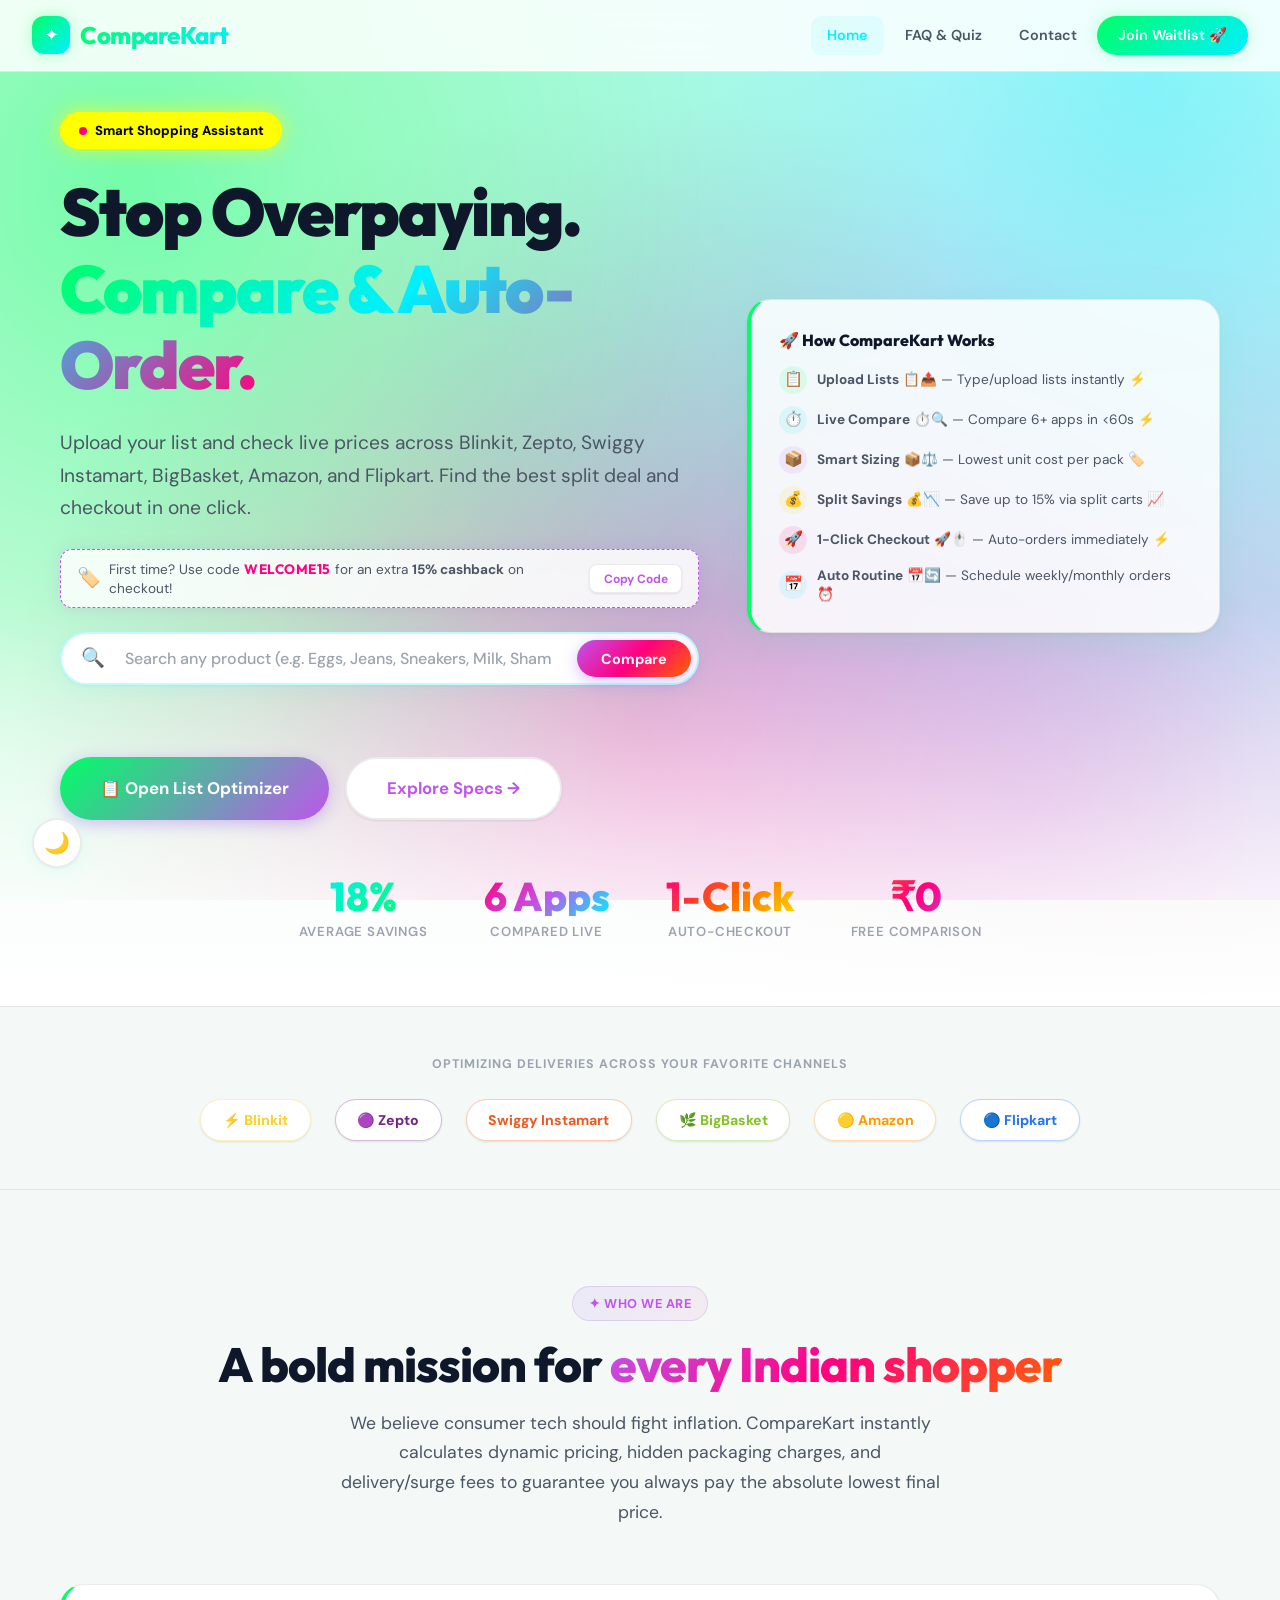
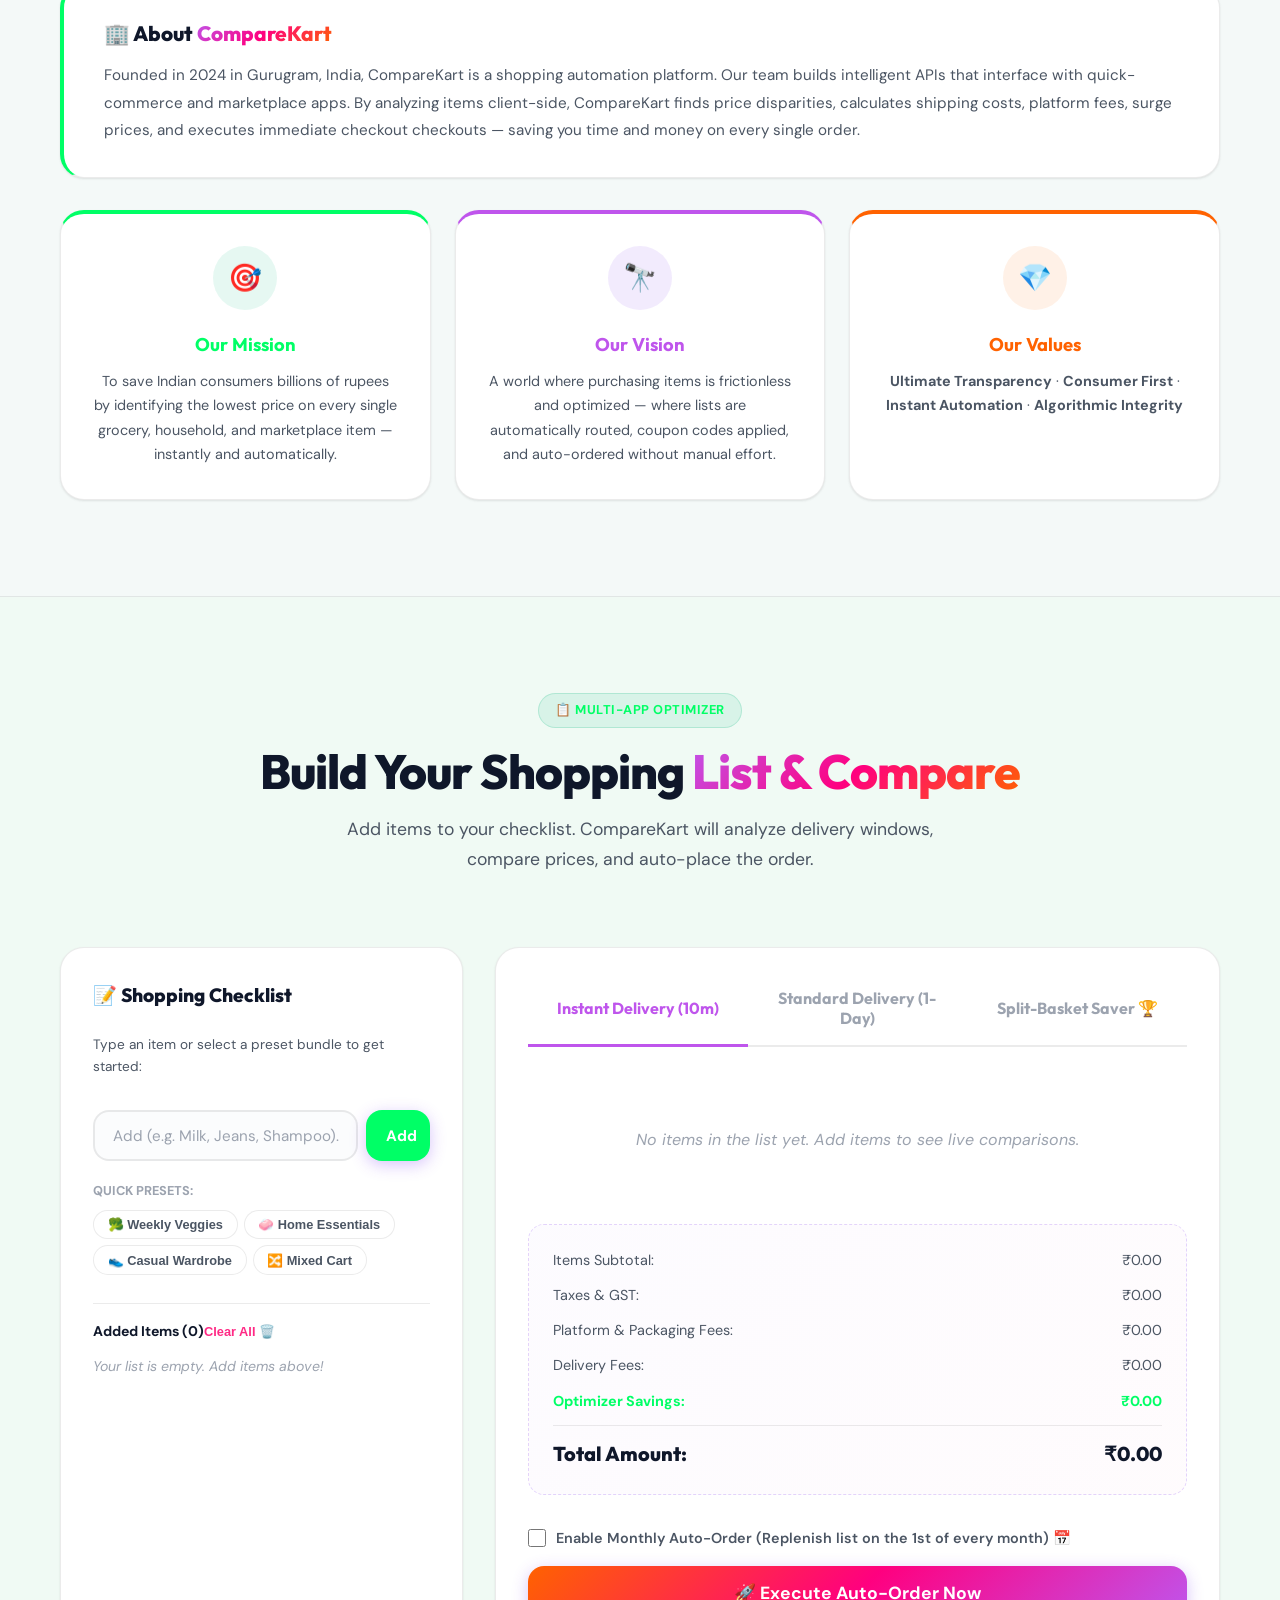
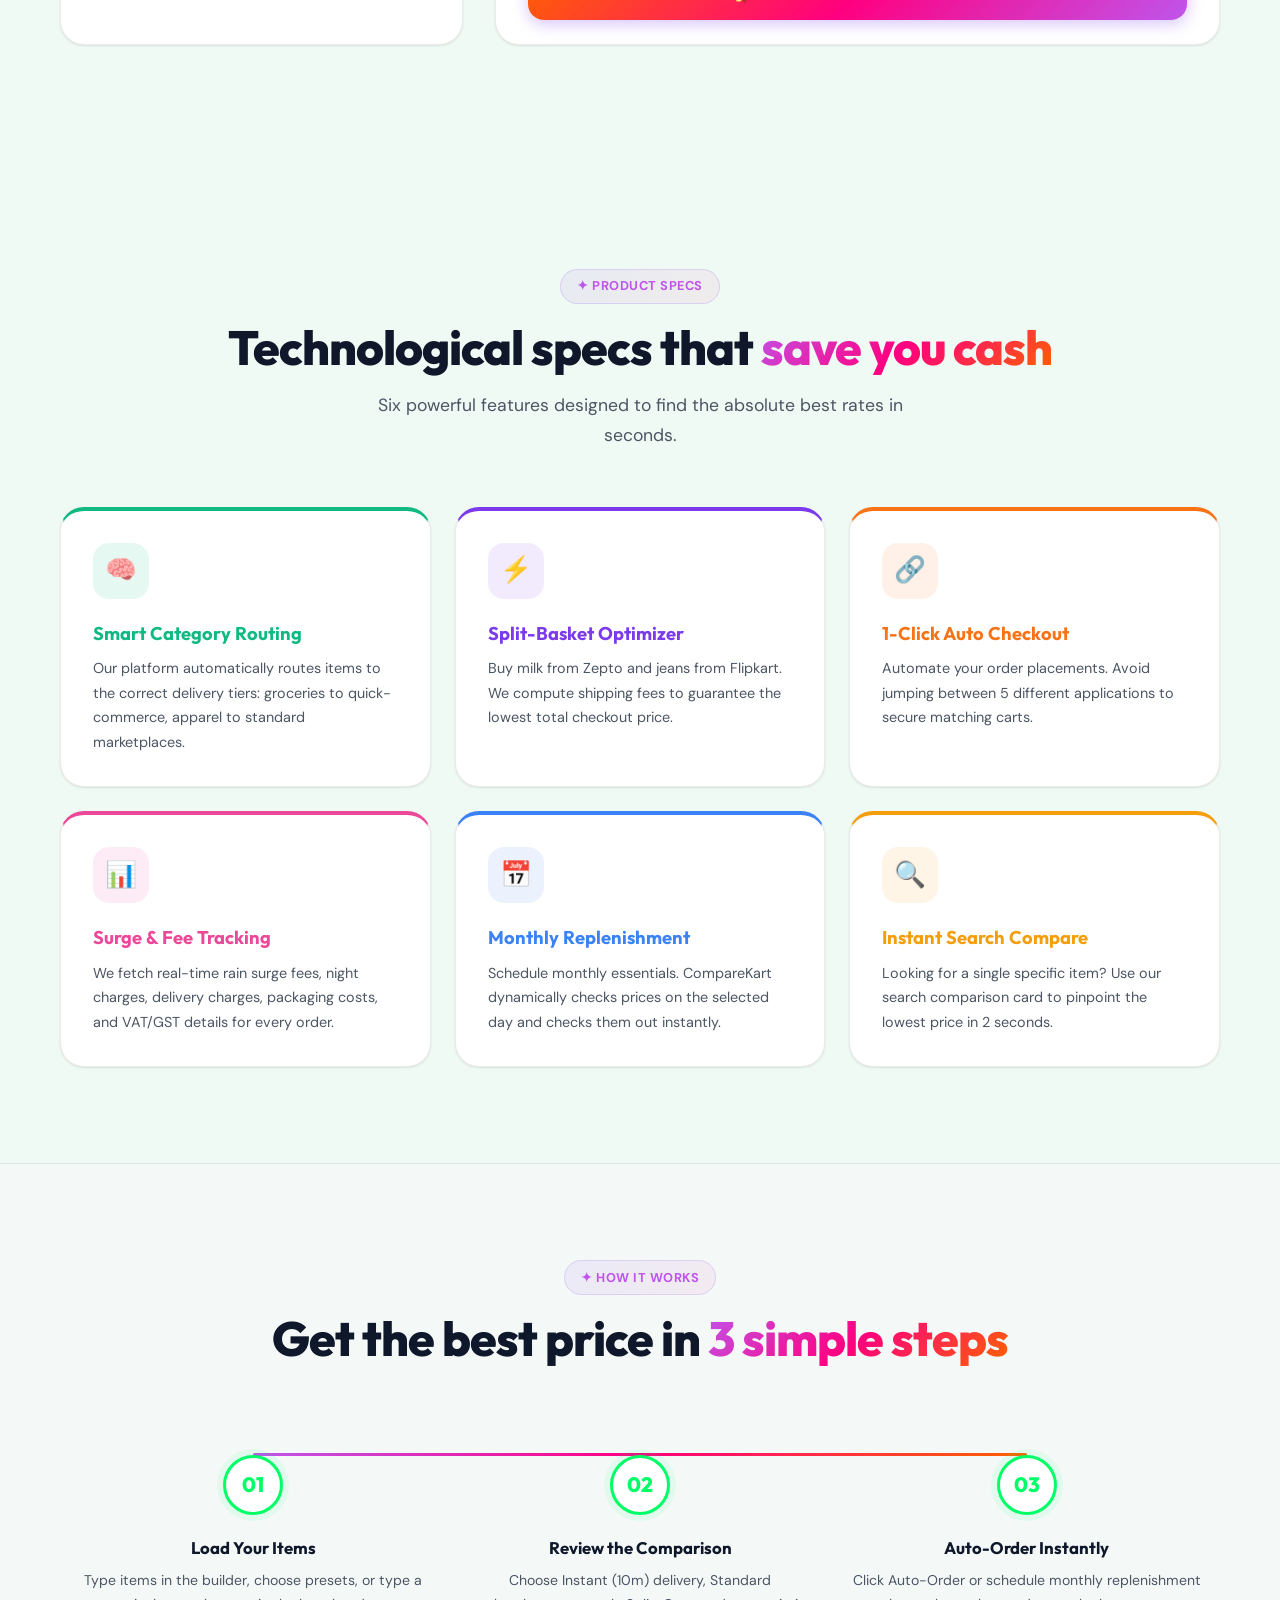
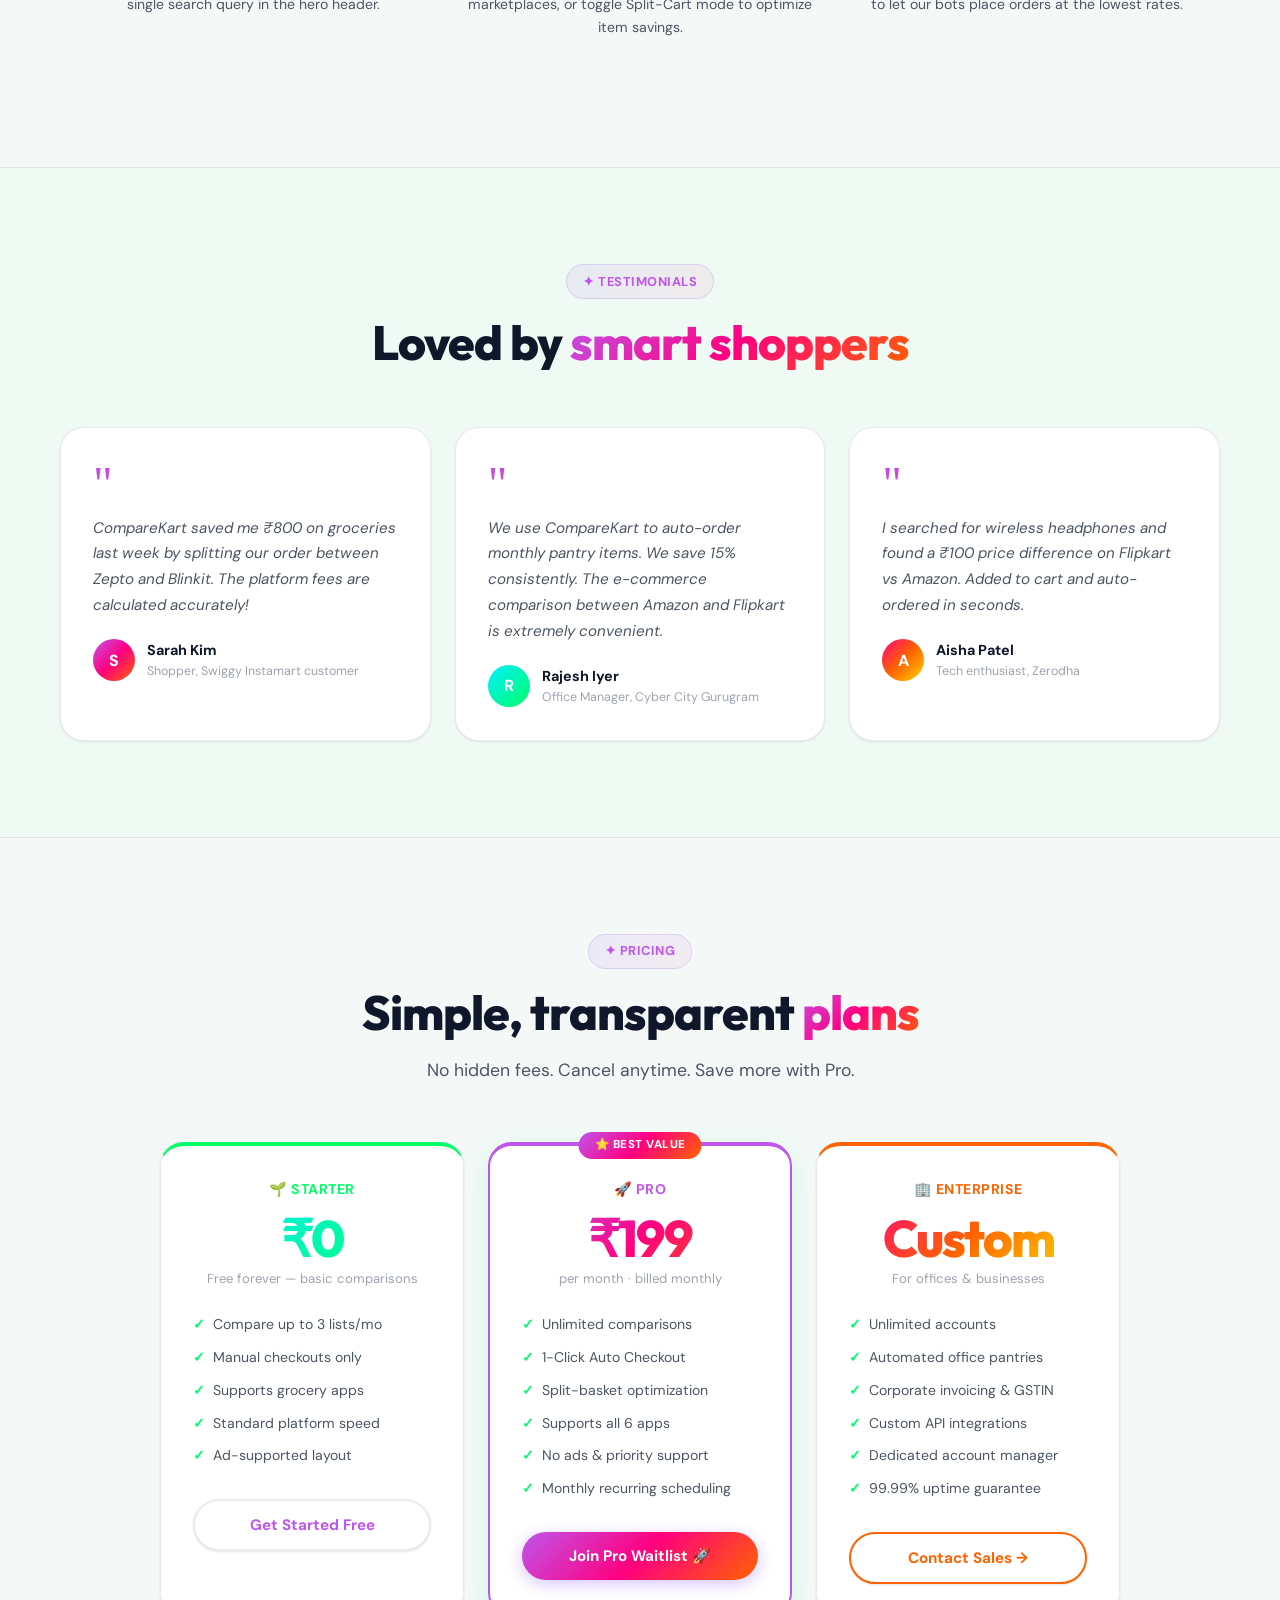
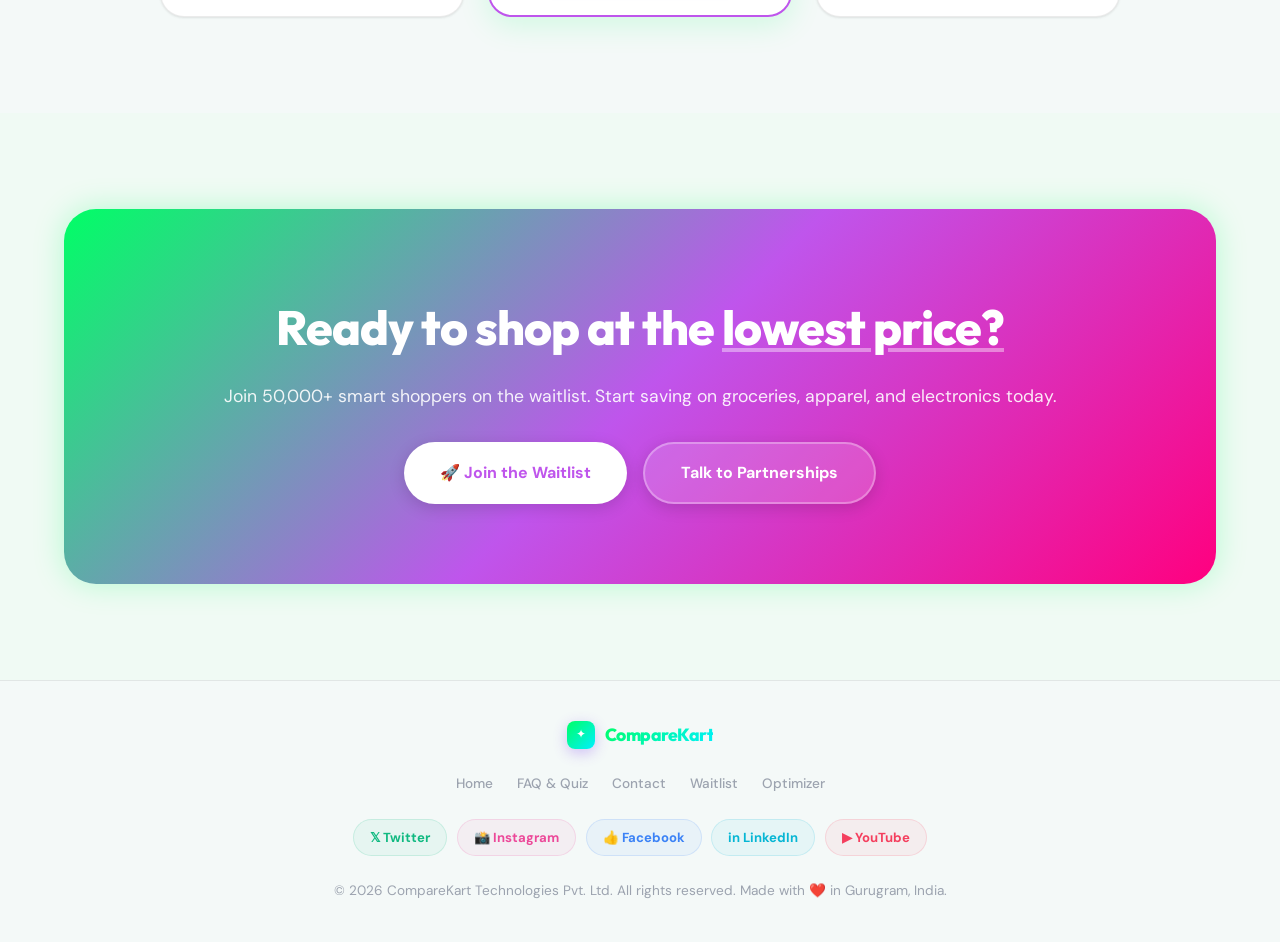
==== index.html @ d41a997f "style: enrich benefits box with multiple emojis and reduce descriptions to maximum brevity" ====
<!DOCTYPE html>
<html lang="en">
<head>
  <meta charset="UTF-8" />
  <meta name="viewport" content="width=device-width, initial-scale=1.0" />
  <title>CompareKart — Smart Price Optimizer & Auto-Orderer</title>
  <meta name="description" content="CompareKart compares prices, taxes, and shipping charges across Blinkit, Zepto, Swiggy Instamart, BigBasket, Amazon, and Flipkart, auto-ordering your items at the best rate." />
  <link rel="preconnect" href="https://fonts.googleapis.com" />
  <link href="https://fonts.googleapis.com/css2?family=Outfit:wght@300;400;500;600;700;800;900&family=DM+Sans:wght@400;500;600;700&display=swap" rel="stylesheet" />
  <link rel="stylesheet" href="styles.css" />
  <style>
    .hero {
      min-height: 100vh;
      display: flex;
      flex-direction: column;
      align-items: center;
      justify-content: center;
      position: relative;
      overflow: hidden;
      text-align: center;
      padding: 7rem 2rem 4rem;
      background: transparent;
    }
    .hero-bg {
      position: absolute;
      inset: 0;
      background: radial-gradient(circle at 12% 20%, rgba(0, 255, 102, 0.12) 0%, transparent 40%),
                  radial-gradient(circle at 88% 80%, rgba(255, 0, 127, 0.08) 0%, transparent 40%),
                  radial-gradient(circle at 50% 55%, rgba(0, 240, 255, 0.06) 0%, transparent 50%);
      opacity: 1;
    }
    .hero-overlay {
      position: absolute;
      inset: 0;
      background: linear-gradient(to bottom, transparent 60%, var(--bg-primary) 100%);
    }
    .hero-grid {
      display: grid;
      grid-template-columns: 1.15fr 0.85fr;
      gap: 3rem;
      max-width: 1160px;
      margin: 0 auto;
      text-align: left;
      align-items: center;
      position: relative;
      z-index: 2;
      width: 100%;
    }

    .hero-left {
      display: flex;
      flex-direction: column;
      align-items: flex-start;
    }

    .hero-benefits-box {
      background: var(--bg-glass);
      backdrop-filter: blur(10px);
      -webkit-backdrop-filter: blur(10px);
      border: 1.5px solid var(--border-color);
      border-left: 4.5px solid var(--green);
      border-radius: var(--radius-lg);
      padding: 1.75rem;
      box-shadow: var(--shadow-lg);
      animation: fadeUp 0.8s 0.2s ease both;
      width: 100%;
    }

    .hero-eyebrow {
      display: inline-flex; align-items: center; gap: 8px;
      padding: 0.45rem 1.1rem;
      background: #ffff00;
      border: 1.5px solid #ffff00;
      border-radius: 100px;
      font-size: 0.82rem; font-weight: 800; color: #000000;
      box-shadow: 0 0 20px rgba(255, 255, 0, 0.7);
      margin-bottom: 1.5rem;
    }
    .live-dot { width: 8px; height: 8px; border-radius: 50%; background: #ff007f; animation: pulseGlowPink 2s ease infinite; }
    @keyframes pulseGlowPink {
      0%, 100% { box-shadow: 0 0 0 0 rgba(255, 0, 127, 0.8); }
      50%       { box-shadow: 0 0 0 8px rgba(255, 0, 127, 0); }
    }

    .hero-title {
      font-family: 'Outfit', sans-serif;
      font-size: clamp(2.8rem, 5.2vw, 4.2rem);
      font-weight: 900; line-height: 1.15; letter-spacing: -2px;
      margin-bottom: 1.5rem;
      animation: fadeUp 0.7s 0.1s ease both;
      color: var(--text-primary);
      text-align: left;
    }
    .hero-title .highlight {
      background: linear-gradient(135deg, #00ff66, #00f0ff, #ff007f);
      -webkit-background-clip: text; -webkit-text-fill-color: transparent; background-clip: text;
    }

    .hero-subtitle {
      font-size: clamp(1.05rem, 2vw, 1.2rem);
      color: var(--text-secondary);
      max-width: 620px; margin: 0 auto 2rem; line-height: 1.7;
      animation: fadeUp 0.7s 0.2s ease both;
    }

    /* Single-item search widget inside Hero */
    .hero-search-container {
      max-width: 580px; margin: 0 auto 3rem;
      animation: fadeUp 0.7s 0.3s ease both;
      position: relative; z-index: 10;
    }
    .hero-search-bar {
      display: flex; gap: 8px; background: #ffffff; padding: 6px;
      border-radius: 100px; border: 2.5px solid rgba(0, 240, 255, 0.25);
      box-shadow: var(--shadow-md); transition: all var(--transition-fast);
      align-items: center;
    }
    .hero-search-bar:focus-within {
      border-color: var(--cyan);
      box-shadow: 0 0 20px rgba(0, 240, 255, 0.45);
    }
    .hero-search-input {
      flex: 1; border: none; outline: none; background: transparent;
      padding: 0.5rem 1rem 0.5rem 0.75rem; font-family: 'DM Sans', sans-serif;
      font-size: 1rem; font-weight: 500; color: var(--text-primary);
    }
    .hero-search-input::placeholder { color: var(--text-muted); }

    .hero-stats {
      margin-top: 3.5rem; display: flex; justify-content: center; gap: 3.5rem;
      flex-wrap: wrap; animation: fadeUp 0.7s 0.4s ease both; position: relative; z-index: 2;
    }
    .hero-stat { text-align: center; }
    .stat-number {
      font-family: 'Outfit', sans-serif; font-size: 2.5rem; font-weight: 800; line-height: 1;
    }
    .stat-label { font-size: 0.82rem; color: var(--text-muted); margin-top: 0.3rem; text-transform: uppercase; letter-spacing: 0.8px; font-weight: 600; }

    /* Floating badges */
    .float-badge {
      position: absolute; z-index: 1;
      padding: 0.6rem 1rem; border-radius: var(--radius-lg);
      background: var(--bg-card); border: 1.5px solid var(--border-color);
      box-shadow: var(--shadow-md); font-size: 0.82rem; font-weight: 600;
      display: flex; align-items: center; gap: 8px; color: var(--text-primary);
      transition: all var(--transition-fast);
    }
    .float-1 { top: 12%; left: 4%; animation: float 6s ease-in-out infinite; }
    .float-2 { top: 35%; right: 4%; animation: float 7s 1s ease-in-out infinite; }
    .float-3 { bottom: 28%; left: 6%; animation: float 5.5s 0.5s ease-in-out infinite; }

    /* Logos */
    .logos-strip {
      padding: 3rem 2rem; text-align: center;
      background: var(--bg-secondary); border-top: 1px solid var(--border-color); border-bottom: 1px solid var(--border-color);
    }
    .logos-label { font-size: 0.78rem; text-transform: uppercase; letter-spacing: 1px; color: var(--text-muted); margin-bottom: 1.5rem; font-weight: 700; }
    .logos-row { display: flex; align-items: center; justify-content: center; gap: 1.5rem; flex-wrap: wrap; }
    .logo-pill {
      padding: 0.55rem 1.35rem; background: #ffffff; border: 1px solid var(--border-color);
      border-radius: 100px; font-size: 0.88rem; font-weight: 800;
      transition: all var(--transition-fast); box-shadow: var(--shadow-sm);
    }
    .logo-pill:hover { transform: translateY(-2px); box-shadow: var(--shadow-md); }

    /* Feature cards */
    .feature-icon {
      width: 56px; height: 56px; border-radius: 16px;
      display: flex; align-items: center; justify-content: center;
      font-size: 1.6rem; margin-bottom: 1.25rem;
    }
    .feature-title { font-family: 'Outfit', sans-serif; font-size: 1.15rem; font-weight: 700; margin-bottom: 0.5rem; }
    .feature-desc { font-size: 0.9rem; color: var(--text-secondary); line-height: 1.7; }

    /* Steps */
    .steps-container { display: flex; gap: 0; position: relative; }
    .steps-container::before {
      content: ''; position: absolute; top: 30px;
      left: calc(33.33% / 2); right: calc(33.33% / 2);
      height: 3px; background: var(--gradient-main); border-radius: 3px; z-index: 0;
    }
    .step { flex: 1; text-align: center; padding: 2rem 1rem; position: relative; z-index: 1; }
    .step-num {
      width: 60px; height: 60px; border-radius: 50%; background: #ffffff;
      border: 3px solid var(--green); display: flex; align-items: center; justify-content: center;
      font-family: 'Outfit', sans-serif; font-size: 1.3rem; font-weight: 800;
      color: var(--green); margin: 0 auto 1.25rem;
      box-shadow: 0 0 0 6px rgba(0,255,102,0.08);
      transition: all var(--transition-smooth);
    }
    .step:hover .step-num { background: var(--gradient-main); color: #fff; border-color: transparent; box-shadow: 0 4px 20px rgba(124,58,237,0.3); }
    .step-title { font-family: 'Outfit', sans-serif; font-size: 1.05rem; font-weight: 700; margin-bottom: 0.5rem; }
    .step-desc { font-size: 0.88rem; color: var(--text-secondary); line-height: 1.65; }

    /* Testimonials */
    .quote-mark { font-size: 3rem; line-height: 1; background: var(--gradient-main); -webkit-background-clip: text; -webkit-text-fill-color: transparent; background-clip: text; font-family: Georgia, serif; margin-bottom: 0.5rem; display: block; }
    .testimonial-text { font-size: 0.95rem; color: var(--text-secondary); line-height: 1.7; font-style: italic; margin-bottom: 1.25rem; }
    .testimonial-author { display: flex; align-items: center; gap: 0.75rem; }
    .author-avatar { width: 42px; height: 42px; border-radius: 50%; display: flex; align-items: center; justify-content: center; font-size: 1rem; font-weight: 800; color: #fff; }
    .author-info .name { font-size: 0.9rem; font-weight: 700; }
    .author-info .role { font-size: 0.78rem; color: var(--text-muted); }

    /* CTA */
    .cta-section {
      margin: 0 2rem; border-radius: var(--radius-xl);
      background: var(--gradient-main); padding: 5rem 3rem;
      text-align: center; position: relative; overflow: hidden;
    }
    .cta-section * { color: #fff; }
    .cta-title { font-family: 'Outfit', sans-serif; font-size: clamp(2rem, 4vw, 3rem); font-weight: 800; letter-spacing: -1px; margin-bottom: 1rem; }
    .cta-sub { font-size: 1.1rem; opacity: 0.9; margin-bottom: 2rem; }
    .cta-actions { display: flex; gap: 1rem; justify-content: center; flex-wrap: wrap; }
    .cta-btn-white { background: #fff; color: var(--purple) !important; border-radius: var(--radius-pill); padding: 1rem 2.25rem; font-weight: 700; font-size: 1rem; border: none; cursor: pointer; text-decoration: none; display: inline-flex; align-items: center; gap: 8px; box-shadow: 0 4px 16px rgba(0,0,0,0.15); transition: transform var(--transition-bounce); font-family: 'DM Sans', sans-serif; }
    .cta-btn-white:hover { transform: translateY(-3px) scale(1.02); }

    /* Pricing */
    .pricing-card { text-align: center; position: relative; }
    .pricing-card.popular { border: 2px solid var(--purple); box-shadow: var(--shadow-color); }
    .popular-badge { position: absolute; top: -14px; left: 50%; transform: translateX(-50%); padding: 0.25rem 1rem; background: var(--gradient-main); border-radius: 100px; font-size: 0.72rem; font-weight: 800; color: #fff; letter-spacing: 0.5px; text-transform: uppercase; white-space: nowrap; }
    .pricing-name { font-weight: 700; font-size: 0.88rem; color: var(--text-muted); text-transform: uppercase; letter-spacing: 0.5px; margin-bottom: 0.75rem; }
    .pricing-price { font-family: 'Outfit', sans-serif; font-size: 3.2rem; font-weight: 800; letter-spacing: -2px; line-height: 1; margin-bottom: 0.25rem; }
    .pricing-period { font-size: 0.82rem; color: var(--text-muted); margin-bottom: 1.5rem; }
    .pricing-features { list-style: none; text-align: left; margin-bottom: 2rem; display: flex; flex-direction: column; gap: 0.65rem; }
    .pricing-features li { font-size: 0.88rem; color: var(--text-secondary); display: flex; gap: 0.5rem; align-items: flex-start; }
    .pricing-features li::before { content: '✓'; color: var(--green); font-weight: 800; flex-shrink: 0; }

    /* Mission cards */
    .mission-icon {
      width: 64px; height: 64px; border-radius: 50%; display: flex;
      align-items: center; justify-content: center; font-size: 1.7rem;
      margin: 0 auto 1.25rem;
    }

    @media (max-width: 1350px) {
      .float-badge { display: none; }
    }

    @media (max-width: 960px) {
      .hero-grid {
        grid-template-columns: 1fr;
        gap: 2.5rem;
        text-align: center;
        padding-top: 0;
      }
      .hero-left {
        align-items: center;
      }
      .hero-title, .hero-subtitle {
        text-align: center;
        margin-left: auto;
        margin-right: auto;
      }
      .hero-eyebrow {
        margin-left: auto;
        margin-right: auto;
      }
    }

    @media (max-width: 640px) {
      .steps-container { flex-direction: column; }
      .steps-container::before { display: none; }
    }
    .benefits-grid {
      display: grid;
      grid-template-columns: 1fr;
      gap: 0.75rem;
    }
    @media (min-width: 600px) and (max-width: 960px) {
      .benefits-grid {
        grid-template-columns: repeat(2, 1fr);
        gap: 0.75rem 1.5rem;
      }
    }
  </style>
</head>
<body>
<script>
  if (localStorage.getItem('theme') === 'dark') {
    document.body.classList.add('dark-mode');
  }
</script>

<!-- NAVBAR -->
<nav class="navbar" id="navbar">
  <a href="index.html" class="nav-logo">
    <div class="nav-logo-icon" style="background:linear-gradient(135deg, #00ff66, #00f0ff);box-shadow:0 0 15px rgba(0,255,102,0.3)">✦</div>
    <span class="nav-logo-text" style="background:linear-gradient(135deg, #00ff66, #00f0ff);-webkit-background-clip:text;background-clip:text;">CompareKart</span>
  </a>
  <ul class="nav-links" id="navLinks">
    <li><a href="index.html" class="active">Home</a></li>
    <li><a href="faq-quiz.html">FAQ & Quiz</a></li>
    <li><a href="contact.html">Contact</a></li>
    <li><a href="waitlist.html" class="nav-cta" style="background:linear-gradient(135deg, #00ff66, #00f0ff) !important;box-shadow:0 0 15px rgba(0,255,102,0.25);">Join Waitlist 🚀</a></li>
  </ul>
  <div class="hamburger" onclick="document.getElementById('navLinks').classList.toggle('open')" aria-label="Toggle navigation">
    <span></span><span></span><span></span>
  </div>
</nav>

<!-- HERO -->
<section class="hero">
  <div class="hero-bg"></div>
  <div class="hero-overlay"></div>

  <div class="float-badge float-1" aria-hidden="true" style="border-color:rgba(117,37,134,0.3)">🟣 Zepto: ₹140 <span style="color:var(--text-muted);font-weight:400">vs</span> Blinkit: ₹160</div>
  <div class="float-badge float-2" aria-hidden="true" style="border-color:rgba(40,116,240,0.3)">🔵 Flipkart: ₹1,999 <span style="color:var(--text-muted);font-weight:400">vs</span> Amazon: ₹2,099</div>
  <div class="float-badge float-3" aria-hidden="true" style="border-color:rgba(16,185,129,0.3)">🌱 Saved ₹534 on this list</div>

  <!-- Hero Grid Wrapper -->
  <div class="hero-grid">
    <!-- Left Column: Title, Subtitle, Search Widget -->
    <div class="hero-left">
      <div class="hero-eyebrow" style="margin-bottom:1.5rem;"><span class="live-dot"></span> Smart Shopping Assistant</div>
      <h1 class="hero-title">
        Stop Overpaying.<br/><span class="highlight">Compare & Auto-Order.</span>
      </h1>
      <p class="hero-subtitle" style="margin: 0 0 1.5rem 0;">
        Upload your list and check live prices across Blinkit, Zepto, Swiggy Instamart, BigBasket, Amazon, and Flipkart. Find the best split deal and checkout in one click.
      </p>

      <!-- Coupon Badge for First-Time Users -->
      <div class="promo-coupon-badge" style="display:flex; align-items:center; justify-content:space-between; gap:12px; flex-wrap:wrap; background:var(--bg-glass); backdrop-filter:blur(8px); -webkit-backdrop-filter:blur(8px); border:1.5px dashed var(--purple); border-radius:12px; padding:0.6rem 1rem; margin-bottom:1.5rem; width:100%; box-shadow:0 0 15px rgba(191,85,236,0.15); animation:fadeUp 0.8s 0.25s ease both;">
        <div style="display:flex; align-items:center; gap:8px; flex:1; min-width:200px;">
          <span style="font-size:1.2rem; flex-shrink:0;">🏷️</span>
          <span style="font-size:0.85rem; color:var(--text-secondary); line-height:1.4; text-align:left;">
            First time? Use code <strong style="color:var(--pink); font-family:'Outfit',sans-serif; letter-spacing:0.5px;">WELCOME15</strong> for an extra <strong>15% cashback</strong> on checkout!
          </span>
        </div>
        <button onclick="copyCouponCode('WELCOME15', this)" class="btn btn-secondary" style="padding:0.35rem 0.85rem; font-size:0.75rem; border-radius:8px; border:1px solid var(--border-color); white-space:nowrap; background:#fff; font-weight:700; transition:all 0.2s ease; cursor:pointer; font-family:'DM Sans', sans-serif;">Copy Code</button>
      </div>

      <!-- Interactive Search Widget -->
      <div class="hero-search-container" style="margin-left:0;max-width:100%;width:100%;">
        <div class="hero-search-bar">
          <span style="font-size:1.2rem;margin-left:0.8rem;">🔍</span>
          <input type="text" id="quickSearchInput" class="hero-search-input" placeholder="Search any product (e.g. Eggs, Jeans, Sneakers, Milk, Shampoo)..." />
          <button class="btn btn-primary" onclick="triggerQuickSearch()" style="padding: 0.6rem 1.5rem;font-size:0.9rem;border-radius:100px;">Compare</button>
        </div>

        <!-- Quick Search Results Box -->
        <div id="quickSearchResults" class="search-widget-results" style="display:none;text-align:left;">
          <div class="search-widget-header">
            <span id="searchResultTitle">Matched Item</span>
            <span class="brand-pill" id="searchResultCategory" style="font-size:0.7rem;">Grocery</span>
          </div>
          <div style="padding:1rem;background:var(--bg-card);display:flex;flex-direction:column;gap:0.75rem;" id="searchResultPrices">
            <!-- Dynamically filled -->
          </div>
          <div style="padding:0.75rem 1rem;background:var(--bg-secondary);border-top:1.5px solid var(--border-color);display:flex;justify-content:space-between;align-items:center;">
            <span style="font-size:0.82rem;font-weight:700;color:var(--text-secondary);" id="searchResultSavings">Savings: --</span>
            <button class="btn btn-secondary" id="addToCartBtn" style="padding:0.35rem 0.85rem;font-size:0.8rem;border-radius:100px;">➕ Add to Checklist</button>
          </div>
        </div>
      </div>

      <!-- Hero Actions -->
      <div class="hero-actions" style="display:flex; gap:1rem; flex-wrap:wrap; margin-top:1.5rem; z-index: 2;">
        <a href="#optimizer" class="btn btn-primary btn-lg" style="background:linear-gradient(135deg, #00ff66, #bf55ec)">📋 Open List Optimizer</a>
        <a href="#features" class="btn btn-secondary btn-lg">Explore Specs →</a>
      </div>
    </div>

    <!-- Right Column: Benefits Box -->
    <div class="hero-benefits-box">
      <h3 style="font-family:'Outfit',sans-serif;font-size:1rem;font-weight:800;margin-bottom:0.75rem;color:var(--text-primary);display:flex;align-items:center;gap:6px;">🚀 How CompareKart Works</h3>
      <div class="benefits-grid">
        <div style="font-size:0.85rem;color:var(--text-secondary);display:flex;align-items:center;gap:10px;line-height:1.4;">
          <span style="background:rgba(0,255,102,0.1); color:var(--green); border-radius:50%; width:28px; height:28px; display:inline-flex; align-items:center; justify-content:center; font-size:0.95rem; flex-shrink:0;">📋</span>
          <span><strong>Upload Lists</strong> 📋📤 — Type/upload lists instantly ⚡</span>
        </div>
        <div style="font-size:0.85rem;color:var(--text-secondary);display:flex;align-items:center;gap:10px;line-height:1.4;">
          <span style="background:rgba(0,240,255,0.1); color:var(--cyan); border-radius:50%; width:28px; height:28px; display:inline-flex; align-items:center; justify-content:center; font-size:0.95rem; flex-shrink:0;">⏱️</span>
          <span><strong>Live Compare</strong> ⏱️🔍 — Compare 6+ apps in &lt;60s ⚡</span>
        </div>
        <div style="font-size:0.85rem;color:var(--text-secondary);display:flex;align-items:center;gap:10px;line-height:1.4;">
          <span style="background:rgba(191,85,236,0.1); color:var(--purple); border-radius:50%; width:28px; height:28px; display:inline-flex; align-items:center; justify-content:center; font-size:0.95rem; flex-shrink:0;">📦</span>
          <span><strong>Smart Sizing</strong> 📦⚖️ — Lowest unit cost per pack 🏷️</span>
        </div>
        <div style="font-size:0.85rem;color:var(--text-secondary);display:flex;align-items:center;gap:10px;line-height:1.4;">
          <span style="background:rgba(255,215,0,0.1); color:var(--amber); border-radius:50%; width:28px; height:28px; display:inline-flex; align-items:center; justify-content:center; font-size:0.95rem; flex-shrink:0;">💰</span>
          <span><strong>Split Savings</strong> 💰📉 — Save up to 15% via split carts 📈</span>
        </div>
        <div style="font-size:0.85rem;color:var(--text-secondary);display:flex;align-items:center;gap:10px;line-height:1.4;">
          <span style="background:rgba(255,0,127,0.1); color:var(--pink); border-radius:50%; width:28px; height:28px; display:inline-flex; align-items:center; justify-content:center; font-size:0.95rem; flex-shrink:0;">🚀</span>
          <span><strong>1-Click Checkout</strong> 🚀🖱️ — Auto-orders immediately ⚡</span>
        </div>
        <div style="font-size:0.85rem;color:var(--text-secondary);display:flex;align-items:center;gap:10px;line-height:1.4;">
          <span style="background:rgba(0,240,255,0.1); color:var(--cyan); border-radius:50%; width:28px; height:28px; display:inline-flex; align-items:center; justify-content:center; font-size:0.95rem; flex-shrink:0;">📅</span>
          <span><strong>Auto Routine</strong> 📅🔄 — Schedule weekly/monthly orders ⏰</span>
        </div>
      </div>
    </div>
  </div>

  <div class="hero-stats">
    <div class="hero-stat"><div class="stat-number" style="background:var(--gradient-cool);-webkit-background-clip:text;-webkit-text-fill-color:transparent;background-clip:text;">18%</div><div class="stat-label">Average Savings</div></div>
    <div class="hero-stat"><div class="stat-number" style="background:var(--gradient-fun);-webkit-background-clip:text;-webkit-text-fill-color:transparent;background-clip:text;">6 Apps</div><div class="stat-label">Compared Live</div></div>
    <div class="hero-stat"><div class="stat-number" style="background:var(--gradient-warm);-webkit-background-clip:text;-webkit-text-fill-color:transparent;background-clip:text;">1-Click</div><div class="stat-label">Auto-Checkout</div></div>
    <div class="hero-stat"><div class="stat-number" style="background:var(--gradient-sunset);-webkit-background-clip:text;-webkit-text-fill-color:transparent;background-clip:text;">₹0</div><div class="stat-label">Free Comparison</div></div>
  </div>
</section>

<!-- LOGOS STRIP -->
<div class="logos-strip">
  <p class="logos-label">Optimizing deliveries across your favorite channels</p>
  <div class="logos-row">
    <span class="logo-pill" style="border-color:rgba(251,209,36,0.3);color:#FBD124;">⚡ Blinkit</span>
    <span class="logo-pill" style="border-color:rgba(117,37,134,0.3);color:#752586;">🟣 Zepto</span>
    <span class="logo-pill" style="border-color:rgba(236,90,36,0.3);color:#EC5A24;"> Swiggy Instamart</span>
    <span class="logo-pill" style="border-color:rgba(132,194,37,0.3);color:#84C225;">🌿 BigBasket</span>
    <span class="logo-pill" style="border-color:rgba(255,153,0,0.3);color:#FF9900;">🟡 Amazon</span>
    <span class="logo-pill" style="border-color:rgba(40,116,240,0.3);color:#2874F0;">🔵 Flipkart</span>
  </div>
</div>

<!-- ABOUT / MISSION / VISION -->
<section class="section" id="about" style="background:var(--bg-secondary);border-bottom:1px solid var(--border-color);">
  <div class="container">
    <div style="text-align:center;margin-bottom:3.5rem;">
      <div class="section-badge">✦ Who We Are</div>
      <h2 class="section-title">A bold mission for <span class="gradient-text">every Indian shopper</span></h2>
      <p class="section-subtitle" style="margin:0 auto;">We believe consumer tech should fight inflation. CompareKart instantly calculates dynamic pricing, hidden packaging charges, and delivery/surge fees to guarantee you always pay the absolute lowest final price.</p>
    </div>

    <div class="card" style="border-left:4px solid var(--green);margin-bottom:2rem;padding:2rem 2.5rem;">
      <h3 style="font-family:'Outfit',sans-serif;font-size:1.3rem;font-weight:800;margin-bottom:0.75rem;">🏢 About <span class="gradient-text">CompareKart</span></h3>
      <p style="color:var(--text-secondary);line-height:1.8;font-size:0.95rem;">Founded in 2024 in Gurugram, India, CompareKart is a shopping automation platform. Our team builds intelligent APIs that interface with quick-commerce and marketplace apps. By analyzing items client-side, CompareKart finds price disparities, calculates shipping costs, platform fees, surge prices, and executes immediate checkout checkouts — saving you time and money on every single order.</p>
    </div>

    <div class="grid-3">
      <div class="card" style="text-align:center;border-top:4px solid var(--green);">
        <div class="mission-icon" style="background:rgba(16,185,129,0.1);color:var(--green)">🎯</div>
        <h3 style="font-family:'Outfit',sans-serif;font-size:1.15rem;font-weight:700;margin-bottom:0.6rem;color:var(--green)">Our Mission</h3>
        <p style="color:var(--text-secondary);font-size:0.9rem;line-height:1.7;">To save Indian consumers billions of rupees by identifying the lowest price on every single grocery, household, and marketplace item — instantly and automatically.</p>
      </div>
      <div class="card" style="text-align:center;border-top:4px solid var(--purple);">
        <div class="mission-icon" style="background:rgba(124,58,237,0.1);color:var(--purple)">🔭</div>
        <h3 style="font-family:'Outfit',sans-serif;font-size:1.15rem;font-weight:700;margin-bottom:0.6rem;color:var(--purple)">Our Vision</h3>
        <p style="color:var(--text-secondary);font-size:0.9rem;line-height:1.7;">A world where purchasing items is frictionless and optimized — where lists are automatically routed, coupon codes applied, and auto-ordered without manual effort.</p>
      </div>
      <div class="card" style="text-align:center;border-top:4px solid var(--orange);">
        <div class="mission-icon" style="background:rgba(249,115,22,0.1);color:var(--orange)">💎</div>
        <h3 style="font-family:'Outfit',sans-serif;font-size:1.15rem;font-weight:700;margin-bottom:0.6rem;color:var(--orange)">Our Values</h3>
        <p style="color:var(--text-secondary);font-size:0.9rem;line-height:1.7;"><strong>Ultimate Transparency</strong> · <strong>Consumer First</strong> · <strong>Instant Automation</strong> · <strong>Algorithmic Integrity</strong></p>
      </div>
    </div>
  </div>
</section>

<!-- THE CORE COMPARISON DASHBOARD -->
<section class="section" id="optimizer">
  <div class="container">
    <div style="text-align:center;margin-bottom:2.5rem;">
      <div class="section-badge" style="background:rgba(16,185,129,0.1);color:var(--green);border-color:rgba(16,185,129,0.2)">📋 Multi-App Optimizer</div>
      <h2 class="section-title">Build Your Shopping <span class="gradient-text">List & Compare</span></h2>
      <p class="section-subtitle" style="margin:0 auto;">Add items to your checklist. CompareKart will analyze delivery windows, compare prices, and auto-place the order.</p>
    </div>

    <div class="optimizer-container">
      
      <!-- Left side: List builder -->
      <div class="card list-builder">
        <h3 style="font-family:'Outfit',sans-serif;font-size:1.2rem;font-weight:800;margin-bottom:0.25rem;">📝 Shopping Checklist</h3>
        <p style="color:var(--text-secondary);font-size:0.85rem;margin-bottom:0.75rem;">Type an item or select a preset bundle to get started:</p>
        
        <div style="display:flex;gap:8px;">
          <input type="text" id="itemInput" class="form-control" placeholder="Add (e.g. Milk, Jeans, Shampoo)..." onkeypress="handleItemKeyPress(event)" />
          <button class="btn btn-primary" onclick="addItemFromInput()" style="padding:0.75rem 1.25rem;border-radius:var(--radius-md);background:var(--green)">Add</button>
        </div>

        <div>
          <div style="font-size:0.8rem;font-weight:700;color:var(--text-muted);margin-bottom:0.5rem;text-transform:uppercase;">Quick presets:</div>
          <div style="display:flex;flex-wrap:wrap;gap:6px;">
            <button class="preset-btn" onclick="loadPreset('grocery')">🥦 Weekly Veggies</button>
            <button class="preset-btn" onclick="loadPreset('essentials')">🧼 Home Essentials</button>
            <button class="preset-btn" onclick="loadPreset('wardrobe')">👟 Casual Wardrobe</button>
            <button class="preset-btn" onclick="loadPreset('mixed')">🔀 Mixed Cart</button>
          </div>
        </div>

        <div style="border-top:1.5px solid var(--border-color);padding-top:1rem;margin-top:0.5rem;">
          <div style="display:flex;justify-content:between;align-items:center;margin-bottom:0.75rem;">
            <span style="font-size:0.88rem;font-weight:700;color:var(--text-primary);">Added Items (<span id="cartCount">0</span>)</span>
            <button onclick="clearCart()" style="font-size:0.8rem;background:none;border:none;color:var(--rose);cursor:pointer;font-weight:700;">Clear All 🗑️</button>
          </div>
          <div class="item-tag-list" id="itemTagList">
            <!-- Filled dynamically -->
            <p id="emptyCartMessage" style="font-size:0.88rem;color:var(--text-muted);font-style:italic;">Your list is empty. Add items above!</p>
          </div>
        </div>
      </div>

      <!-- Right side: Comparison breakdown -->
      <div class="card optimizer-results" style="padding:1.5rem 2rem;">
        <div class="opt-tab-bar">
          <button class="opt-tab active" id="tabInstant" onclick="switchOptTab('instant')">Instant Delivery (10m)</button>
          <button class="opt-tab" id="tabStandard" onclick="switchOptTab('standard')">Standard Delivery (1-Day)</button>
          <button class="opt-tab" id="tabSplit" onclick="switchOptTab('split')">Split-Basket Saver 🏆</button>
        </div>

        <!-- Warning block for general items in instant tab -->
        <div id="optimizerWarning" style="display:none;background:rgba(249,115,22,0.06);border:1.5px dashed rgba(249,115,22,0.3);padding:0.75rem 1rem;border-radius:var(--radius-md);font-size:0.82rem;color:var(--orange);font-weight:600;">
          ⚠ Apparel & General merchandise items are excluded from Instant (10m) delivery comparison.
        </div>

        <!-- Breakdown table -->
        <div style="overflow-x:auto;">
          <div id="comparisonGrid" style="min-width:480px;">
            <!-- Render headers and items dynamically -->
          </div>
        </div>

        <!-- Totals summary -->
        <div class="summary-panel" id="summaryPanel">
          <div class="summary-row"><span>Items Subtotal:</span><span id="summarySubtotal">₹0.00</span></div>
          <div class="summary-row"><span>Taxes & GST:</span><span id="summaryTax">₹0.00</span></div>
          <div class="summary-row"><span>Platform & Packaging Fees:</span><span id="summaryHandling">₹0.00</span></div>
          <div class="summary-row"><span>Delivery Fees:</span><span id="summaryDelivery">₹0.00</span></div>
          <div class="summary-row" style="color:var(--green);font-weight:700;" id="savingsRow"><span>Optimizer Savings:</span><span id="summarySavings">₹0.00</span></div>
          <div class="summary-row total"><span>Total Amount:</span><span id="summaryTotal">₹0.00</span></div>
        </div>

        <!-- Order actions -->
        <div style="display:flex;flex-direction:column;gap:1rem;margin-top:0.5rem;">
          <!-- Monthly scheduler check -->
          <label style="display:flex;align-items:center;gap:10px;cursor:pointer;font-size:0.9rem;font-weight:600;color:var(--text-secondary);">
            <input type="checkbox" id="monthlyScheduleCheck" style="width:18px;height:18px;accent-color:var(--green);" onchange="toggleMonthlyScheduler()" />
            <span>Enable Monthly Auto-Order (Replenish list on the 1st of every month) 📅</span>
          </label>
          <div id="monthlySettings" style="display:none;background:var(--bg-secondary);padding:1rem;border-radius:var(--radius-md);border:1.5px dashed var(--border-color);animation:fadeUp 0.3s ease;">
            <label style="font-size:0.82rem;font-weight:700;color:var(--text-muted);display:block;margin-bottom:0.4rem;">SELECT REPLENISHMENT DATE:</label>
            <input type="date" id="scheduleDateInput" class="form-control" style="max-width:220px;padding:0.5rem;" />
            <span style="font-size:0.75rem;color:var(--text-muted);display:block;margin-top:0.4rem;">CompareKart will automatically place this split-optimized order on the selected date.</span>
          </div>

          <button class="btn btn-primary" onclick="initiateAutoOrder()" style="background:var(--gradient-sunset);padding:1rem 2rem;font-size:1.1rem;justify-content:center;border-radius:var(--radius-md);">
            🚀 Execute Auto-Order Now
          </button>
        </div>
      </div>
    </div>
  </div>
</section>

<!-- DYNAMIC AUTO-ORDER ANIMATION MODAL -->
<div class="modal-overlay" id="autoOrderModal">
  <div class="modal-card">
    <div style="text-align:center;">
      <h3 style="font-family:'Outfit',sans-serif;font-size:1.5rem;font-weight:800;margin-bottom:0.5rem;">⚡ Automated Purchase</h3>
      <p style="color:var(--text-secondary);font-size:0.9rem;" id="modalSubtitle">Connecting to seller checkout APIs...</p>
    </div>

    <!-- Progress bar -->
    <div style="margin-top:1.5rem;">
      <div class="modal-progress">
        <div class="modal-progress-bar" id="modalProgressBar"></div>
      </div>
      <div style="display:flex;justify-content:space-between;font-size:0.78rem;font-weight:700;color:var(--text-muted);">
        <span>INITIATED</span>
        <span id="progressPercent">0%</span>
      </div>
    </div>

    <!-- Steps status -->
    <div class="modal-steps">
      <div class="modal-step" id="step1">
        <div class="step-indicator">1</div>
        <span>Establish secure API handshakes...</span>
      </div>
      <div class="modal-step" id="step2">
        <div class="step-indicator">2</div>
        <span id="step2Text">Populate items in cart...</span>
      </div>
      <div class="modal-step" id="step3">
        <div class="step-indicator">3</div>
        <span>Scan & apply maximum coupon codes...</span>
      </div>
      <div class="modal-step" id="step4">
        <div class="step-indicator">4</div>
        <span>Resolve platform handling fees & taxes...</span>
      </div>
      <div class="modal-step" id="step5">
        <div class="step-indicator">5</div>
        <span>Place optimized orders...</span>
      </div>
    </div>

    <!-- Final Success state (shows when progress = 100%) -->
    <div id="modalSuccessState" style="display:none;text-align:center;animation:fadeUp 0.4s ease;border-top:1.5px solid var(--border-light);padding-top:1.5rem;margin-top:1rem;">
      <div style="font-size:3rem;margin-bottom:0.75rem;">🎉</div>
      <h4 style="font-family:'Outfit',sans-serif;font-size:1.25rem;font-weight:800;color:var(--green);margin-bottom:0.4rem;">Orders Placed Successfully!</h4>
      <p style="font-size:0.88rem;color:var(--text-secondary);line-height:1.6;margin-bottom:1.25rem;" id="modalSuccessDesc">
        Your orders have been successfully checked out. Detailed invoices and tracking details have been sent to your email.
      </p>
      <button class="btn btn-secondary" onclick="closeOrderModal()" style="border-radius:100px;padding:0.5rem 1.5rem;">Close Window</button>
    </div>
  </div>
</div>

<!-- FEATURES -->
<section class="section" id="features">
  <div class="container">
    <div style="text-align:center;margin-bottom:3.5rem;">
      <div class="section-badge">✦ Product Specs</div>
      <h2 class="section-title">Technological specs that <span class="gradient-text">save you cash</span></h2>
      <p class="section-subtitle" style="margin:0 auto;">Six powerful features designed to find the absolute best rates in seconds.</p>
    </div>
    <div class="grid-3">
      <div class="card" style="border-top:4px solid #10b981;">
        <div class="feature-icon" style="background:rgba(16,185,129,0.1);color:#10b981;">🧠</div>
        <h3 class="feature-title" style="color:#10b981;">Smart Category Routing</h3>
        <p class="feature-desc">Our platform automatically routes items to the correct delivery tiers: groceries to quick-commerce, apparel to standard marketplaces.</p>
      </div>
      <div class="card" style="border-top:4px solid #7c3aed;">
        <div class="feature-icon" style="background:rgba(124,58,237,0.1);color:#7c3aed;">⚡</div>
        <h3 class="feature-title" style="color:#7c3aed;">Split-Basket Optimizer</h3>
        <p class="feature-desc">Buy milk from Zepto and jeans from Flipkart. We compute shipping fees to guarantee the lowest total checkout price.</p>
      </div>
      <div class="card" style="border-top:4px solid #f97316;">
        <div class="feature-icon" style="background:rgba(249,115,22,0.1);color:#f97316;">🔗</div>
        <h3 class="feature-title" style="color:#f97316;">1-Click Auto Checkout</h3>
        <p class="feature-desc">Automate your order placements. Avoid jumping between 5 different applications to secure matching carts.</p>
      </div>
      <div class="card" style="border-top:4px solid #ec4899;">
        <div class="feature-icon" style="background:rgba(236,72,153,0.1);color:#ec4899;">📊</div>
        <h3 class="feature-title" style="color:#ec4899;">Surge & Fee Tracking</h3>
        <p class="feature-desc">We fetch real-time rain surge fees, night charges, delivery charges, packaging costs, and VAT/GST details for every order.</p>
      </div>
      <div class="card" style="border-top:4px solid #3b82f6;">
        <div class="feature-icon" style="background:rgba(59,130,246,0.1);color:#3b82f6;">📅</div>
        <h3 class="feature-title" style="color:#3b82f6;">Monthly Replenishment</h3>
        <p class="feature-desc">Schedule monthly essentials. CompareKart dynamically checks prices on the selected day and checks them out instantly.</p>
      </div>
      <div class="card" style="border-top:4px solid #f59e0b;">
        <div class="feature-icon" style="background:rgba(245,158,11,0.1);color:#f59e0b;">🔍</div>
        <h3 class="feature-title" style="color:#f59e0b;">Instant Search Compare</h3>
        <p class="feature-desc">Looking for a single specific item? Use our search comparison card to pinpoint the lowest price in 2 seconds.</p>
      </div>
    </div>
  </div>
</section>

<!-- HOW IT WORKS -->
<section class="section" style="background:var(--bg-secondary);border-top:1px solid var(--border-color);border-bottom:1px solid var(--border-color);">
  <div class="container">
    <div style="text-align:center;margin-bottom:3.5rem;">
      <div class="section-badge">✦ How It Works</div>
      <h2 class="section-title">Get the best price in <span class="gradient-text">3 simple steps</span></h2>
    </div>
    <div class="steps-container">
      <div class="step">
        <div class="step-num">01</div>
        <h3 class="step-title">Load Your Items</h3>
        <p class="step-desc">Type items in the builder, choose presets, or type a single search query in the hero header.</p>
      </div>
      <div class="step">
        <div class="step-num">02</div>
        <h3 class="step-title">Review the Comparison</h3>
        <p class="step-desc">Choose Instant (10m) delivery, Standard marketplaces, or toggle Split-Cart mode to optimize item savings.</p>
      </div>
      <div class="step">
        <div class="step-num">03</div>
        <h3 class="step-title">Auto-Order Instantly</h3>
        <p class="step-desc">Click Auto-Order or schedule monthly replenishment to let our bots place orders at the lowest rates.</p>
      </div>
    </div>
  </div>
</section>

<!-- TESTIMONIALS -->
<section class="section">
  <div class="container">
    <div style="text-align:center;margin-bottom:3.5rem;">
      <div class="section-badge">✦ Testimonials</div>
      <h2 class="section-title">Loved by <span class="gradient-text">smart shoppers</span></h2>
    </div>
    <div class="grid-3">
      <div class="card">
        <span class="quote-mark">"</span>
        <p class="testimonial-text">CompareKart saved me ₹800 on groceries last week by splitting our order between Zepto and Blinkit. The platform fees are calculated accurately!</p>
        <div class="testimonial-author">
          <div class="author-avatar" style="background:var(--gradient-main);">S</div>
          <div class="author-info"><div class="name">Sarah Kim</div><div class="role">Shopper, Swiggy Instamart customer</div></div>
        </div>
      </div>
      <div class="card">
        <span class="quote-mark">"</span>
        <p class="testimonial-text">We use CompareKart to auto-order monthly pantry items. We save 15% consistently. The e-commerce comparison between Amazon and Flipkart is extremely convenient.</p>
        <div class="testimonial-author">
          <div class="author-avatar" style="background:var(--gradient-cool);">R</div>
          <div class="author-info"><div class="name">Rajesh Iyer</div><div class="role">Office Manager, Cyber City Gurugram</div></div>
        </div>
      </div>
      <div class="card">
        <span class="quote-mark">"</span>
        <p class="testimonial-text">I searched for wireless headphones and found a ₹100 price difference on Flipkart vs Amazon. Added to cart and auto-ordered in seconds.</p>
        <div class="testimonial-author">
          <div class="author-avatar" style="background:var(--gradient-warm);">A</div>
          <div class="author-info"><div class="name">Aisha Patel</div><div class="role">Tech enthusiast, Zerodha</div></div>
        </div>
      </div>
    </div>
  </div>
</section>

<!-- PRICING -->
<section class="section" style="background:var(--bg-secondary);border-top:1px solid var(--border-color);">
  <div class="container">
    <div style="text-align:center;margin-bottom:3.5rem;">
      <div class="section-badge">✦ Pricing</div>
      <h2 class="section-title">Simple, transparent <span class="gradient-text">plans</span></h2>
      <p class="section-subtitle" style="margin:0 auto;">No hidden fees. Cancel anytime. Save more with Pro.</p>
    </div>
    <div class="grid-3" style="max-width:960px;margin:0 auto;">
      <div class="card pricing-card" style="border-top:4px solid var(--green);">
        <div class="pricing-name" style="color:var(--green);">🌱 Starter</div>
        <div class="pricing-price" style="background:var(--gradient-cool);-webkit-background-clip:text;-webkit-text-fill-color:transparent;background-clip:text;">₹0</div>
        <div class="pricing-period">Free forever — basic comparisons</div>
        <ul class="pricing-features">
          <li>Compare up to 3 lists/mo</li><li>Manual checkouts only</li><li>Supports grocery apps</li><li>Standard platform speed</li><li>Ad-supported layout</li>
        </ul>
        <a href="waitlist.html" class="btn btn-secondary" style="width:100%;justify-content:center;">Get Started Free</a>
      </div>
      <div class="card pricing-card popular" style="border-top:4px solid var(--purple);">
        <div class="popular-badge">⭐ Best Value</div>
        <div class="pricing-name" style="color:var(--purple);">🚀 Pro</div>
        <div class="pricing-price gradient-text">₹199</div>
        <div class="pricing-period">per month · billed monthly</div>
        <ul class="pricing-features">
          <li>Unlimited comparisons</li><li>1-Click Auto Checkout</li><li>Split-basket optimization</li><li>Supports all 6 apps</li><li>No ads & priority support</li><li>Monthly recurring scheduling</li>
        </ul>
        <a href="waitlist.html" class="btn btn-primary" style="width:100%;justify-content:center;">Join Pro Waitlist 🚀</a>
      </div>
      <div class="card pricing-card" style="border-top:4px solid var(--orange);">
        <div class="pricing-name" style="color:var(--orange);">🏢 Enterprise</div>
        <div class="pricing-price" style="background:var(--gradient-warm);-webkit-background-clip:text;-webkit-text-fill-color:transparent;background-clip:text;">Custom</div>
        <div class="pricing-period">For offices & businesses</div>
        <ul class="pricing-features">
          <li>Unlimited accounts</li><li>Automated office pantries</li><li>Corporate invoicing & GSTIN</li><li>Custom API integrations</li><li>Dedicated account manager</li><li>99.99% uptime guarantee</li>
        </ul>
        <a href="contact.html" class="btn btn-secondary" style="width:100%;justify-content:center;border-color:var(--orange);color:var(--orange);">Contact Sales →</a>
      </div>
    </div>
  </div>
</section>



<!-- CTA -->
<section class="section">
  <div class="cta-section" style="background:linear-gradient(135deg, #00ff66, #bf55ec, #ff007f);box-shadow:0 0 30px rgba(0,255,102,0.25);">
    <h2 class="cta-title">Ready to shop at the <span style="text-decoration:underline;text-decoration-color:rgba(255,255,255,0.4);">lowest price?</span></h2>
    <p class="cta-sub">Join 50,000+ smart shoppers on the waitlist. Start saving on groceries, apparel, and electronics today.</p>
    <div class="cta-actions">
      <a href="waitlist.html" class="cta-btn-white" style="color:var(--purple) !important;">🚀 Join the Waitlist</a>
      <a href="contact.html" class="cta-btn-white" style="background:rgba(255,255,255,0.15);color:#fff !important;border:2px solid rgba(255,255,255,0.3);">Talk to Partnerships</a>
    </div>
  </div>
</section>

<!-- FOOTER with real social links -->
<footer class="footer">
  <div class="footer-inner" style="flex-direction:column;gap:1.5rem;text-align:center;">
    <a href="index.html" class="nav-logo">
      <div class="nav-logo-icon" style="width:28px;height:28px;font-size:12px;border-radius:8px;background:linear-gradient(135deg,#00ff66,#00f0ff)">✦</div>
      <span class="nav-logo-text" style="font-size:1.1rem;background:linear-gradient(135deg,#00ff66,#00f0ff);-webkit-background-clip:text;background-clip:text;">CompareKart</span>
    </a>
    
    <div class="footer-links"><a href="index.html">Home</a><a href="faq-quiz.html">FAQ & Quiz</a><a href="contact.html">Contact</a><a href="waitlist.html">Waitlist</a><a href="#optimizer">Optimizer</a></div>

    <!-- Real Social Links -->
    <div style="display:flex;gap:0.6rem;justify-content:center;flex-wrap:wrap;">
      <a href="https://twitter.com/comparekart" target="_blank" rel="noopener" style="display:inline-flex;align-items:center;gap:6px;padding:0.45rem 1rem;border-radius:100px;font-size:0.82rem;font-weight:700;text-decoration:none;background:rgba(16,185,129,0.06);border:1.5px solid rgba(16,185,129,0.15);color:#10b981;transition:all 0.2s ease;">𝕏 Twitter</a>
      <a href="https://instagram.com/comparekart" target="_blank" rel="noopener" style="display:inline-flex;align-items:center;gap:6px;padding:0.45rem 1rem;border-radius:100px;font-size:0.82rem;font-weight:700;text-decoration:none;background:rgba(236,72,153,0.06);border:1.5px solid rgba(236,72,153,0.15);color:#ec4899;transition:all 0.2s ease;">📸 Instagram</a>
      <a href="https://facebook.com/comparekart" target="_blank" rel="noopener" style="display:inline-flex;align-items:center;gap:6px;padding:0.45rem 1rem;border-radius:100px;font-size:0.82rem;font-weight:700;text-decoration:none;background:rgba(59,130,246,0.06);border:1.5px solid rgba(59,130,246,0.15);color:#3b82f6;transition:all 0.2s ease;">👍 Facebook</a>
      <a href="https://linkedin.com/company/comparekart" target="_blank" rel="noopener" style="display:inline-flex;align-items:center;gap:6px;padding:0.45rem 1rem;border-radius:100px;font-size:0.82rem;font-weight:700;text-decoration:none;background:rgba(6,182,212,0.06);border:1.5px solid rgba(6,182,212,0.15);color:#06b6d4;transition:all 0.2s ease;">in LinkedIn</a>
      <a href="https://youtube.com/comparekart" target="_blank" rel="noopener" style="display:inline-flex;align-items:center;gap:6px;padding:0.45rem 1rem;border-radius:100px;font-size:0.82rem;font-weight:700;text-decoration:none;background:rgba(244,63,94,0.06);border:1.5px solid rgba(244,63,94,0.15);color:#f43f5e;transition:all 0.2s ease;">▶ YouTube</a>
    </div>

    <span class="footer-copy">© 2026 CompareKart Technologies Pvt. Ltd. All rights reserved. Made with ❤️ in Gurugram, India.</span>
  </div>
</footer>

<!-- Scroll Progress Bar -->
<div id="scrollProgress" style="position:fixed;top:0;left:0;height:4px;background:linear-gradient(90deg,var(--green),var(--cyan),var(--pink));z-index:9999;width:0;transition:width 0.1s linear;border-radius:0 2px 2px 0;"></div>

<!-- Back to Top Button -->
<button id="backToTop" onclick="window.scrollTo({top:0,behavior:'smooth'})" style="position:fixed;bottom:2rem;right:2rem;width:50px;height:50px;border-radius:50%;background:linear-gradient(135deg,#00ff66,#00f0ff);color:#fff;border:none;cursor:pointer;font-size:1.3rem;box-shadow:0 0 15px rgba(0,255,102,0.3);z-index:999;opacity:0;transform:translateY(20px);transition:all 0.3s ease;display:flex;align-items:center;justify-content:center;">↑</button>

<!-- Dark Mode Toggle -->
<button id="darkModeBtn" onclick="toggleDarkMode()" style="position:fixed;bottom:2rem;left:2rem;width:50px;height:50px;border-radius:50%;background:#ffffff;border:2px solid var(--border-color);color:var(--text-primary);cursor:pointer;font-size:1.3rem;box-shadow:var(--shadow-md);z-index:999;display:flex;align-items:center;justify-content:center;transition:all 0.3s ease;" title="Toggle Dark Mode">🌙</button>

<!-- Sparkle cursor canvas -->
<canvas id="sparkleCanvas" style="position:fixed;top:0;left:0;width:100%;height:100%;pointer-events:none;z-index:9998;"></canvas>

<style>
  /* Quiz styles */
  .quiz-opt {
    display:block; width:100%; padding:1rem 1.25rem; text-align:left;
    background:#fff; border:2px solid var(--border-color); border-radius:var(--radius-md);
    font-family:'DM Sans',sans-serif; font-size:0.95rem; font-weight:600;
    color:var(--text-primary); cursor:pointer;
    transition:all 0.25s ease;
  }
  .quiz-opt:hover {
    border-color:var(--green); background:rgba(16,185,129,0.04);
    transform:translateX(6px); box-shadow:var(--shadow-md);
  }
  .quiz-step { animation: fadeUp 0.4s ease; }

  /* FAQ styles */
  .faq-item {
    background:#fff; border:1.5px solid var(--border-color); border-radius:var(--radius-md);
    overflow:hidden; transition:border-color 0.3s ease, box-shadow 0.3s ease;
  }
  .faq-item:hover { border-color:rgba(16,185,129,0.2); box-shadow:var(--shadow-md); }
  .faq-item.open { border-color:var(--green); box-shadow:0 4px 20px rgba(16,185,129,0.1); }
  .faq-q {
    display:flex; align-items:center; justify-content:space-between; width:100%;
    padding:1.25rem 1.5rem; background:transparent; border:none; cursor:pointer;
    font-family:'DM Sans',sans-serif; font-size:1rem; font-weight:700;
    color:var(--text-primary); text-align:left; transition:color 0.2s ease;
  }
  .faq-q:hover { color:var(--green); }
  .faq-icon {
    font-size:1.4rem; font-weight:300; color:var(--green);
    transition:transform 0.3s ease;
  }
  .faq-item.open .faq-icon { transform:rotate(45deg); }
  .faq-a {
    max-height:0; overflow:hidden; padding:0 1.5rem;
    font-size:0.92rem; color:var(--text-secondary); line-height:1.75;
    transition:max-height 0.4s ease, padding 0.4s ease;
  }
  .faq-item.open .faq-a { max-height:300px; padding:0 1.5rem 1.25rem; }

  /* Dark mode */
  body.dark-mode { --bg-primary:#0f0f1a; --bg-secondary:#161625; --bg-card:#1e1e30; --text-primary:#f1f5f9; --text-secondary:#94a3b8; --text-muted:#64748b; --border-color:rgba(255,255,255,0.08); --border-light:rgba(255,255,255,0.05); }
  body.dark-mode .navbar { background:rgba(15,15,26,0.9); }
  body.dark-mode .card, body.dark-mode .form-control, body.dark-mode .quiz-opt, body.dark-mode .faq-item { background:var(--bg-card); }
  body.dark-mode .form-control { color:#f1f5f9; }
  body.dark-mode .logo-pill, body.dark-mode .news-card, body.dark-mode .info-card { background:var(--bg-card); }
  body.dark-mode .hero, body.dark-mode .logos-strip, body.dark-mode .footer, body.dark-mode section { background:var(--bg-primary) !important; }
  body.dark-mode .controls-bar, body.dark-mode .search-box input, body.dark-mode .sort-select, body.dark-mode .filter-tab { background:var(--bg-card); color:var(--text-secondary); }
  body.dark-mode .filter-tab.active { background:var(--gradient-main); color:#fff; }
  body.dark-mode #darkModeBtn { background:var(--bg-card); border-color:rgba(255,255,255,0.1); }

  /* Animated counter */
  .counter-animate { transition: all 0.5s ease; }
</style>

<script>
  // === Catalog Database for Items ===
  const catalog = {
    // Grocery Essentials (supported by all 6 apps)
    'apples': { name: 'Fresh Apples (1kg)', cat: 'grocery', Blinkit: 160, Zepto: 140, Instamart: 180, BigBasket: 155, Amazon: 165, Flipkart: 150 },
    'apple': { name: 'Fresh Apples (1kg)', cat: 'grocery', Blinkit: 160, Zepto: 140, Instamart: 180, BigBasket: 155, Amazon: 165, Flipkart: 150 },
    'milk': { name: 'Amul Taaza Milk (1L)', cat: 'grocery', Blinkit: 56, Zepto: 56, Instamart: 56, BigBasket: 54, Amazon: 56, Flipkart: 55 },
    'tomato': { name: 'Local Tomatoes (500g)', cat: 'grocery', Blinkit: 30, Zepto: 25, Instamart: 32, BigBasket: 28, Amazon: 29, Flipkart: 27 },
    'tomatoes': { name: 'Local Tomatoes (500g)', cat: 'grocery', Blinkit: 30, Zepto: 25, Instamart: 32, BigBasket: 28, Amazon: 29, Flipkart: 27 },
    'eggs': { name: 'Farm Eggs (Pack of 6)', cat: 'grocery', Blinkit: 48, Zepto: 50, Instamart: 52, BigBasket: 46, Amazon: 49, Flipkart: 48 },
    'egg': { name: 'Farm Eggs (Pack of 6)', cat: 'grocery', Blinkit: 48, Zepto: 50, Instamart: 52, BigBasket: 46, Amazon: 49, Flipkart: 48 },
    'bread': { name: 'Whole Wheat Bread', cat: 'grocery', Blinkit: 45, Zepto: 40, Instamart: 42, BigBasket: 38, Amazon: 44, Flipkart: 42 },
    'potato': { name: 'Potatoes (1kg)', cat: 'grocery', Blinkit: 35, Zepto: 30, Instamart: 38, BigBasket: 32, Amazon: 34, Flipkart: 31 },
    'potatoes': { name: 'Potatoes (1kg)', cat: 'grocery', Blinkit: 35, Zepto: 30, Instamart: 38, BigBasket: 32, Amazon: 34, Flipkart: 31 },
    'onion': { name: 'Onions (1kg)', cat: 'grocery', Blinkit: 45, Zepto: 42, Instamart: 48, BigBasket: 40, Amazon: 43, Flipkart: 41 },
    'onions': { name: 'Onions (1kg)', cat: 'grocery', Blinkit: 45, Zepto: 42, Instamart: 48, BigBasket: 40, Amazon: 43, Flipkart: 41 },
    'shampoo': { name: 'L\'Oreal Repair Shampoo', cat: 'grocery', Blinkit: 640, Zepto: 610, Instamart: 630, BigBasket: 599, Amazon: 580, Flipkart: 590 },
    'facewash': { name: 'Cetaphil Skin Cleanser', cat: 'grocery', Blinkit: 390, Zepto: 380, Instamart: 395, BigBasket: 375, Amazon: 360, Flipkart: 370 },
    'sunscreen': { name: 'Neutrogena Sunscreen SPF50', cat: 'grocery', Blinkit: 540, Zepto: 520, Instamart: 550, BigBasket: 510, Amazon: 490, Flipkart: 500 },

    // General Apparel & Electronics (supported only by Amazon and Flipkart)
    'jeans': { name: 'Levi\'s Men\'s Jeans', cat: 'general', Amazon: 1999, Flipkart: 2099 },
    't-shirt': { name: 'Adidas Classic T-Shirt', cat: 'general', Amazon: 950, Flipkart: 920 },
    'tshirt': { name: 'Adidas Classic T-Shirt', cat: 'general', Amazon: 950, Flipkart: 920 },
    'sneakers': { name: 'Puma Sports Sneakers', cat: 'general', Amazon: 3299, Flipkart: 3399 },
    'sneaker': { name: 'Puma Sports Sneakers', cat: 'general', Amazon: 3299, Flipkart: 3399 },
    'headphones': { name: 'boAt Wireless Headphones', cat: 'general', Amazon: 1499, Flipkart: 1399 },
    'headphone': { name: 'boAt Wireless Headphones', cat: 'general', Amazon: 1499, Flipkart: 1399 },
    'smartwatch': { name: 'Noise Fit Smartwatch', cat: 'general', Amazon: 2499, Flipkart: 2399 },
    'waterbottle': { name: 'Milton Thermosteel Bottle', cat: 'general', Amazon: 350, Flipkart: 320 }
  };

  // Category Configuration
  const categoryConfig = {
    grocery: {
      apps: ['Blinkit', 'Zepto', 'Instamart', 'BigBasket', 'Amazon', 'Flipkart'],
      classes: { Blinkit: 'brand-blinkit', Zepto: 'brand-zepto', Instamart: 'brand-instamart', BigBasket: 'brand-bigbasket', Amazon: 'brand-amazon', Flipkart: 'brand-flipkart' },
      fees: {
        Blinkit: { delivery: 29, handling: 4, surge: 10, tax: 0.05 },
        Zepto: { delivery: 19, handling: 3, surge: 0, tax: 0.05 },
        Instamart: { delivery: 35, handling: 4, surge: 5, tax: 0.05 },
        BigBasket: { delivery: 30, handling: 0, surge: 0, tax: 0.05 },
        Amazon: { delivery: 40, handling: 0, surge: 0, tax: 0.05 },
        Flipkart: { delivery: 40, handling: 0, surge: 0, tax: 0.05 }
      }
    },
    general: {
      apps: ['Amazon', 'Flipkart'],
      classes: { Amazon: 'brand-amazon', Flipkart: 'brand-flipkart' },
      fees: {
        Amazon: { delivery: 40, handling: 0, surge: 0, tax: 0.18 },
        Flipkart: { delivery: 40, handling: 0, surge: 0, tax: 0.18 }
      }
    }
  };

  // State
  let shoppingCart = [];
  let currentOptTab = 'instant'; // 'instant', 'standard', or 'split'

  // === Get or Create Item Dynamically (supports any input product!) ===
  function getOrCreateCatalogItem(query) {
    const normalized = query.trim().toLowerCase();
    if (catalog[normalized]) {
      return catalog[normalized];
    }
    
    // Fuzzy search in existing catalog first
    const fuzzyKey = Object.keys(catalog).find(k => k.includes(normalized) || normalized.includes(k));
    if (fuzzyKey) {
      return catalog[fuzzyKey];
    }

    // Determine category based on common general merchandise keywords
    const generalKeywords = [
      'jeans', 'shirt', 'tshirt', 't-shirt', 'shoe', 'sneaker', 'boot', 'sandal', 'socks',
      'watch', 'smartwatch', 'headphone', 'earphone', 'laptop', 'phone', 'mobile', 'charger',
      'keyboard', 'mouse', 'bottle', 'backpack', 'bag', 'jacket', 'pant', 'hoodie', 'perfume',
      'sunglasses', 'camera', 'speaker', 'clothing', 'apparel', 'electronics'
    ];
    const isGeneral = generalKeywords.some(kw => normalized.includes(kw));
    const cat = isGeneral ? 'general' : 'grocery';
    
    // Generate a stable base price using a simple hash of the name
    let hash = 0;
    for (let i = 0; i < normalized.length; i++) {
      hash = normalized.charCodeAt(i) + ((hash << 5) - hash);
    }
    const basePrice = Math.abs(hash % 900) + 40; // Price between ₹40 and ₹940
    
    // Create mock prices for each app (with slight competitive variations)
    const item = {
      name: query.charAt(0).toUpperCase() + query.slice(1),
      cat: cat
    };
    
    if (cat === 'grocery') {
      // Grocery compares across all 6 services
      item.Blinkit = Math.round(basePrice * 1.04);
      item.Zepto = Math.round(basePrice * 0.98);
      item.Instamart = Math.round(basePrice * 1.02);
      item.BigBasket = Math.round(basePrice * 0.95);
      item.Amazon = Math.round(basePrice * 0.97);
      item.Flipkart = Math.round(basePrice * 1.01);
    } else {
      // General merchandise compares Amazon and Flipkart
      item.Amazon = Math.round(basePrice * 3.5);
      item.Flipkart = Math.round(basePrice * 3.4);
    }
    
    // Save to catalog
    catalog[normalized] = item;
    return item;
  }

  // === Single Item Quick Search ===
  function triggerQuickSearch() {
    const input = document.getElementById('quickSearchInput').value.trim();
    const box = document.getElementById('quickSearchResults');
    if (!input) return;

    const item = getOrCreateCatalogItem(input);
    const matchedKey = input.toLowerCase();

    document.getElementById('searchResultTitle').textContent = item.name;
    
    const cat = item.cat;
    const catLabel = cat === 'grocery' ? 'Grocery & Essentials' : 'Apparel & General';
    document.getElementById('searchResultCategory').textContent = catLabel;
    
    const config = categoryConfig[cat];
    const pricesDiv = document.getElementById('searchResultPrices');
    pricesDiv.innerHTML = '';

    let bestApp = '';
    let bestVal = Infinity;
    let worstVal = -Infinity;

    config.apps.forEach(app => {
      const price = item[app] || item['Amazon'] || 0;
      if (price < bestVal) { bestVal = price; bestApp = app; }
      if (price > worstVal) { worstVal = price; }
    });

    config.apps.forEach(app => {
      const price = item[app] || item['Amazon'] || 0;
      const isBest = (app === bestApp);
      const row = document.createElement('div');
      row.style.cssText = 'display:flex;justify-content:space-between;align-items:center;font-size:0.92rem;margin-bottom:0.4rem;';
      
      const priceColor = isBest ? 'color:var(--green);font-weight:800;' : 'color:var(--text-primary);font-weight:600;';
      row.innerHTML = `
        <span class="brand-pill ${config.classes[app]}">${app}</span>
        <span style="${priceColor}">${isBest ? '🏆 ₹' + price : '₹' + price}</span>
      `;
      pricesDiv.appendChild(row);
    });

    const savings = worstVal - bestVal;
    document.getElementById('searchResultSavings').textContent = savings > 0 ? `Savings: Save ₹${savings} on ${bestApp}! 🏆` : 'Prices are equal across apps.';
    
    document.getElementById('addToCartBtn').onclick = function() {
      addItemToCart(matchedKey);
      document.getElementById('quickSearchInput').value = '';
      box.style.display = 'none';
      document.getElementById('optimizer').scrollIntoView({ behavior: 'smooth' });
    };

    box.style.display = 'block';
  }

  // === Navbar scroll ===
  const navbar = document.getElementById('navbar');
  window.addEventListener('scroll', () => navbar.classList.toggle('scrolled', window.scrollY > 20));

  // === Card scroll animation ===
  const observer = new IntersectionObserver((entries) => {
    entries.forEach(entry => {
      if (entry.isIntersecting) { entry.target.style.opacity = '1'; entry.target.style.transform = 'translateY(0)'; }
    });
  }, { threshold: 0.1 });
  
  function refreshCardObservers() {
    document.querySelectorAll('.card').forEach(el => {
      if (!el.dataset.observed) {
        el.style.opacity = '0'; el.style.transform = 'translateY(24px)';
        el.style.transition = 'opacity 0.6s ease, transform 0.6s ease';
        observer.observe(el);
        el.dataset.observed = 'true';
      }
    });
  }
  refreshCardObservers();

  // === Scroll Progress Bar ===
  window.addEventListener('scroll', () => {
    const h = document.documentElement.scrollHeight - window.innerHeight;
    const pct = (window.scrollY / h) * 100;
    document.getElementById('scrollProgress').style.width = pct + '%';
  });

  // === Back to Top Button ===
  window.addEventListener('scroll', () => {
    const btn = document.getElementById('backToTop');
    if (window.scrollY > 500) { btn.style.opacity = '1'; btn.style.transform = 'translateY(0)'; }
    else { btn.style.opacity = '0'; btn.style.transform = 'translateY(20px)'; }
  });

  // === Dark Mode Toggle (Default Light -> toggles body.dark-mode) ===
  function toggleDarkMode() {
    document.body.classList.toggle('dark-mode');
    const isDark = document.body.classList.contains('dark-mode');
    localStorage.setItem('theme', isDark ? 'dark' : 'light');
    const btn = document.getElementById('darkModeBtn');
    if (btn) {
      btn.textContent = isDark ? '☀️' : '🌙';
      btn.title = isDark ? 'Toggle Light Mode' : 'Toggle Dark Mode';
    }
  }

  function copyCouponCode(code, btn) {
    navigator.clipboard.writeText(code).then(() => {
      const originalText = btn.textContent;
      btn.textContent = 'Copied! 🎉';
      btn.style.borderColor = 'var(--green)';
      btn.style.color = 'var(--green)';
      setTimeout(() => {
        btn.textContent = originalText;
        btn.style.borderColor = '';
        btn.style.color = '';
      }, 2000);
    }).catch(err => {
      console.error('Could not copy text: ', err);
    });
  }

  document.addEventListener('DOMContentLoaded', () => {
    const isDark = document.body.classList.contains('dark-mode');
    const btn = document.getElementById('darkModeBtn');
    if (btn) {
      btn.textContent = isDark ? '☀️' : '🌙';
      btn.title = isDark ? 'Toggle Light Mode' : 'Toggle Dark Mode';
    }
  });

  // === Animated Stat Counters ===
  function animateCounter(el, target, suffix = '') {
    let current = 0;
    const step = target / 50;
    const interval = setInterval(() => {
      current += step;
      if (current >= target) { current = target; clearInterval(interval); }
      el.textContent = (target >= 1000 ? Math.floor(current).toLocaleString() : 
                        target % 1 !== 0 ? current.toFixed(1) : Math.floor(current)) + suffix;
    }, 30);
  }
  const statObserver = new IntersectionObserver((entries) => {
    entries.forEach(entry => {
      if (entry.isIntersecting && !entry.target.dataset.animated) {
        entry.target.dataset.animated = 'true';
        const text = entry.target.textContent;
        if (text.includes('18%')) animateCounter(entry.target, 18, '%');
        else if (text.includes('6')) animateCounter(entry.target, 6, ' Apps');
      }
    });
  }, { threshold: 0.5 });
  document.querySelectorAll('.stat-number').forEach(el => statObserver.observe(el));

  // === Optimizer Cart Management ===
  function handleItemKeyPress(event) {
    if (event.key === 'Enter') {
      addItemFromInput();
    }
  }

  function addItemFromInput() {
    const inputEl = document.getElementById('itemInput');
    const name = inputEl.value.trim();
    if (!name) return;

    getOrCreateCatalogItem(name);
    addItemToCart(name.toLowerCase());
    inputEl.value = '';
  }

  function addItemToCart(key) {
    if (shoppingCart.includes(key)) {
      alert("📝 '" + catalog[key].name + "' is already in your checklist!");
      return;
    }
    shoppingCart.push(key);
    updateCartUI();
  }

  function removeItemFromCart(key) {
    shoppingCart = shoppingCart.filter(item => item !== key);
    updateCartUI();
  }

  function clearCart() {
    shoppingCart = [];
    updateCartUI();
  }

  function loadPreset(presetName) {
    clearCart();
    if (presetName === 'grocery') {
      shoppingCart = ['milk', 'eggs', 'tomato', 'potato', 'onion'];
    } else if (presetName === 'essentials') {
      shoppingCart = ['milk', 'eggs', 'shampoo', 'sunscreen', 'facewash'];
    } else if (presetName === 'wardrobe') {
      shoppingCart = ['jeans', 't-shirt', 'sneakers', 'headphones'];
    } else if (presetName === 'mixed') {
      shoppingCart = ['milk', 'eggs', 'shampoo', 'jeans', 'sneakers', 'smartwatch'];
    }
    updateCartUI();
  }

  function updateCartUI() {
    const listEl = document.getElementById('itemTagList');
    const emptyMsg = document.getElementById('emptyCartMessage');
    const countEl = document.getElementById('cartCount');
    
    countEl.textContent = shoppingCart.length;
    listEl.innerHTML = '';

    if (shoppingCart.length === 0) {
      listEl.appendChild(emptyMsg);
      renderEmptyResults();
      return;
    }

    shoppingCart.forEach(key => {
      const item = catalog[key];
      const tag = document.createElement('div');
      tag.className = 'item-tag';
      tag.innerHTML = `
        <span>${item.name}</span>
        <button onclick="removeItemFromCart('${key}')">×</button>
      `;
      listEl.appendChild(tag);
    });

    calculateComparison();
  }

  // === Calculations Logic ===
  function renderEmptyResults() {
    const grid = document.getElementById('comparisonGrid');
    grid.innerHTML = `
      <div style="text-align:center;padding:3rem 1rem;color:var(--text-muted);font-style:italic;">
        No items in the list yet. Add items to see live comparisons.
      </div>
    `;
    document.getElementById('summarySubtotal').textContent = '₹0.00';
    document.getElementById('summaryTax').textContent = '₹0.00';
    document.getElementById('summaryHandling').textContent = '₹0.00';
    document.getElementById('summaryDelivery').textContent = '₹0.00';
    document.getElementById('summaryTotal').textContent = '₹0.00';
    document.getElementById('summarySavings').textContent = '₹0.00';
    document.getElementById('optimizerWarning').style.display = 'none';
  }

  function switchOptTab(tab) {
    currentOptTab = tab;
    document.getElementById('tabInstant').classList.toggle('active', tab === 'instant');
    document.getElementById('tabStandard').classList.toggle('active', tab === 'standard');
    document.getElementById('tabSplit').classList.toggle('active', tab === 'split');
    calculateComparison();
  }

  function calculateComparison() {
    if (shoppingCart.length === 0) {
      renderEmptyResults();
      return;
    }

    const grid = document.getElementById('comparisonGrid');
    const warning = document.getElementById('optimizerWarning');
    grid.innerHTML = '';
    warning.style.display = 'none';

    if (currentOptTab === 'instant') {
      const instantItems = shoppingCart.filter(k => catalog[k].cat === 'grocery');
      const excludedItems = shoppingCart.filter(k => catalog[k].cat !== 'grocery');

      if (excludedItems.length > 0) {
        warning.style.display = 'block';
      }

      if (instantItems.length === 0) {
        grid.innerHTML = `
          <div style="text-align:center;padding:3rem 1rem;color:var(--text-muted);font-style:italic;">
            No instant-delivery items in your cart. Add groceries to compare.
          </div>
        `;
        return;
      }

      const apps = ['Blinkit', 'Zepto', 'Instamart', 'BigBasket'];
      const classes = { Blinkit: 'brand-blinkit', Zepto: 'brand-zepto', Instamart: 'brand-instamart', BigBasket: 'brand-bigbasket' };
      const config = categoryConfig.grocery;

      const header = document.createElement('div');
      header.className = 'item-row header';
      header.innerHTML = `<div>INSTANT APPS</div>`;
      apps.forEach(app => { header.innerHTML += `<div style="text-align:right;">${app}</div>`; });
      grid.appendChild(header);

      let bestApp = '';
      let bestTotal = Infinity;
      let worstTotal = -Infinity;
      let appSubtotals = {};

      apps.forEach(app => {
        let sub = 0;
        instantItems.forEach(k => { sub += catalog[k][app] || 0; });
        appSubtotals[app] = sub;
        if (sub < bestTotal) { bestTotal = sub; bestApp = app; }
        if (sub > worstTotal) { worstTotal = sub; }
      });

      instantItems.forEach(key => {
        const item = catalog[key];
        const row = document.createElement('div');
        row.className = 'item-row';
        row.innerHTML = `<div>${item.name}</div>`;
        apps.forEach(app => {
          const price = item[app];
          const cheapest = Math.min(...apps.map(a => item[a]));
          const isCheap = (price === cheapest);
          row.innerHTML += `<div style="text-align:right;${isCheap ? 'color:var(--green);font-weight:700;' : 'color:var(--text-secondary);'}">₹${price}</div>`;
        });
        grid.appendChild(row);
      });

      const totalRow = document.createElement('div');
      totalRow.className = 'item-row';
      totalRow.style.cssText = 'font-weight:700;border-top:1.5px solid var(--border-color);background:var(--bg-secondary);';
      totalRow.innerHTML = `<div>Cart Subtotal</div>`;
      apps.forEach(app => {
        const sub = appSubtotals[app];
        const isBest = (app === bestApp);
        totalRow.innerHTML += `<div style="text-align:right;${isBest ? 'color:var(--green);' : ''}">${isBest ? '🏆 ₹' + sub : '₹' + sub}</div>`;
      });
      grid.appendChild(totalRow);

      const fees = config.fees[bestApp];
      const subtotalVal = bestTotal;
      const taxVal = subtotalVal * fees.tax;
      const handlingVal = fees.handling;
      const deliveryVal = fees.delivery;
      const totalVal = subtotalVal + taxVal + handlingVal + deliveryVal;

      let worstApp = apps.find(a => appSubtotals[a] === worstTotal) || apps[0];
      const wFees = config.fees[worstApp];
      const worstTotalVal = worstTotal + (worstTotal * wFees.tax) + wFees.handling + wFees.delivery;
      const savingsVal = worstTotalVal - totalVal;

      document.getElementById('summarySubtotal').textContent = '₹' + Math.round(subtotalVal);
      document.getElementById('summaryTax').textContent = '₹' + Math.round(taxVal);
      document.getElementById('summaryHandling').textContent = '₹' + Math.round(handlingVal);
      document.getElementById('summaryDelivery').textContent = '₹' + Math.round(deliveryVal);
      document.getElementById('summaryTotal').textContent = '₹' + Math.round(totalVal);
      document.getElementById('summarySavings').textContent = savingsVal > 0 ? '₹' + Math.round(savingsVal) : '₹0';
      document.getElementById('savingsRow').style.display = savingsVal > 0 ? 'flex' : 'none';

    } else if (currentOptTab === 'standard') {
      const apps = ['Amazon', 'Flipkart'];
      const classes = { Amazon: 'brand-amazon', Flipkart: 'brand-flipkart' };

      const header = document.createElement('div');
      header.className = 'item-row header';
      header.innerHTML = `<div>STANDARD MARKETPLACE</div>`;
      apps.forEach(app => { header.innerHTML += `<div style="text-align:right;">${app}</div>`; });
      grid.appendChild(header);

      let bestApp = '';
      let bestTotal = Infinity;
      let worstTotal = -Infinity;
      let appSubtotals = {};

      apps.forEach(app => {
        let sub = 0;
        shoppingCart.forEach(k => {
          sub += catalog[k][app] || catalog[k]['Amazon'] || 0;
        });
        appSubtotals[app] = sub;
        if (sub < bestTotal) { bestTotal = sub; bestApp = app; }
        if (sub > worstTotal) { worstTotal = sub; }
      });

      shoppingCart.forEach(key => {
        const item = catalog[key];
        const row = document.createElement('div');
        row.className = 'item-row';
        row.innerHTML = `<div>${item.name}</div>`;
        apps.forEach(app => {
          const price = item[app] || item['Amazon'];
          const cheapest = Math.min(...apps.map(a => item[a] || item['Amazon']));
          const isCheap = (price === cheapest);
          row.innerHTML += `<div style="text-align:right;${isCheap ? 'color:var(--green);font-weight:700;' : 'color:var(--text-secondary);'}">₹${price}</div>`;
        });
        grid.appendChild(row);
      });

      const totalRow = document.createElement('div');
      totalRow.className = 'item-row';
      totalRow.style.cssText = 'font-weight:700;border-top:1.5px solid var(--border-color);background:var(--bg-secondary);';
      totalRow.innerHTML = `<div>Cart Subtotal</div>`;
      apps.forEach(app => {
        const sub = appSubtotals[app];
        const isBest = (app === bestApp);
        totalRow.innerHTML += `<div style="text-align:right;${isBest ? 'color:var(--green);' : ''}">${isBest ? '🏆 ₹' + sub : '₹' + sub}</div>`;
      });
      grid.appendChild(totalRow);

      let overallSubtotal = bestTotal;
      let overallTax = 0;
      let overallHandling = 0;
      let overallDelivery = 40;

      shoppingCart.forEach(k => {
        const item = catalog[k];
        const feesConfig = categoryConfig[item.cat].fees[bestApp];
        overallTax += (item[bestApp] || item['Amazon']) * feesConfig.tax;
      });

      const totalVal = overallSubtotal + overallTax + overallHandling + overallDelivery;
      
      let worstApp = apps.find(a => appSubtotals[a] === worstTotal) || apps[0];
      let worstTax = 0;
      shoppingCart.forEach(k => {
        const item = catalog[k];
        const feesConfig = categoryConfig[item.cat].fees[worstApp];
        worstTax += (item[worstApp] || item['Amazon']) * feesConfig.tax;
      });
      const worstTotalVal = worstTotal + worstTax + 40;
      const savingsVal = worstTotalVal - totalVal;

      document.getElementById('summarySubtotal').textContent = '₹' + Math.round(overallSubtotal);
      document.getElementById('summaryTax').textContent = '₹' + Math.round(overallTax);
      document.getElementById('summaryHandling').textContent = '₹' + Math.round(overallHandling);
      document.getElementById('summaryDelivery').textContent = '₹' + Math.round(overallDelivery);
      document.getElementById('summaryTotal').textContent = '₹' + Math.round(totalVal);
      document.getElementById('summarySavings').textContent = savingsVal > 0 ? '₹' + Math.round(savingsVal) : '₹0';
      document.getElementById('savingsRow').style.display = savingsVal > 0 ? 'flex' : 'none';

    } else {
      const header = document.createElement('div');
      header.className = 'item-row header';
      header.innerHTML = `<div>ITEM NAME</div><div style="text-align:right;">CHEAPEST VENDOR</div><div style="text-align:right;">BEST PRICE</div>`;
      grid.appendChild(header);

      let appSplits = {};
      let overallSubtotal = 0;
      let overallTax = 0;
      let overallHandling = 0;
      let overallDelivery = 0;

      shoppingCart.forEach(key => {
        const item = catalog[key];
        const cat = item.cat;
        const config = categoryConfig[cat];
        
        let cheapestApp = '';
        let cheapestPrice = Infinity;
        
        config.apps.forEach(app => {
          const price = item[app] || item['Amazon'] || Infinity;
          if (price < cheapestPrice) { cheapestPrice = price; cheapestApp = app; }
        });

        if (!appSplits[cheapestApp]) appSplits[cheapestApp] = [];
        appSplits[cheapestApp].push(key);

        const row = document.createElement('div');
        row.className = 'item-row';
        row.innerHTML = `
          <div>${item.name}</div>
          <div style="text-align:right;"><span class="brand-pill ${categoryConfig[cat].classes[cheapestApp] || 'brand-amazon'}" style="font-size:0.75rem;padding:0.2rem 0.5rem;">${cheapestApp}</span></div>
          <div style="text-align:right;color:var(--green);font-weight:700;">₹${cheapestPrice}</div>
        `;
        grid.appendChild(row);

        overallSubtotal += cheapestPrice;
        
        const appFees = categoryConfig[cat].fees[cheapestApp];
        overallTax += cheapestPrice * appFees.tax;
      });

      Object.keys(appSplits).forEach(app => {
        let cat = 'grocery';
        if (!categoryConfig.grocery.apps.includes(app)) cat = 'general';
        const fees = categoryConfig[cat].fees[app];
        overallHandling += fees.handling;
        overallDelivery += fees.delivery;
      });

      let overallWorstTotal = 0;
      let worstSub = 0;
      shoppingCart.forEach(k => {
        worstSub += catalog[k]['Amazon'] || catalog[k]['Blinkit'];
      });
      overallWorstTotal = worstSub + (worstSub * 0.12) + 40;

      const totalVal = overallSubtotal + overallTax + overallHandling + overallDelivery;
      const savingsVal = overallWorstTotal - totalVal;

      document.getElementById('summarySubtotal').textContent = '₹' + Math.round(overallSubtotal);
      document.getElementById('summaryTax').textContent = '₹' + Math.round(overallTax);
      document.getElementById('summaryHandling').textContent = '₹' + Math.round(overallHandling);
      document.getElementById('summaryDelivery').textContent = '₹' + Math.round(overallDelivery);
      document.getElementById('summaryTotal').textContent = '₹' + Math.round(totalVal);
      document.getElementById('summarySavings').textContent = savingsVal > 0 ? '₹' + Math.round(savingsVal) : '₹0';
      document.getElementById('savingsRow').style.display = savingsVal > 0 ? 'flex' : 'none';
    }
  }

  function toggleMonthlyScheduler() {
    const isChecked = document.getElementById('monthlyScheduleCheck').checked;
    document.getElementById('monthlySettings').style.display = isChecked ? 'block' : 'none';
    
    if (isChecked) {
      const d = new Date();
      d.setMonth(d.getMonth() + 1);
      d.setDate(1);
      document.getElementById('scheduleDateInput').value = d.toISOString().split('T')[0];
    }
  }

  // === Initiate Simulated Checkout ===
  function initiateAutoOrder() {
    if (shoppingCart.length === 0) {
      alert("📋 Add items to your shopping checklist before ordering!");
      return;
    }

    const modal = document.getElementById('autoOrderModal');
    const progress = document.getElementById('modalProgressBar');
    const pctLabel = document.getElementById('progressPercent');
    const subtitle = document.getElementById('modalSubtitle');
    const successBox = document.getElementById('modalSuccessState');

    for (let i = 1; i <= 5; i++) {
      const step = document.getElementById('step' + i);
      step.className = 'modal-step';
    }
    progress.style.width = '0%';
    pctLabel.textContent = '0%';
    successBox.style.display = 'none';
    modal.classList.add('show');

    let targetText = '';
    if (currentOptTab === 'instant') {
      targetText = "Populating items in cheapest instant delivery checkouts...";
    } else if (currentOptTab === 'standard') {
      targetText = "Populating items in cheapest standard e-commerce checkouts...";
    } else {
      let appsUsed = [];
      shoppingCart.forEach(key => {
        const item = catalog[key];
        const config = categoryConfig[item.cat];
        let cheapestApp = '';
        let cheapestPrice = Infinity;
        config.apps.forEach(app => {
          const price = item[app] || item['Amazon'] || Infinity;
          if (price < cheapestPrice) { cheapestPrice = price; cheapestApp = app; }
        });
        appsUsed.push(cheapestApp);
      });
      appsUsed = [...new Set(appsUsed)];
      targetText = `Populating carts across splits: ${appsUsed.join(', ')}...`;
    }
    document.getElementById('step2Text').textContent = targetText;

    let currentStep = 1;
    let width = 0;
    
    subtitle.textContent = "Connecting to secure delivery checkouts...";
    document.getElementById('step1').className = 'modal-step active';

    const interval = setInterval(() => {
      width += 1.25;
      progress.style.width = width + '%';
      pctLabel.textContent = Math.round(width) + '%';

      if (width >= 20 && currentStep === 1) {
        document.getElementById('step1').className = 'modal-step success';
        document.getElementById('step2').className = 'modal-step active';
        subtitle.textContent = "Adding optimized items to cart...";
        currentStep = 2;
      }
      if (width >= 45 && currentStep === 2) {
        document.getElementById('step2').className = 'modal-step success';
        document.getElementById('step3').className = 'modal-step active';
        subtitle.textContent = "Scanning active discount coupons...";
        currentStep = 3;
      }
      if (width >= 70 && currentStep === 3) {
        document.getElementById('step3').className = 'modal-step success';
        document.getElementById('step4').className = 'modal-step active';
        subtitle.textContent = "Computing packaging, platform charges, and GST...";
        currentStep = 4;
      }
      if (width >= 90 && currentStep === 4) {
        document.getElementById('step4').className = 'modal-step success';
        document.getElementById('step5').className = 'modal-step active';
        subtitle.textContent = "Finalizing secure transactions...";
        currentStep = 5;
      }

      if (width >= 100) {
        clearInterval(interval);
        document.getElementById('step5').className = 'modal-step success';
        subtitle.textContent = "Checkout completed successfully!";
        
        const isScheduled = document.getElementById('monthlyScheduleCheck').checked;
        const totalStr = document.getElementById('summaryTotal').textContent;
        const savingsStr = document.getElementById('summarySavings').textContent;
        
        let successHtml = `
          We have successfully checked out your checklist for a total of <strong>${totalStr}</strong>, saving you <strong>${savingsStr}</strong>.
        `;
        if (isScheduled) {
          const dateVal = document.getElementById('scheduleDateInput').value;
          successHtml += `<br/><br/>📅 <strong>Monthly Replenishment Active:</strong> Next recurring order scheduled for <strong>${dateVal}</strong>.`;
        }
        
        document.getElementById('modalSuccessDesc').innerHTML = successHtml;
        successBox.style.display = 'block';

        launchConfetti();
      }
    }, 70);
  }

  function closeOrderModal() {
    document.getElementById('autoOrderModal').classList.remove('show');
    clearCart();
  }

  // === Confetti 🎉 ===
  function launchConfetti() {
    const colors = ['#00ff66','#00f0ff','#ff007f','#bf55ec','#ffd700','#ff2a85'];
    for (let i = 0; i < 80; i++) {
      const confetti = document.createElement('div');
      confetti.style.cssText = `
        position:fixed; z-index:10000;
        width:${6+Math.random()*8}px; height:${6+Math.random()*8}px;
        background:${colors[Math.floor(Math.random()*colors.length)]};
        border-radius:${Math.random()>0.5?'50%':'2px'};
        left:${Math.random()*100}vw; top:-10px;
        pointer-events:none;
        animation:confettiFall ${1.5+Math.random()*2}s ease forwards;
        animation-delay:${Math.random()*0.5}s;
      `;
      document.body.appendChild(confetti);
      setTimeout(() => confetti.remove(), 4000);
    }
  }

  // Add confetti keyframes
  const confettiStyle = document.createElement('style');
  confettiStyle.textContent = `
    @keyframes confettiFall {
      0% { transform: translateY(0) rotate(0deg) scale(1); opacity:1; }
      100% { transform: translateY(100vh) rotate(${360+Math.random()*720}deg) scale(0.3); opacity:0; }
    }
  `;
  document.head.appendChild(confettiStyle);

  // === Sparkle cursor canvas ===
  const canvas = document.getElementById('sparkleCanvas');
  const ctx = canvas.getContext('2d');
  let sparkles = [];
  let mouseX = 0, mouseY = 0;
  
  function resizeCanvas() {
    canvas.width = window.innerWidth;
    canvas.height = window.innerHeight;
  }
  resizeCanvas();
  window.addEventListener('resize', resizeCanvas);

  document.addEventListener('mousemove', (e) => {
    mouseX = e.clientX;
    mouseY = e.clientY;
    if (Math.random() > 0.6) {
      sparkles.push({
        x: mouseX, y: mouseY,
        size: Math.random() * 4 + 1,
        life: 1,
        color: ['#00ff66','#00f0ff','#ff007f','#bf55ec','#ffd700','#ff2a85'][Math.floor(Math.random()*6)],
        vx: (Math.random() - 0.5) * 2,
        vy: (Math.random() - 0.5) * 2 - 1,
      });
    }
  });

  function drawSparkles() {
    ctx.clearRect(0, 0, canvas.width, canvas.height);
    sparkles = sparkles.filter(s => s.life > 0);
    sparkles.forEach(s => {
      ctx.globalAlpha = s.life;
      ctx.fillStyle = s.color;
      ctx.beginPath();
      const spikes = 4;
      for (let i = 0; i < spikes * 2; i++) {
        const r = i % 2 === 0 ? s.size : s.size * 0.4;
        const angle = (i * Math.PI) / spikes - Math.PI / 2;
        const x = s.x + Math.cos(angle) * r;
        const y = s.y + Math.sin(angle) * r;
        if (i === 0) ctx.moveTo(x, y); else ctx.lineTo(x, y);
      }
      ctx.closePath();
      ctx.fill();
      s.x += s.vx;
      s.y += s.vy;
      s.life -= 0.025;
      s.size *= 0.98;
    });
    ctx.globalAlpha = 1;
    requestAnimationFrame(drawSparkles);
  }
  drawSparkles();

  // Initialize
  renderEmptyResults();
</script>
</body>
</html>
---- styles.css ----
/* ============================================
   CompareKart — Cyber Neon Design System
   ============================================ */

@import url('https://fonts.googleapis.com/css2?family=Outfit:wght@300;400;500;600;700;800;900&family=DM+Sans:wght@400;500;600;700&display=swap');

/* ── CSS Variables ── */
:root {
  --bg-primary:    #ffffff; /* light primary */
  --bg-secondary:  rgba(248, 250, 252, 0.55); /* light secondary glass */
  --bg-card:       #ffffff; /* light card */
  --bg-glass:      rgba(255, 255, 255, 0.85);
  --border-light:  rgba(0, 0, 0, 0.04);
  --border-color:  rgba(0, 0, 0, 0.08);

  --purple:     #bf55ec; /* neon purple */
  --indigo:     #6366f1;
  --pink:       #ff007f; /* neon pink */
  --rose:       #ff2a85;
  --orange:     #ff6200; /* neon orange */
  --amber:      #ffd700; /* neon gold */
  --green:      #00ff66; /* neon green */
  --emerald:    #00ff87;
  --cyan:       #00f0ff; /* neon cyan */
  --blue:       #00d2ff;
  --sky:        #0ea5e9;

  --gradient-main:   linear-gradient(135deg, #bf55ec, #ff007f, #ff6200);
  --gradient-cool:   linear-gradient(135deg, #00f0ff, #00ff66);
  --gradient-warm:   linear-gradient(135deg, #ff007f, #ff6200, #ffd700);
  --gradient-fun:    linear-gradient(135deg, #ff007f, #bf55ec, #00f0ff);
  --gradient-sunset: linear-gradient(135deg, #ff6200, #ff007f, #bf55ec);

  --text-primary:   #0f172a; /* dark text */
  --text-secondary: #4b5563; /* medium gray */
  --text-muted:     #9ca3af; /* light gray */

  --radius-sm:  10px;
  --radius-md:  16px;
  --radius-lg:  24px;
  --radius-xl:  32px;
  --radius-pill: 100px;

  --shadow-sm:   0 1px 3px rgba(0,0,0,0.05), 0 1px 2px rgba(0,0,0,0.05);
  --shadow-md:   0 4px 20px rgba(0, 240, 255, 0.08), 0 1px 3px rgba(0,0,0,0.05);
  --shadow-lg:   0 10px 30px rgba(0, 255, 102, 0.08), 0 2px 6px rgba(0,0,0,0.05);
  --shadow-xl:   0 20px 50px rgba(0, 240, 255, 0.1);
  --shadow-color: 0 8px 30px rgba(0, 255, 102, 0.15);

  --transition-fast:   0.18s ease;
  --transition-smooth: 0.35s cubic-bezier(0.4,0,0.2,1);
  --transition-bounce: 0.5s cubic-bezier(0.34,1.56,0.64,1);
}

/* ── Reset ── */
*, *::before, *::after { box-sizing: border-box; margin: 0; padding: 0; }
html { scroll-behavior: smooth; }
h1, h2, h3, h4, h5, h6 { color: var(--text-primary); }

body {
  font-family: 'DM Sans', sans-serif;
  background-color: #f0faf4; /* soft neon-mint background */
  background-image: 
    radial-gradient(circle at 10% 20%, rgba(0, 255, 102, 0.45) 0%, transparent 60%),
    radial-gradient(circle at 90% 10%, rgba(0, 240, 255, 0.45) 0%, transparent 60%),
    radial-gradient(circle at 50% 80%, rgba(255, 0, 127, 0.35) 0%, transparent 65%),
    radial-gradient(circle at 80% 90%, rgba(191, 85, 236, 0.35) 0%, transparent 60%);
  background-attachment: fixed;
  color: var(--text-primary);
  line-height: 1.6;
  overflow-x: hidden;
  min-height: 100vh;
}

/* ── Scrollbar ── */
::-webkit-scrollbar { width: 8px; }
::-webkit-scrollbar-track { background: #f1f5f9; }
::-webkit-scrollbar-thumb { background: linear-gradient(180deg, var(--cyan), var(--pink)); border-radius: 4px; }

/* ── Nav ── */
.navbar {
  position: fixed;
  top: 0; left: 0; right: 0;
  z-index: 1000;
  padding: 0 2rem;
  height: 72px;
  display: flex;
  align-items: center;
  justify-content: space-between;
  background: var(--bg-glass);
  backdrop-filter: blur(20px);
  -webkit-backdrop-filter: blur(20px);
  border-bottom: 1px solid var(--border-color);
  transition: box-shadow var(--transition-smooth);
}

.navbar.scrolled {
  box-shadow: 0 4px 20px rgba(0,0,0,0.06);
}

.nav-logo {
  display: flex;
  align-items: center;
  gap: 10px;
  text-decoration: none;
}

.nav-logo-icon {
  width: 38px; height: 38px;
  background: var(--gradient-main);
  border-radius: 12px;
  display: flex;
  align-items: center;
  justify-content: center;
  font-size: 18px;
  color: #fff;
  box-shadow: 0 4px 14px rgba(124,58,237,0.3);
}

.nav-logo-text {
  font-family: 'Outfit', sans-serif;
  font-size: 1.5rem;
  font-weight: 800;
  background: var(--gradient-main);
  -webkit-background-clip: text;
  -webkit-text-fill-color: transparent;
  background-clip: text;
  letter-spacing: -0.5px;
}

.nav-links {
  display: flex;
  align-items: center;
  gap: 0.3rem;
  list-style: none;
}

.nav-links a {
  display: block;
  padding: 0.5rem 1rem;
  color: var(--text-secondary);
  text-decoration: none;
  font-size: 0.9rem;
  font-weight: 600;
  border-radius: var(--radius-sm);
  transition: color var(--transition-fast), background var(--transition-fast);
}

.nav-links a:hover,
.nav-links a.active {
  color: var(--cyan);
  background: rgba(0, 240, 255, 0.08);
}

.nav-cta {
  background: var(--gradient-main) !important;
  color: #fff !important;
  border-radius: var(--radius-pill) !important;
  padding: 0.5rem 1.3rem !important;
  box-shadow: 0 4px 14px rgba(124,58,237,0.3);
  transition: transform var(--transition-fast), box-shadow var(--transition-fast) !important;
}
.nav-cta:hover {
  transform: translateY(-1px) !important;
  box-shadow: 0 6px 20px rgba(124,58,237,0.4) !important;
}

/* ── Hamburger ── */
.hamburger {
  display: none;
  flex-direction: column;
  gap: 5px;
  cursor: pointer;
  padding: 4px;
}
.hamburger span {
  display: block;
  width: 24px; height: 2.5px;
  background: var(--text-primary);
  border-radius: 2px;
  transition: transform var(--transition-smooth), opacity var(--transition-fast);
}

/* ── Buttons ── */
.btn {
  display: inline-flex;
  align-items: center;
  gap: 8px;
  padding: 0.75rem 1.75rem;
  font-size: 0.95rem;
  font-weight: 700;
  border-radius: var(--radius-pill);
  border: none;
  cursor: pointer;
  text-decoration: none;
  font-family: 'DM Sans', sans-serif;
  transition: transform var(--transition-bounce), box-shadow var(--transition-smooth);
  position: relative;
  overflow: hidden;
}

.btn-primary {
  background: var(--gradient-main);
  color: #fff;
  box-shadow: 0 4px 16px rgba(124,58,237,0.3);
}
.btn-primary:hover {
  transform: translateY(-3px) scale(1.02);
  box-shadow: 0 8px 30px rgba(124,58,237,0.4);
}

.btn-secondary {
  background: #fff;
  color: var(--purple);
  border: 2px solid var(--border-color);
  box-shadow: var(--shadow-sm);
}
.btn-secondary:hover {
  transform: translateY(-2px);
  border-color: var(--purple);
  background: rgba(191,85,236,0.04);
  box-shadow: 0 6px 20px rgba(191,85,236,0.15);
}

.btn-lg { padding: 1rem 2.5rem; font-size: 1.05rem; }

/* ── Cards ── */
.card {
  background: var(--bg-card);
  border: 1px solid var(--border-color);
  border-radius: var(--radius-lg);
  padding: 2rem;
  box-shadow: var(--shadow-sm);
  transition: transform var(--transition-smooth), box-shadow var(--transition-smooth), border-color var(--transition-smooth);
}

.card:hover {
  transform: translateY(-6px);
  box-shadow: 0 10px 30px rgba(0, 240, 255, 0.15);
  border-color: rgba(0, 240, 255, 0.3);
}

/* ── Form Elements ── */
.form-group {
  display: flex;
  flex-direction: column;
  gap: 0.5rem;
  margin-bottom: 1.25rem;
}

.form-group label {
  font-size: 0.88rem;
  font-weight: 600;
  color: var(--text-primary);
}

.form-control {
  width: 100%;
  padding: 0.85rem 1.1rem;
  background: var(--bg-secondary);
  border: 2px solid var(--border-color);
  border-radius: var(--radius-md);
  color: var(--text-primary);
  font-family: 'DM Sans', sans-serif;
  font-size: 0.95rem;
  transition: border-color var(--transition-fast), box-shadow var(--transition-fast), background var(--transition-fast);
  outline: none;
}

.form-control::placeholder { color: var(--text-muted); }

.form-control:focus {
  border-color: var(--cyan);
  background: #fff;
  box-shadow: 0 0 15px rgba(0, 240, 255, 0.2);
}

.form-control.error {
  border-color: var(--rose);
  box-shadow: 0 0 15px rgba(255, 42, 133, 0.15);
}

textarea.form-control { resize: vertical; min-height: 130px; }

/* ── Radio Buttons ── */
.radio-group { display: flex; flex-direction: column; gap: 0.75rem; }

.radio-option {
  display: flex;
  align-items: center;
  gap: 0.75rem;
  cursor: pointer;
  padding: 0.85rem 1.1rem;
  border-radius: var(--radius-md);
  border: 2px solid var(--border-color);
  background: var(--bg-secondary);
  transition: background var(--transition-fast), border-color var(--transition-fast), box-shadow var(--transition-fast);
}

.radio-option:hover {
  border-color: rgba(124,58,237,0.3);
  background: rgba(124,58,237,0.04);
}

.radio-option input[type="radio"] { display: none; }

.radio-dot {
  width: 22px; height: 22px;
  border-radius: 50%;
  border: 2.5px solid var(--border-color);
  display: flex;
  align-items: center;
  justify-content: center;
  flex-shrink: 0;
  transition: border-color var(--transition-fast), background var(--transition-fast);
}

.radio-dot::after {
  content: '';
  width: 10px; height: 10px;
  border-radius: 50%;
  background: var(--gradient-main);
  opacity: 0;
  transform: scale(0);
  transition: opacity var(--transition-bounce), transform var(--transition-bounce);
}

.radio-option input[type="radio"]:checked ~ .radio-dot {
  border-color: var(--green);
}
.radio-option input[type="radio"]:checked ~ .radio-dot::after {
  opacity: 1;
  transform: scale(1);
}
.radio-option input[type="radio"]:checked ~ .radio-label { color: var(--text-primary); font-weight: 600; }

.radio-label { font-size: 0.95rem; color: var(--text-secondary); transition: color var(--transition-fast); }

/* ── Section Layouts ── */
.section { padding: 6rem 2rem; position: relative; }
.container { max-width: 1160px; margin: 0 auto; }

.section-badge {
  display: inline-flex;
  align-items: center;
  gap: 6px;
  padding: 0.4rem 1rem;
  background: linear-gradient(135deg, rgba(124,58,237,0.08), rgba(236,72,153,0.08));
  border: 1.5px solid rgba(124,58,237,0.15);
  border-radius: var(--radius-pill);
  font-size: 0.8rem;
  font-weight: 700;
  color: var(--purple);
  letter-spacing: 0.5px;
  text-transform: uppercase;
  margin-bottom: 1rem;
}

.section-title {
  font-family: 'Outfit', sans-serif;
  font-size: clamp(2rem, 4vw, 3rem);
  font-weight: 800;
  line-height: 1.15;
  letter-spacing: -1px;
  color: var(--text-primary);
  margin-bottom: 1rem;
}

.gradient-text {
  background: var(--gradient-main);
  -webkit-background-clip: text;
  -webkit-text-fill-color: transparent;
  background-clip: text;
}

.section-subtitle {
  font-size: 1.1rem;
  color: var(--text-secondary);
  max-width: 600px;
  line-height: 1.7;
}

/* ── Grid ── */
.grid-2 { display: grid; grid-template-columns: repeat(2, 1fr); gap: 1.5rem; }
.grid-3 { display: grid; grid-template-columns: repeat(3, 1fr); gap: 1.5rem; }

/* ── Footer ── */
.footer {
  border-top: 1px solid var(--border-color);
  padding: 2.5rem 2rem;
  background: var(--bg-secondary);
}

.footer-inner {
  max-width: 1160px;
  margin: 0 auto;
  display: flex;
  align-items: center;
  justify-content: space-between;
  flex-wrap: wrap;
  gap: 1rem;
}

.footer-copy { font-size: 0.85rem; color: var(--text-muted); }

.footer-links { display: flex; gap: 1.5rem; }

.footer-links a {
  font-size: 0.85rem;
  color: var(--text-muted);
  text-decoration: none;
  font-weight: 500;
  transition: color var(--transition-fast);
}
.footer-links a:hover { color: var(--purple); }

/* ── Animations ── */
@keyframes fadeUp {
  from { opacity: 0; transform: translateY(30px); }
  to   { opacity: 1; transform: translateY(0); }
}
@keyframes float {
  0%, 100% { transform: translateY(0px); }
  50%      { transform: translateY(-14px); }
}
@keyframes pulseGlow {
  0%, 100% { box-shadow: 0 0 0 0 rgba(124,58,237,0.3); }
  50%       { box-shadow: 0 0 0 10px rgba(124,58,237,0); }
}
@keyframes shimmer {
  0%   { background-position: -200% center; }
  100% { background-position: 200% center; }
}
@keyframes spin { to { transform: rotate(360deg); } }
@keyframes rainbow {
  0%   { filter: hue-rotate(0deg); }
  100% { filter: hue-rotate(360deg); }
}

.anim-fade-up { animation: fadeUp 0.7s ease forwards; }

/* ── Responsive ── */
@media (max-width: 900px) { .grid-3 { grid-template-columns: repeat(2, 1fr); } }
@media (max-width: 640px) {
  .grid-2, .grid-3 { grid-template-columns: 1fr; }
  .section { padding: 4rem 1.25rem; }
  .nav-links { display: none; flex-direction: column; position: fixed; top: 72px; left: 0; right: 0; background: rgba(255,255,255,0.98); backdrop-filter: blur(20px); padding: 1rem; border-bottom: 1px solid var(--border-color); gap: 0.25rem; }
  .nav-links.open { display: flex; }
  .hamburger { display: flex; }
}

/* ==========================================================================
   CompareKart App Optimizer & Comparison Dashboard Styles
   ========================================================================== */

/* Brand Accent Colors */
.brand-pill {
  display: inline-flex; align-items: center; gap: 6px;
  padding: 0.35rem 0.75rem; border-radius: 100px;
  font-size: 0.78rem; font-weight: 800; text-transform: uppercase;
  color: #fff; border: 1.5px solid transparent;
}
.brand-blinkit { background: #FBD124; color: #1e1b4b !important; }
.brand-zepto { background: #752586; color: #fff !important; }
.brand-instamart { background: #EC5A24; color: #fff !important; }
.brand-bigbasket { background: #84C225; color: #fff !important; }
.brand-amazon { background: #FF9900; color: #1e1b4b !important; }
.brand-flipkart { background: #2874F0; color: #fff !important; }

/* Dashboard container */
.optimizer-container {
  display: grid; grid-template-columns: 1fr 1.8fr; gap: 2rem;
  max-width: 1160px; margin: 0 auto; padding: 2rem 0;
}
@media (max-width: 960px) {
  .optimizer-container { grid-template-columns: 1fr; }
}

/* List Builder */
.list-builder { display: flex; flex-direction: column; gap: 1.25rem; }
.item-tag-list { display: flex; flex-wrap: wrap; gap: 0.5rem; margin-top: 0.5rem; }
.item-tag {
  display: inline-flex; align-items: center; gap: 6px;
  padding: 0.45rem 0.9rem; background: var(--bg-secondary);
  border: 1.5px solid var(--border-color); border-radius: 100px;
  font-size: 0.85rem; font-weight: 600; color: var(--text-primary);
  animation: fadeUp 0.3s ease;
}
.item-tag button {
  background: none; border: none; font-size: 0.9rem; cursor: pointer;
  color: var(--text-muted); transition: color var(--transition-fast);
}
.item-tag button:hover { color: var(--rose); }

.preset-btn {
  padding: 0.4rem 0.85rem; border: 1.5px solid var(--border-color);
  background: #fff; border-radius: 100px; font-size: 0.8rem;
  font-weight: 700; color: var(--text-secondary); cursor: pointer;
  transition: all var(--transition-fast);
}
.preset-btn:hover { border-color: var(--purple); color: var(--purple); background: rgba(191,85,236,0.04); box-shadow: 0 0 10px rgba(191,85,236,0.15); }

/* Comparison Results */
.optimizer-results { display: flex; flex-direction: column; gap: 1.5rem; }
.opt-tab-bar { display: flex; border-bottom: 2px solid var(--border-color); margin-bottom: 0.5rem; }
.opt-tab {
  flex: 1; padding: 1rem; text-align: center; border: none; background: none;
  font-family: 'Outfit', sans-serif; font-size: 1rem; font-weight: 700;
  color: var(--text-muted); cursor: pointer; border-bottom: 3px solid transparent;
  margin-bottom: -2px; transition: all var(--transition-fast);
}
.opt-tab:hover { color: var(--purple); }
.opt-tab.active { color: var(--purple); border-bottom-color: var(--purple); }

.item-row {
  display: grid; grid-template-columns: 1.5fr 1fr 1fr; gap: 1rem;
  padding: 1rem; border-bottom: 1.5px solid var(--border-light);
  align-items: center; transition: background var(--transition-fast);
}
.item-row:hover { background: rgba(124,58,237,0.02); }
.item-row.header { font-weight: 800; text-transform: uppercase; font-size: 0.78rem; letter-spacing: 0.5px; color: var(--text-muted); border-bottom: 2.5px solid var(--border-color); }

.best-price { color: var(--green); font-weight: 800; display: inline-flex; align-items: center; gap: 4px; }
.other-price { color: var(--text-secondary); font-weight: 500; text-decoration: line-through; opacity: 0.75; }

/* Totals summary card */
.summary-panel {
  background: linear-gradient(135deg, rgba(124,58,237,0.02), rgba(236,72,153,0.02));
  border: 1.5px dashed rgba(124,58,237,0.2); border-radius: var(--radius-md);
  padding: 1.5rem; display: flex; flex-direction: column; gap: 0.75rem;
}
.summary-row { display: flex; justify-content: space-between; font-size: 0.9rem; color: var(--text-secondary); }
.summary-row.total { font-family: 'Outfit', sans-serif; font-size: 1.25rem; font-weight: 800; color: var(--text-primary); border-top: 1.5px solid var(--border-color); padding-top: 0.75rem; }

/* Simulated Auto-Order Modal */
.modal-overlay {
  position: fixed; inset: 0; z-index: 10000;
  background: rgba(15, 23, 42, 0.45); backdrop-filter: blur(8px);
  display: none; align-items: center; justify-content: center; padding: 2rem;
  animation: fadeIn 0.3s ease;
}
.modal-overlay.show { display: flex; }
.modal-card {
  width: 100%; max-width: 500px; background: #fff;
  border-radius: var(--radius-xl); border: 1.5px solid var(--border-color);
  box-shadow: var(--shadow-xl); padding: 2.5rem; position: relative;
  color: var(--text-primary);
  animation: scaleUp 0.35s cubic-bezier(0.34,1.56,0.64,1);
}
.modal-steps { display: flex; flex-direction: column; gap: 1.25rem; margin: 2rem 0; }
.modal-step { display: flex; align-items: center; gap: 1rem; font-size: 0.95rem; font-weight: 600; color: var(--text-muted); transition: color 0.3s ease; }
.modal-step.active { color: var(--purple); }
.modal-step.success { color: var(--green); }

.step-indicator {
  width: 28px; height: 28px; border-radius: 50%;
  border: 2px solid var(--border-color); display: flex; align-items: center;
  justify-content: center; font-size: 0.82rem; font-weight: 700;
  transition: all 0.3s ease;
}
.modal-step.active .step-indicator { border-color: var(--purple); color: var(--purple); box-shadow: 0 0 0 4px rgba(124,58,237,0.1); }
.modal-step.success .step-indicator { border-color: var(--green); background: var(--green); color: #fff; }

.modal-progress { height: 6px; width: 100%; background: #e2e8f0; border-radius: 3px; overflow: hidden; margin-bottom: 1rem; }
.modal-progress-bar { height: 100%; width: 0%; background: var(--gradient-main); transition: width 0.3s linear; }

/* Custom Search Widget */
.search-widget-results {
  margin-top: 1rem;
  border: 1px solid var(--border-color);
  border-radius: var(--radius-md);
  overflow: hidden;
  box-shadow: var(--shadow-md);
}
.search-widget-header {
  padding: 0.75rem 1rem; background: var(--bg-secondary);
  font-weight: 700; border-bottom: 1.5px solid var(--border-color);
  display: flex; justify-content: space-between; align-items: center;
}

/* Animations */
@keyframes fadeIn { from { opacity: 0; } to { opacity: 1; } }
@keyframes scaleUp { from { opacity: 0; transform: scale(0.92); } to { opacity: 1; transform: scale(1); } }

/* Dark mode compatibility for comparison widget */
body.dark-mode .modal-card { background: var(--bg-card); color: var(--text-primary); border-color: var(--border-color); }
body.dark-mode .preset-btn { background: var(--bg-card); color: var(--text-secondary); }
body.dark-mode .preset-btn:hover { border-color: var(--purple); color: #fff; }
body.dark-mode .item-tag { background: rgba(255,255,255,0.04); color: var(--text-primary); border-color: var(--border-color); }
body.dark-mode .item-row { border-bottom-color: var(--border-color); }
body.dark-mode .item-row.header { border-bottom-color: var(--border-color); }
body.dark-mode .summary-panel { border-color: rgba(255,255,255,0.15); }
body.dark-mode .opt-tab { color: var(--text-muted); }
body.dark-mode .opt-tab.active { color: var(--purple); border-bottom-color: var(--purple); }
body.dark-mode .search-widget-results { background: var(--bg-card); }
body.dark-mode .search-widget-header { background: var(--bg-secondary); }

/* ==========================================================================
   Shared Quiz & FAQ Styles
   ========================================================================== */
.quiz-opt {
  display:block; width:100%; padding:1rem 1.25rem; text-align:left;
  background:var(--bg-card); border:2px solid var(--border-color); border-radius:var(--radius-md);
  font-family:'DM Sans',sans-serif; font-size:0.95rem; font-weight:600;
  color:var(--text-primary); cursor:pointer;
  transition:all 0.25s ease;
}
.quiz-opt:hover {
  border-color:var(--cyan); background:rgba(0, 240, 255, 0.05);
  transform:translateX(6px); box-shadow:0 0 15px rgba(0, 240, 255, 0.25);
}
.quiz-step { animation: fadeUp 0.4s ease; }

.faq-item {
  background:var(--bg-card); border:1.5px solid var(--border-color); border-radius:var(--radius-md);
  overflow:hidden; transition:border-color 0.3s ease, box-shadow 0.3s ease;
}
.faq-item:hover { border-color:rgba(0, 255, 102, 0.2); box-shadow:0 0 10px rgba(0, 255, 102, 0.1); }
.faq-item.open { border-color:var(--green); box-shadow:0 0 20px rgba(0, 255, 102, 0.25); }
.faq-q {
  display:flex; align-items:center; justify-content:space-between; width:100%;
  padding:1.25rem 1.5rem; background:transparent; border:none; cursor:pointer;
  font-family:'DM Sans',sans-serif; font-size:1rem; font-weight:700;
  color:var(--text-primary); text-align:left; transition:color 0.2s ease;
}
.faq-q:hover { color:var(--green); }
.faq-icon {
  font-size:1.4rem; font-weight:300; color:var(--green);
  transition:transform 0.3s ease;
}
.faq-item.open .faq-icon { transform:rotate(45deg); }
.faq-a {
  max-height:0; overflow:hidden; padding:0 1.5rem;
  font-size:0.92rem; color:var(--text-secondary); line-height:1.75;
  transition:max-height 0.4s ease, padding 0.4s ease;
}
.faq-item.open .faq-a { max-height:300px; padding:0 1.5rem 1.25rem; }

/* ==========================================================================
   Dark Mode Theme Overrides
   ========================================================================== */
body.dark-mode {
  --bg-primary:    #060913; /* deep space black */
  --bg-secondary:  rgba(13, 17, 30, 0.6); /* slate dark glass */
  --bg-card:       #121826; /* card glass */
  --bg-glass:      rgba(6, 9, 19, 0.85);
  --border-light:  rgba(255, 255, 255, 0.05);
  --border-color:  rgba(255, 255, 255, 0.1);
  --text-primary:   #f3f4f6; /* light primary */
  --text-secondary: #9ca3af; /* muted gray */
  --text-muted:     #6b7280; /* dark gray */
  background-color: var(--bg-primary);
  background-image: 
    radial-gradient(circle at 10% 20%, rgba(0, 255, 102, 0.08) 0%, transparent 40%),
    radial-gradient(circle at 90% 10%, rgba(0, 240, 255, 0.08) 0%, transparent 40%),
    radial-gradient(circle at 50% 80%, rgba(255, 0, 127, 0.06) 0%, transparent 50%),
    radial-gradient(circle at 80% 90%, rgba(191, 85, 236, 0.06) 0%, transparent 40%);
}
body.dark-mode .navbar {
  background: rgba(6, 9, 19, 0.85);
}
body.dark-mode .btn-secondary {
  background: rgba(255,255,255,0.04);
  color: var(--cyan);
  border: 2px solid rgba(255, 255, 255, 0.1);
}
body.dark-mode .btn-secondary:hover {
  border-color: var(--cyan);
  background: rgba(0, 240, 255, 0.05);
  box-shadow: 0 0 15px rgba(0, 240, 255, 0.25);
}
body.dark-mode .form-control:focus {
  background: rgba(255, 255, 255, 0.08);
}
body.dark-mode .preset-btn {
  background: rgba(255, 255, 255, 0.03);
}
body.dark-mode .modal-card {
  background: var(--bg-card);
}
body.dark-mode .quiz-opt {
  background: var(--bg-card);
}
body.dark-mode .faq-item {
  background: var(--bg-card);
}
body.dark-mode .search-widget-results {
  background: var(--bg-card);
}
body.dark-mode .search-widget-header {
  background: var(--bg-secondary);
}
body.dark-mode ::-webkit-scrollbar-track {
  background: var(--bg-secondary);
}
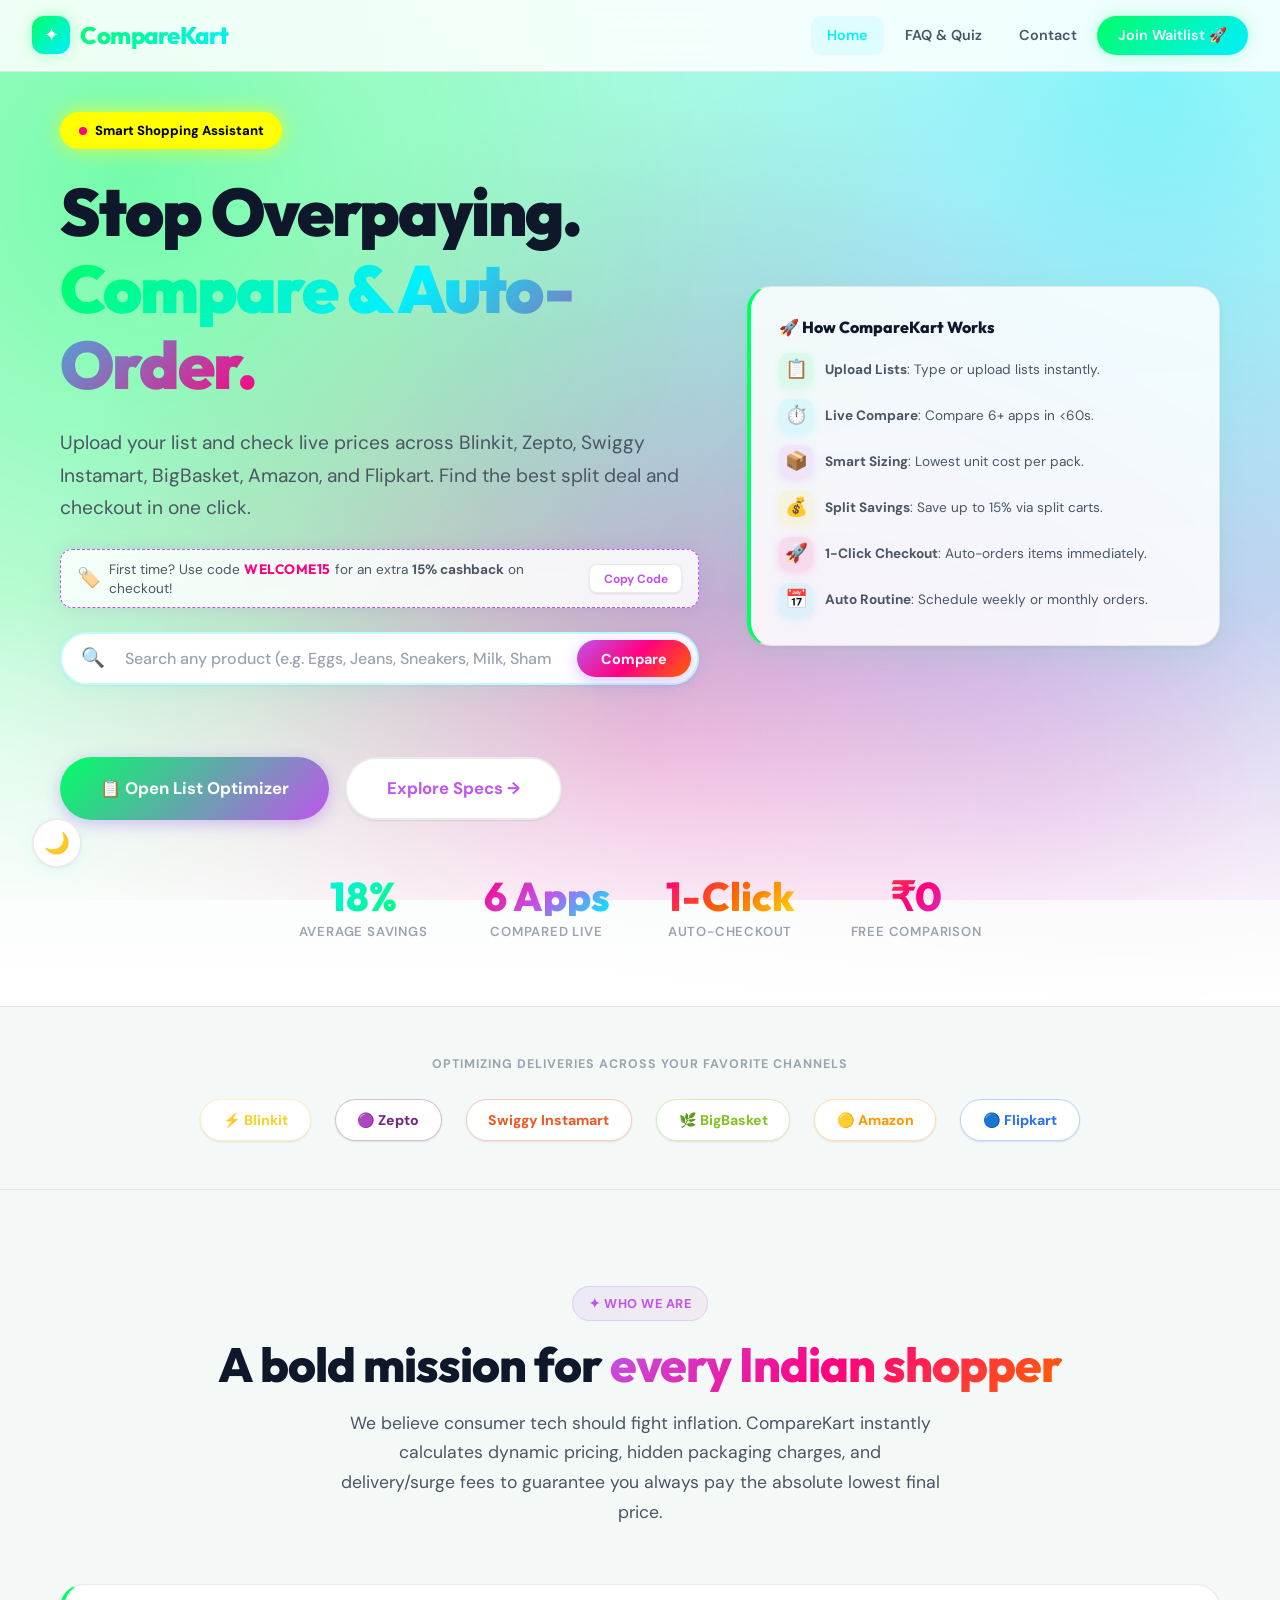
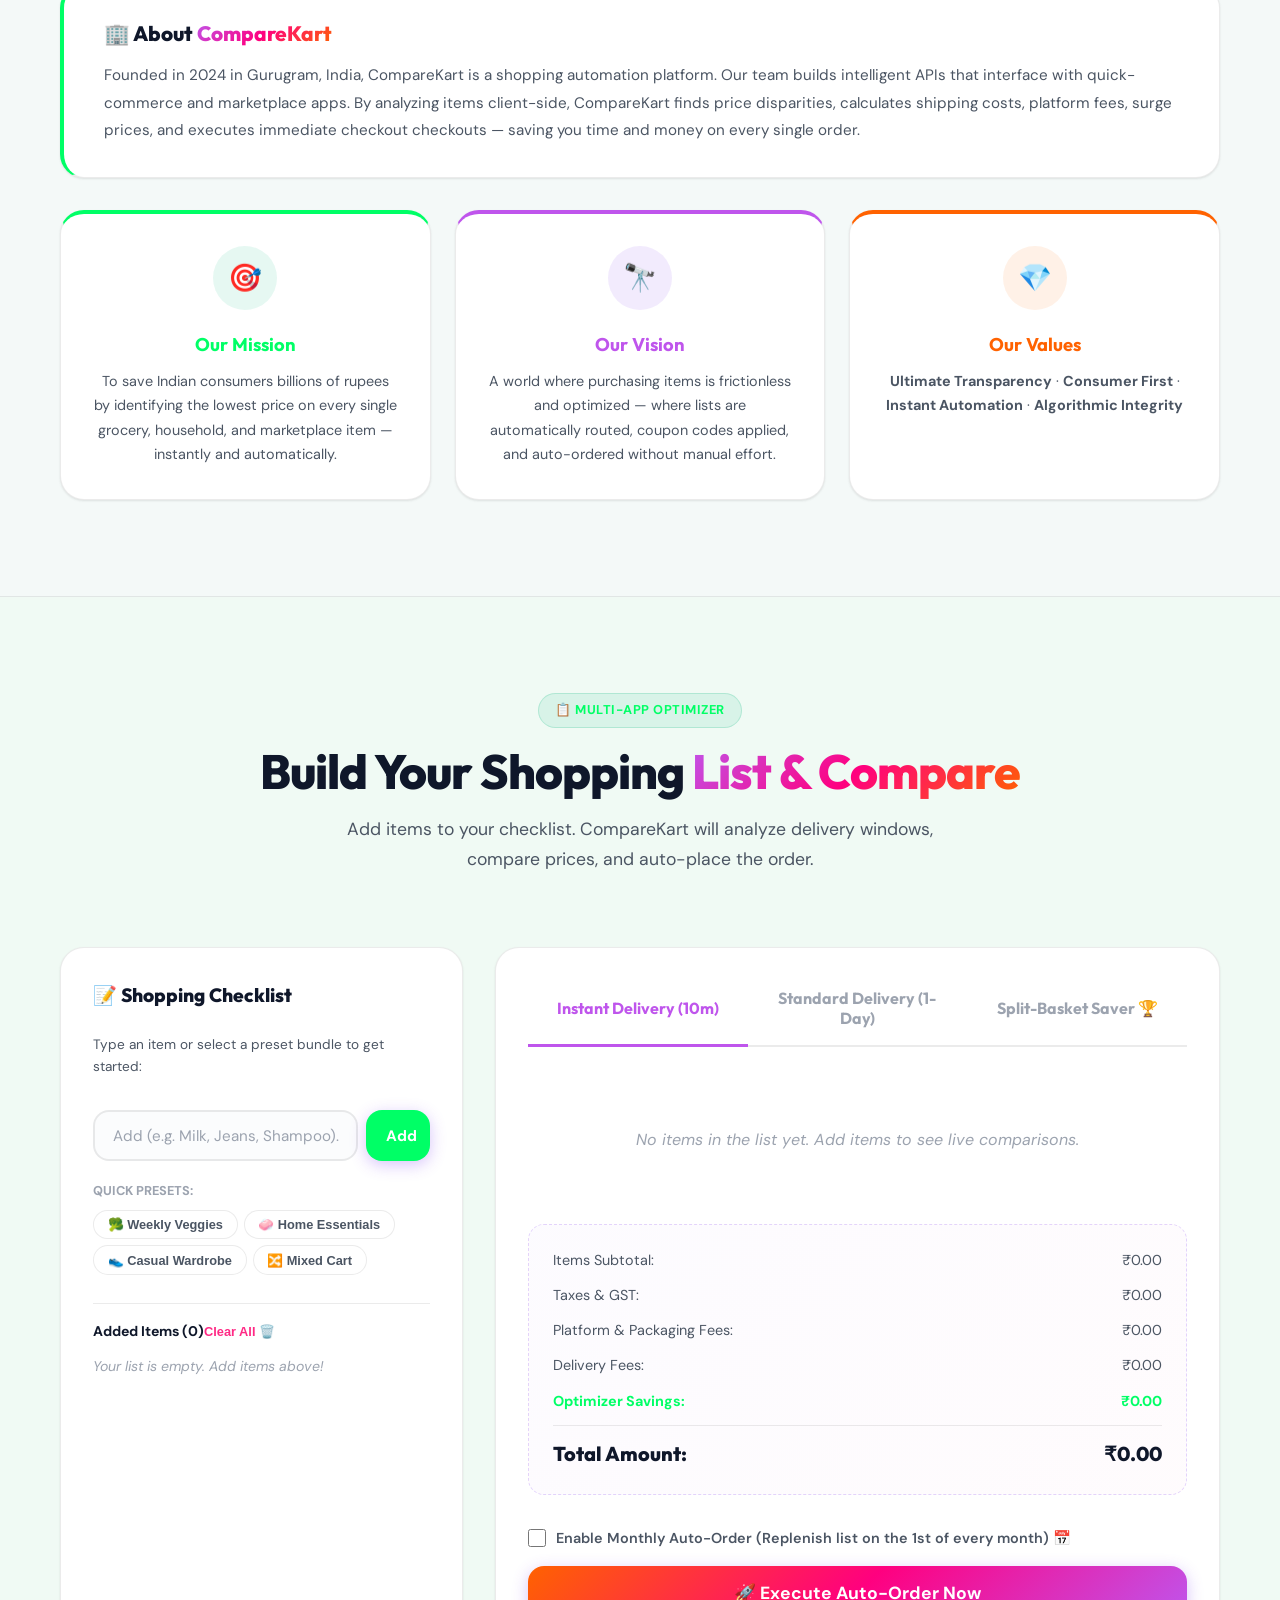
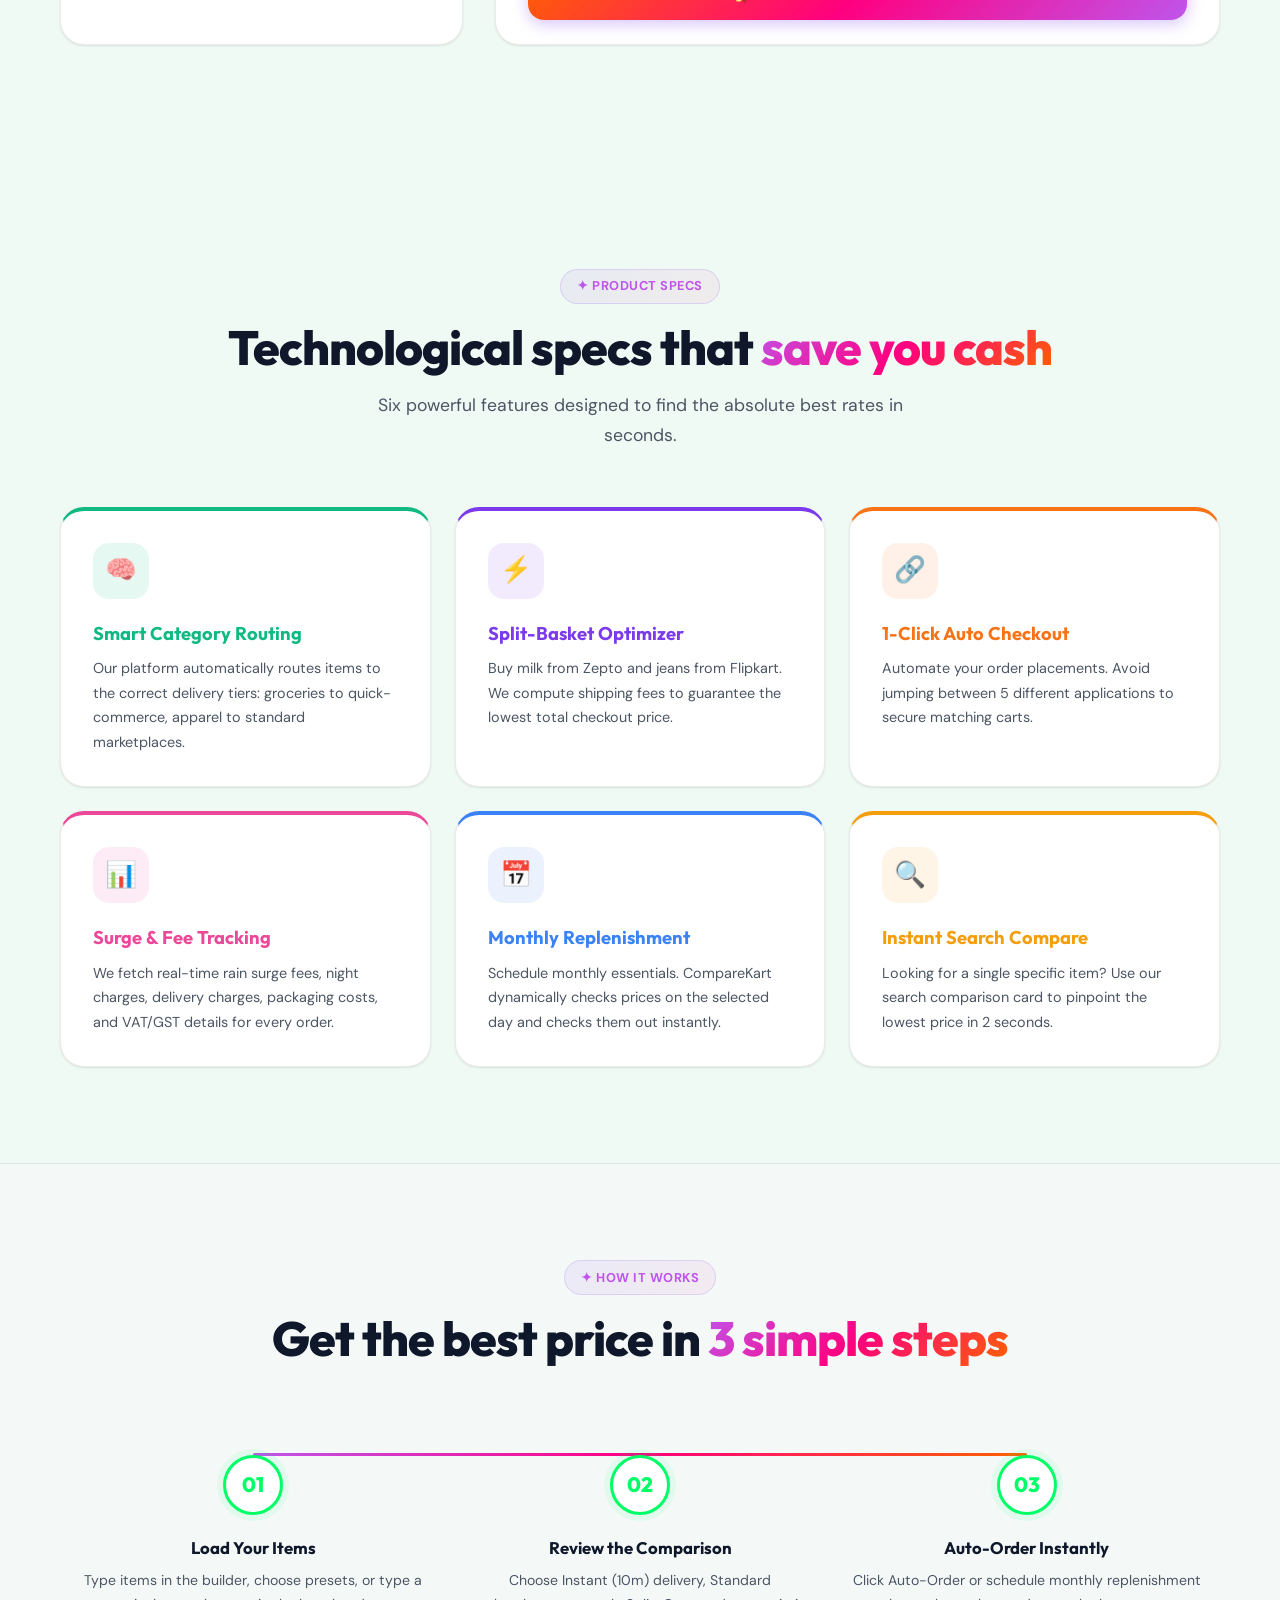
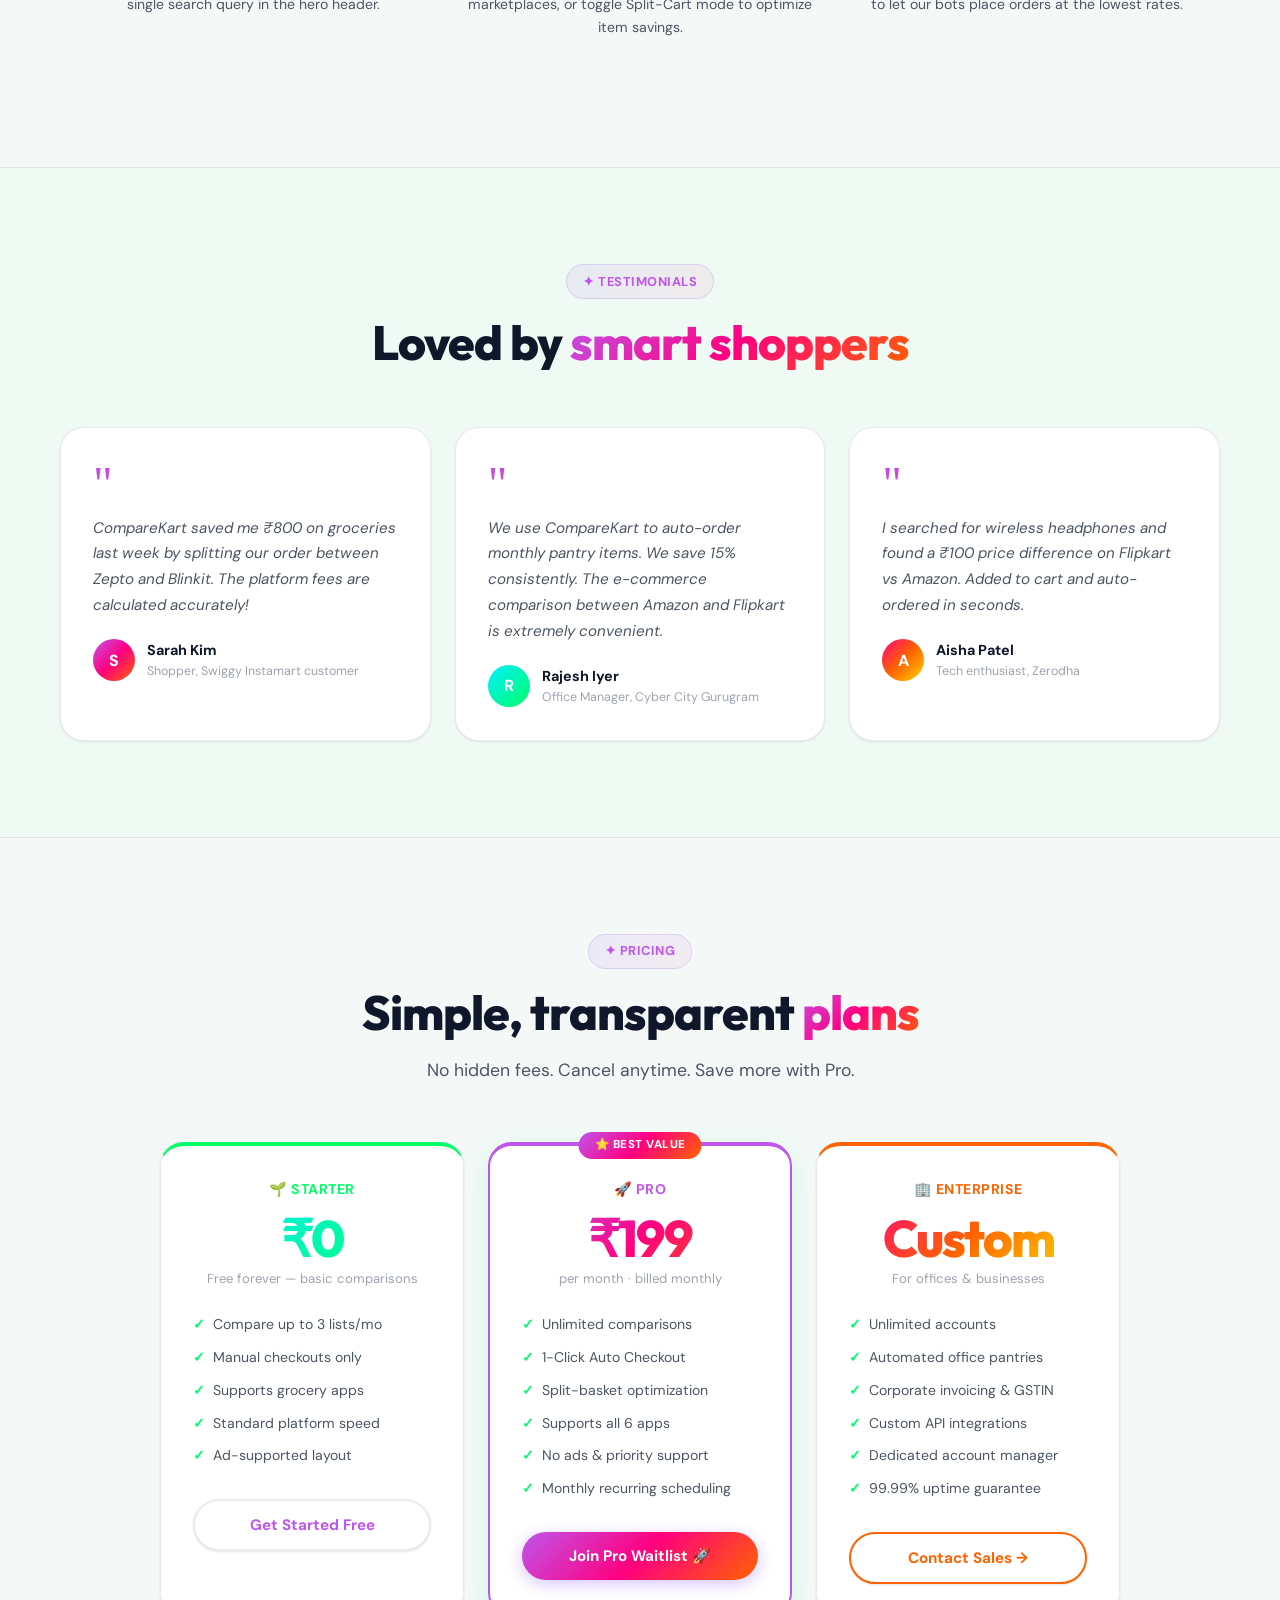
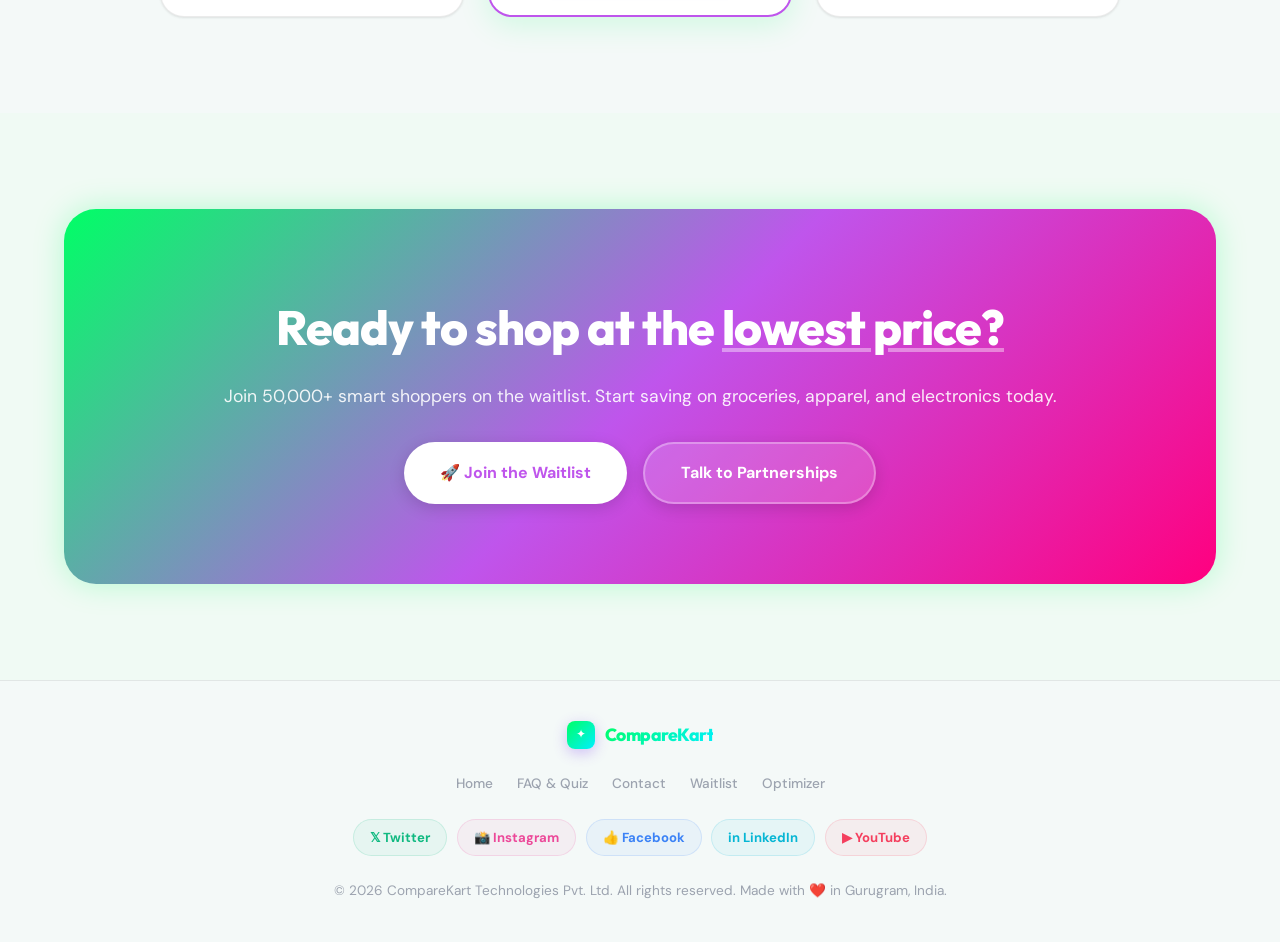
==== commit d76addc1: "style: remove inline text emojis and enlarge bullet badges to high-end rounded square icons" ====
--- a/index.html
+++ b/index.html
@@ -364,29 +364,29 @@
     <div class="hero-benefits-box">
       <h3 style="font-family:'Outfit',sans-serif;font-size:1rem;font-weight:800;margin-bottom:0.75rem;color:var(--text-primary);display:flex;align-items:center;gap:6px;">🚀 How CompareKart Works</h3>
       <div class="benefits-grid">
-        <div style="font-size:0.85rem;color:var(--text-secondary);display:flex;align-items:center;gap:10px;line-height:1.4;">
-          <span style="background:rgba(0,255,102,0.1); color:var(--green); border-radius:50%; width:28px; height:28px; display:inline-flex; align-items:center; justify-content:center; font-size:0.95rem; flex-shrink:0;">📋</span>
-          <span><strong>Upload Lists</strong> 📋📤 — Type/upload lists instantly ⚡</span>
-        </div>
-        <div style="font-size:0.85rem;color:var(--text-secondary);display:flex;align-items:center;gap:10px;line-height:1.4;">
-          <span style="background:rgba(0,240,255,0.1); color:var(--cyan); border-radius:50%; width:28px; height:28px; display:inline-flex; align-items:center; justify-content:center; font-size:0.95rem; flex-shrink:0;">⏱️</span>
-          <span><strong>Live Compare</strong> ⏱️🔍 — Compare 6+ apps in &lt;60s ⚡</span>
-        </div>
-        <div style="font-size:0.85rem;color:var(--text-secondary);display:flex;align-items:center;gap:10px;line-height:1.4;">
-          <span style="background:rgba(191,85,236,0.1); color:var(--purple); border-radius:50%; width:28px; height:28px; display:inline-flex; align-items:center; justify-content:center; font-size:0.95rem; flex-shrink:0;">📦</span>
-          <span><strong>Smart Sizing</strong> 📦⚖️ — Lowest unit cost per pack 🏷️</span>
-        </div>
-        <div style="font-size:0.85rem;color:var(--text-secondary);display:flex;align-items:center;gap:10px;line-height:1.4;">
-          <span style="background:rgba(255,215,0,0.1); color:var(--amber); border-radius:50%; width:28px; height:28px; display:inline-flex; align-items:center; justify-content:center; font-size:0.95rem; flex-shrink:0;">💰</span>
-          <span><strong>Split Savings</strong> 💰📉 — Save up to 15% via split carts 📈</span>
-        </div>
-        <div style="font-size:0.85rem;color:var(--text-secondary);display:flex;align-items:center;gap:10px;line-height:1.4;">
-          <span style="background:rgba(255,0,127,0.1); color:var(--pink); border-radius:50%; width:28px; height:28px; display:inline-flex; align-items:center; justify-content:center; font-size:0.95rem; flex-shrink:0;">🚀</span>
-          <span><strong>1-Click Checkout</strong> 🚀🖱️ — Auto-orders immediately ⚡</span>
-        </div>
-        <div style="font-size:0.85rem;color:var(--text-secondary);display:flex;align-items:center;gap:10px;line-height:1.4;">
-          <span style="background:rgba(0,240,255,0.1); color:var(--cyan); border-radius:50%; width:28px; height:28px; display:inline-flex; align-items:center; justify-content:center; font-size:0.95rem; flex-shrink:0;">📅</span>
-          <span><strong>Auto Routine</strong> 📅🔄 — Schedule weekly/monthly orders ⏰</span>
+        <div style="font-size:0.85rem;color:var(--text-secondary);display:flex;align-items:center;gap:12px;line-height:1.4;">
+          <span style="background:rgba(0,255,102,0.1); color:var(--green); border-radius:10px; width:34px; height:34px; display:inline-flex; align-items:center; justify-content:center; font-size:1.15rem; flex-shrink:0; box-shadow:0 2px 8px rgba(0,255,102,0.15);">📋</span>
+          <span><strong>Upload Lists</strong>: Type or upload lists instantly.</span>
+        </div>
+        <div style="font-size:0.85rem;color:var(--text-secondary);display:flex;align-items:center;gap:12px;line-height:1.4;">
+          <span style="background:rgba(0,240,255,0.1); color:var(--cyan); border-radius:10px; width:34px; height:34px; display:inline-flex; align-items:center; justify-content:center; font-size:1.15rem; flex-shrink:0; box-shadow:0 2px 8px rgba(0,240,255,0.15);">⏱️</span>
+          <span><strong>Live Compare</strong>: Compare 6+ apps in &lt;60s.</span>
+        </div>
+        <div style="font-size:0.85rem;color:var(--text-secondary);display:flex;align-items:center;gap:12px;line-height:1.4;">
+          <span style="background:rgba(191,85,236,0.1); color:var(--purple); border-radius:10px; width:34px; height:34px; display:inline-flex; align-items:center; justify-content:center; font-size:1.15rem; flex-shrink:0; box-shadow:0 2px 8px rgba(191,85,236,0.15);">📦</span>
+          <span><strong>Smart Sizing</strong>: Lowest unit cost per pack.</span>
+        </div>
+        <div style="font-size:0.85rem;color:var(--text-secondary);display:flex;align-items:center;gap:12px;line-height:1.4;">
+          <span style="background:rgba(255,215,0,0.1); color:var(--amber); border-radius:10px; width:34px; height:34px; display:inline-flex; align-items:center; justify-content:center; font-size:1.15rem; flex-shrink:0; box-shadow:0 2px 8px rgba(255,215,0,0.15);">💰</span>
+          <span><strong>Split Savings</strong>: Save up to 15% via split carts.</span>
+        </div>
+        <div style="font-size:0.85rem;color:var(--text-secondary);display:flex;align-items:center;gap:12px;line-height:1.4;">
+          <span style="background:rgba(255,0,127,0.1); color:var(--pink); border-radius:10px; width:34px; height:34px; display:inline-flex; align-items:center; justify-content:center; font-size:1.15rem; flex-shrink:0; box-shadow:0 2px 8px rgba(255,0,127,0.15);">🚀</span>
+          <span><strong>1-Click Checkout</strong>: Auto-orders items immediately.</span>
+        </div>
+        <div style="font-size:0.85rem;color:var(--text-secondary);display:flex;align-items:center;gap:12px;line-height:1.4;">
+          <span style="background:rgba(0,210,255,0.1); color:var(--blue); border-radius:10px; width:34px; height:34px; display:inline-flex; align-items:center; justify-content:center; font-size:1.15rem; flex-shrink:0; box-shadow:0 2px 8px rgba(0,210,255,0.15);">📅</span>
+          <span><strong>Auto Routine</strong>: Schedule weekly or monthly orders.</span>
         </div>
       </div>
     </div>
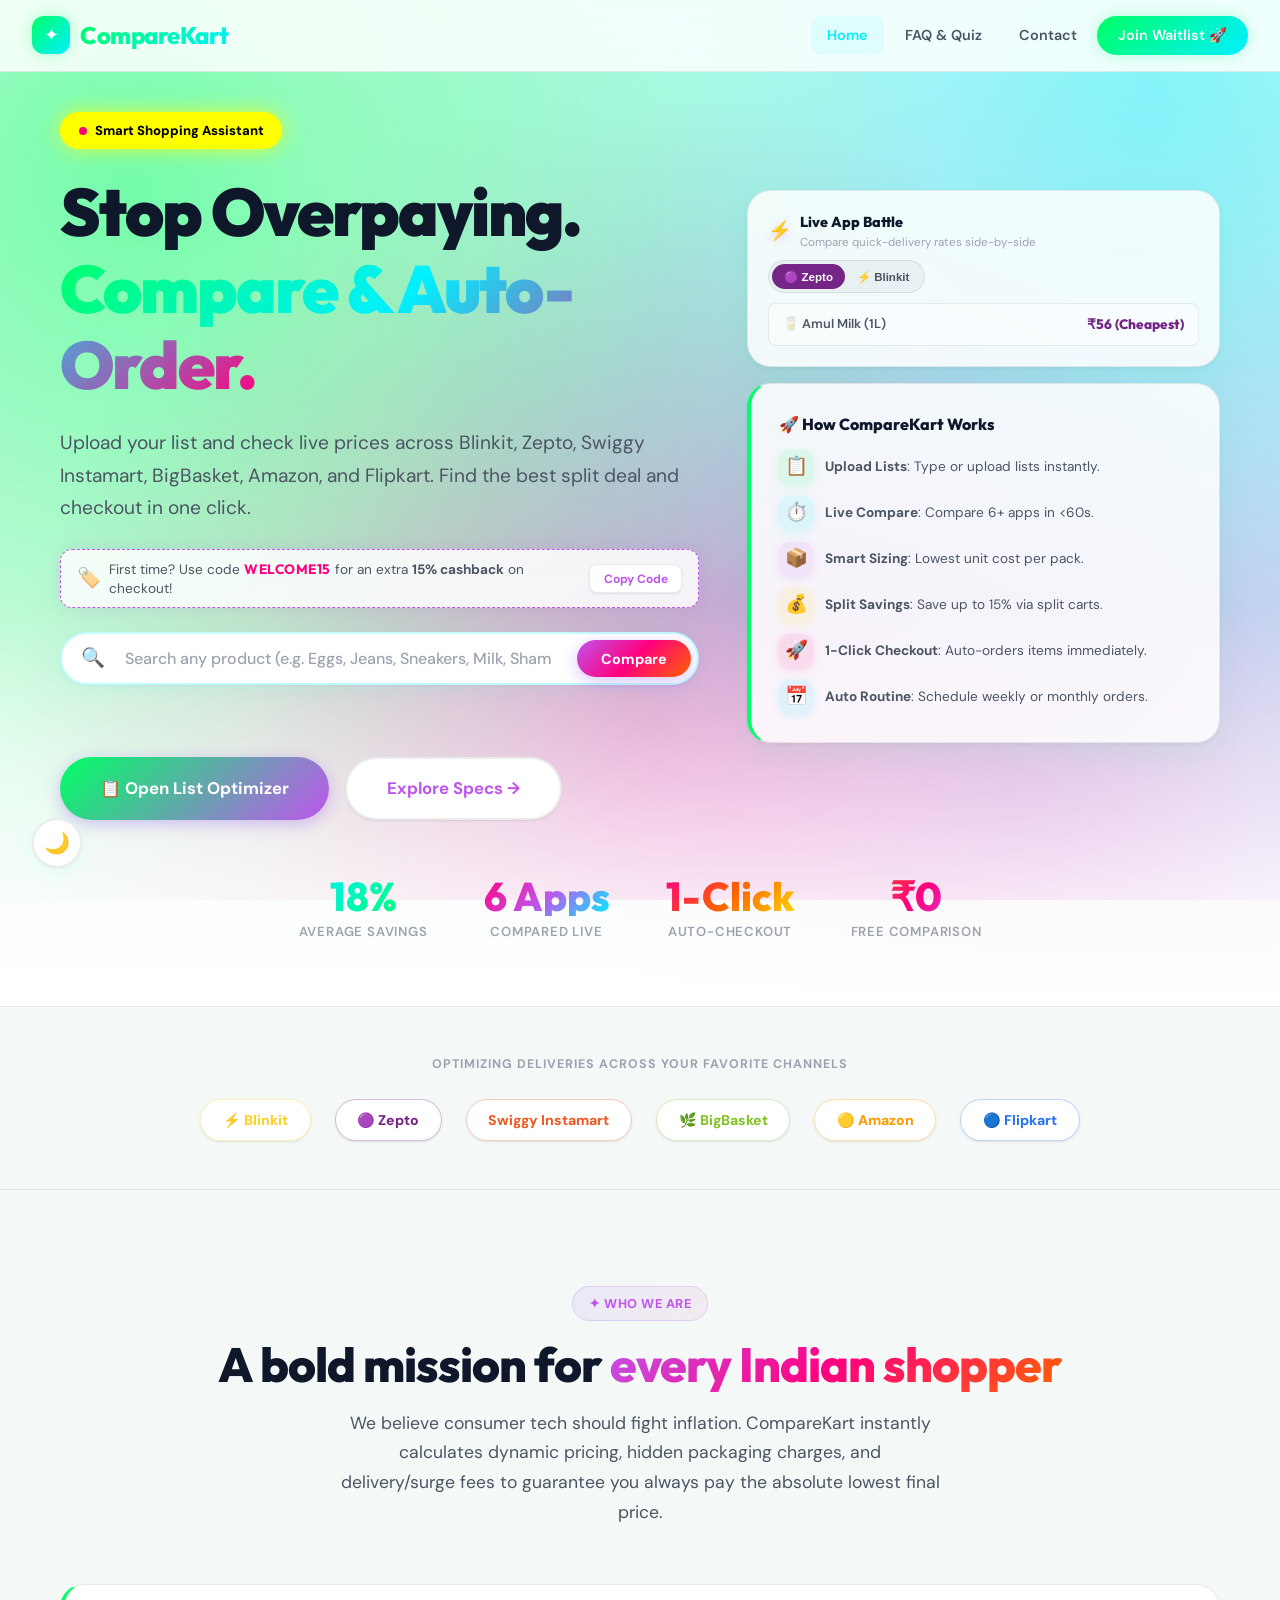
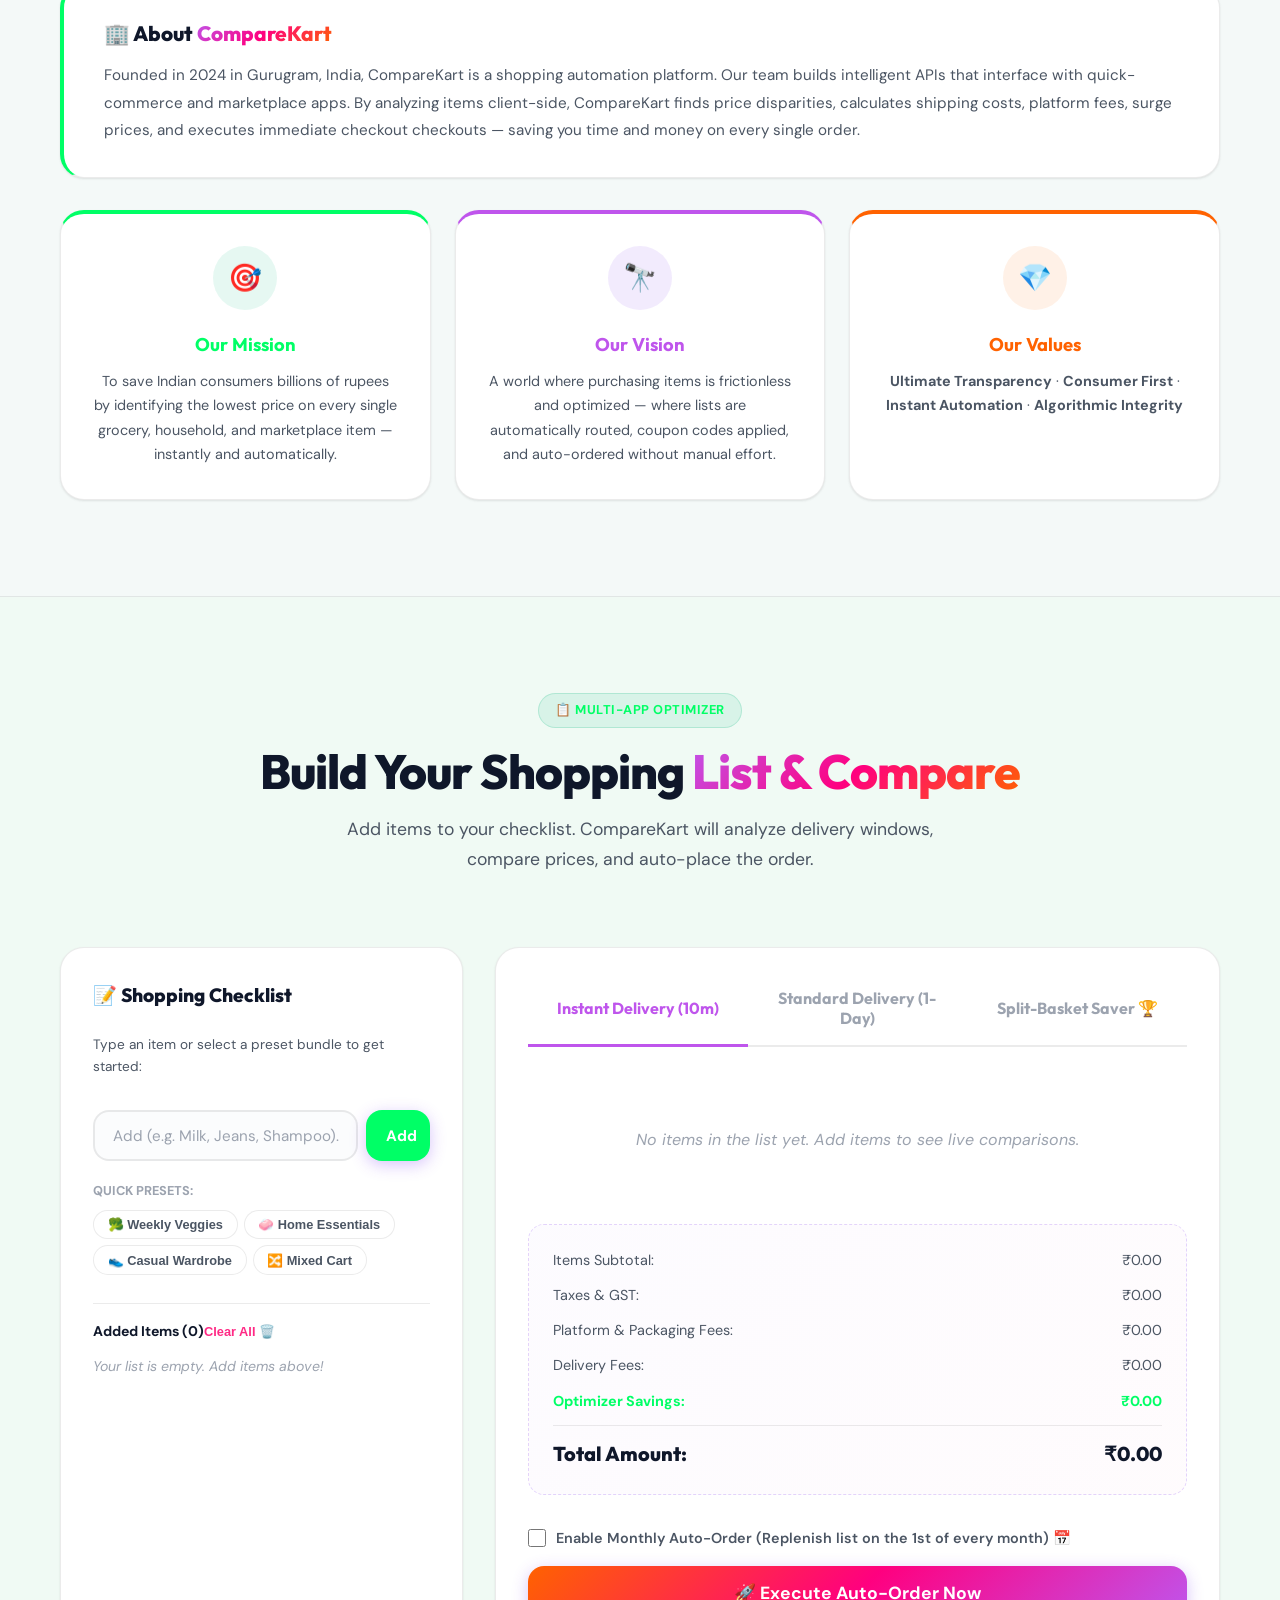
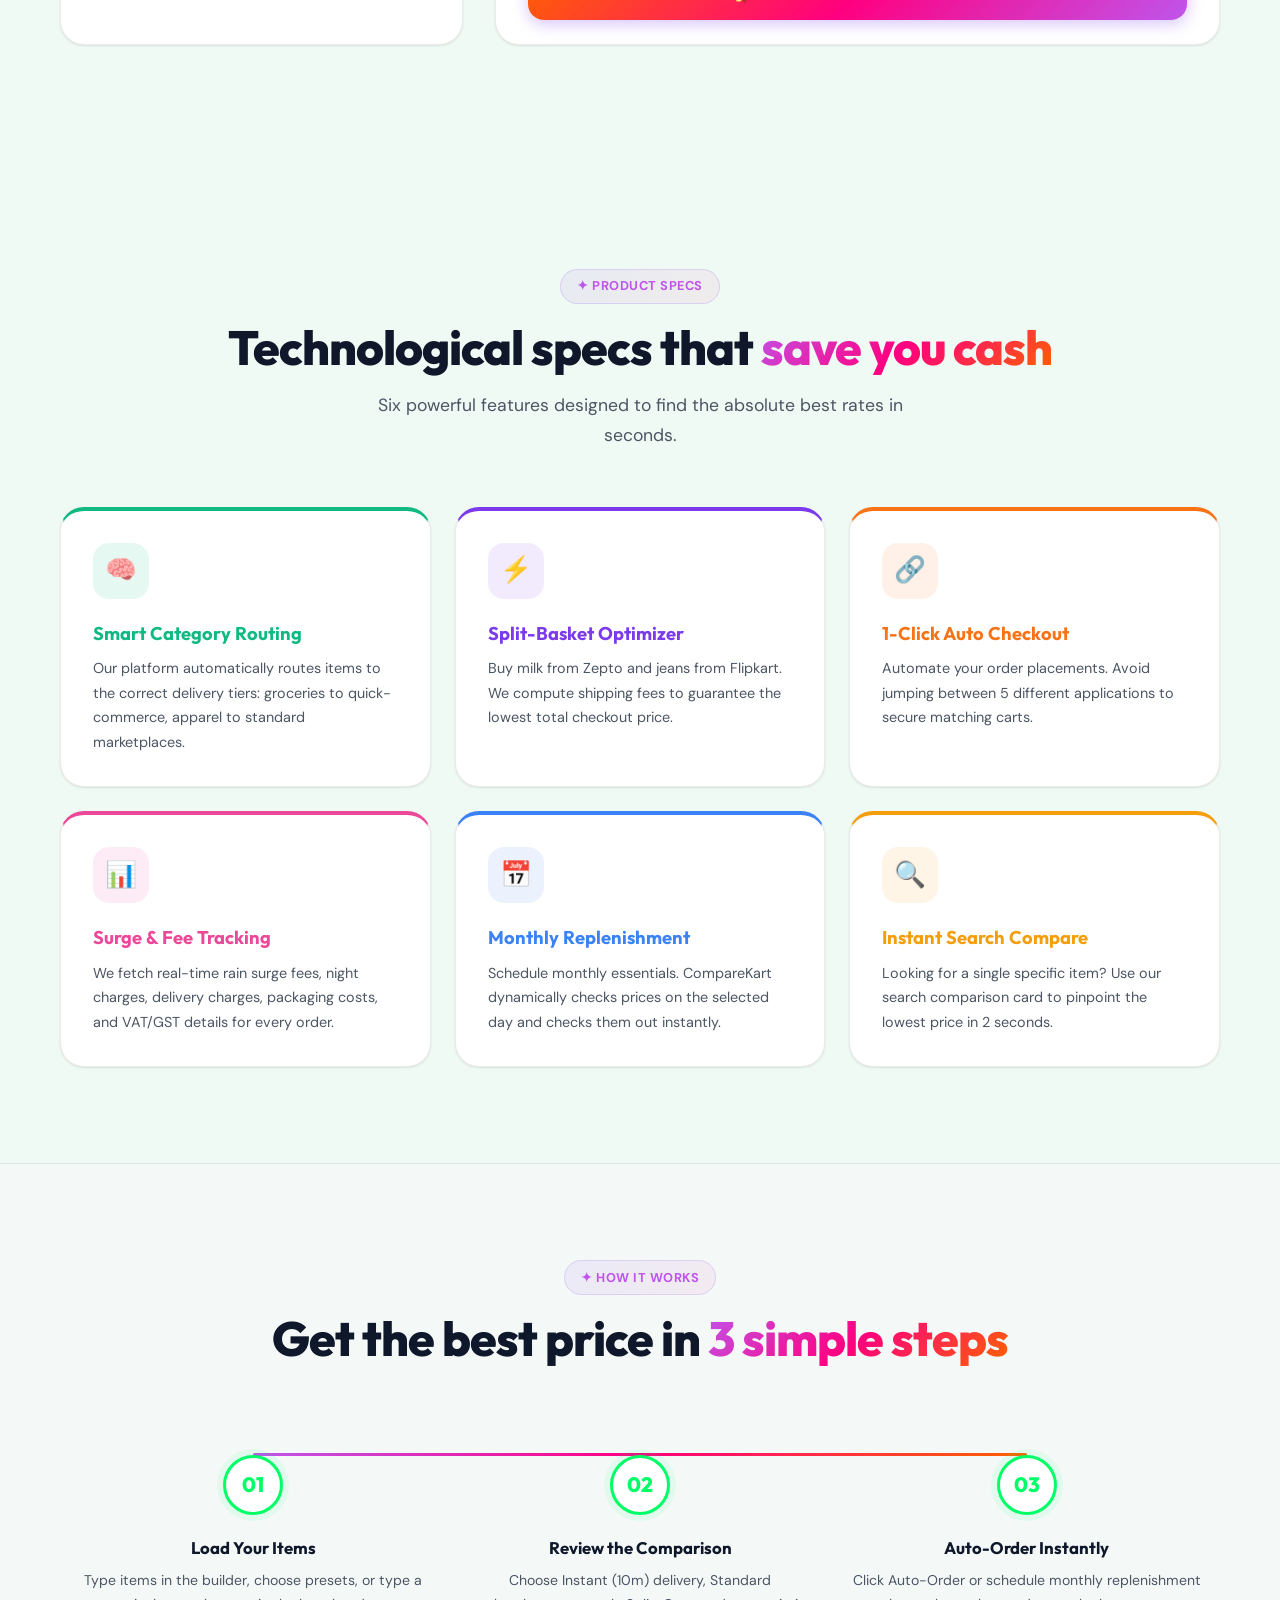
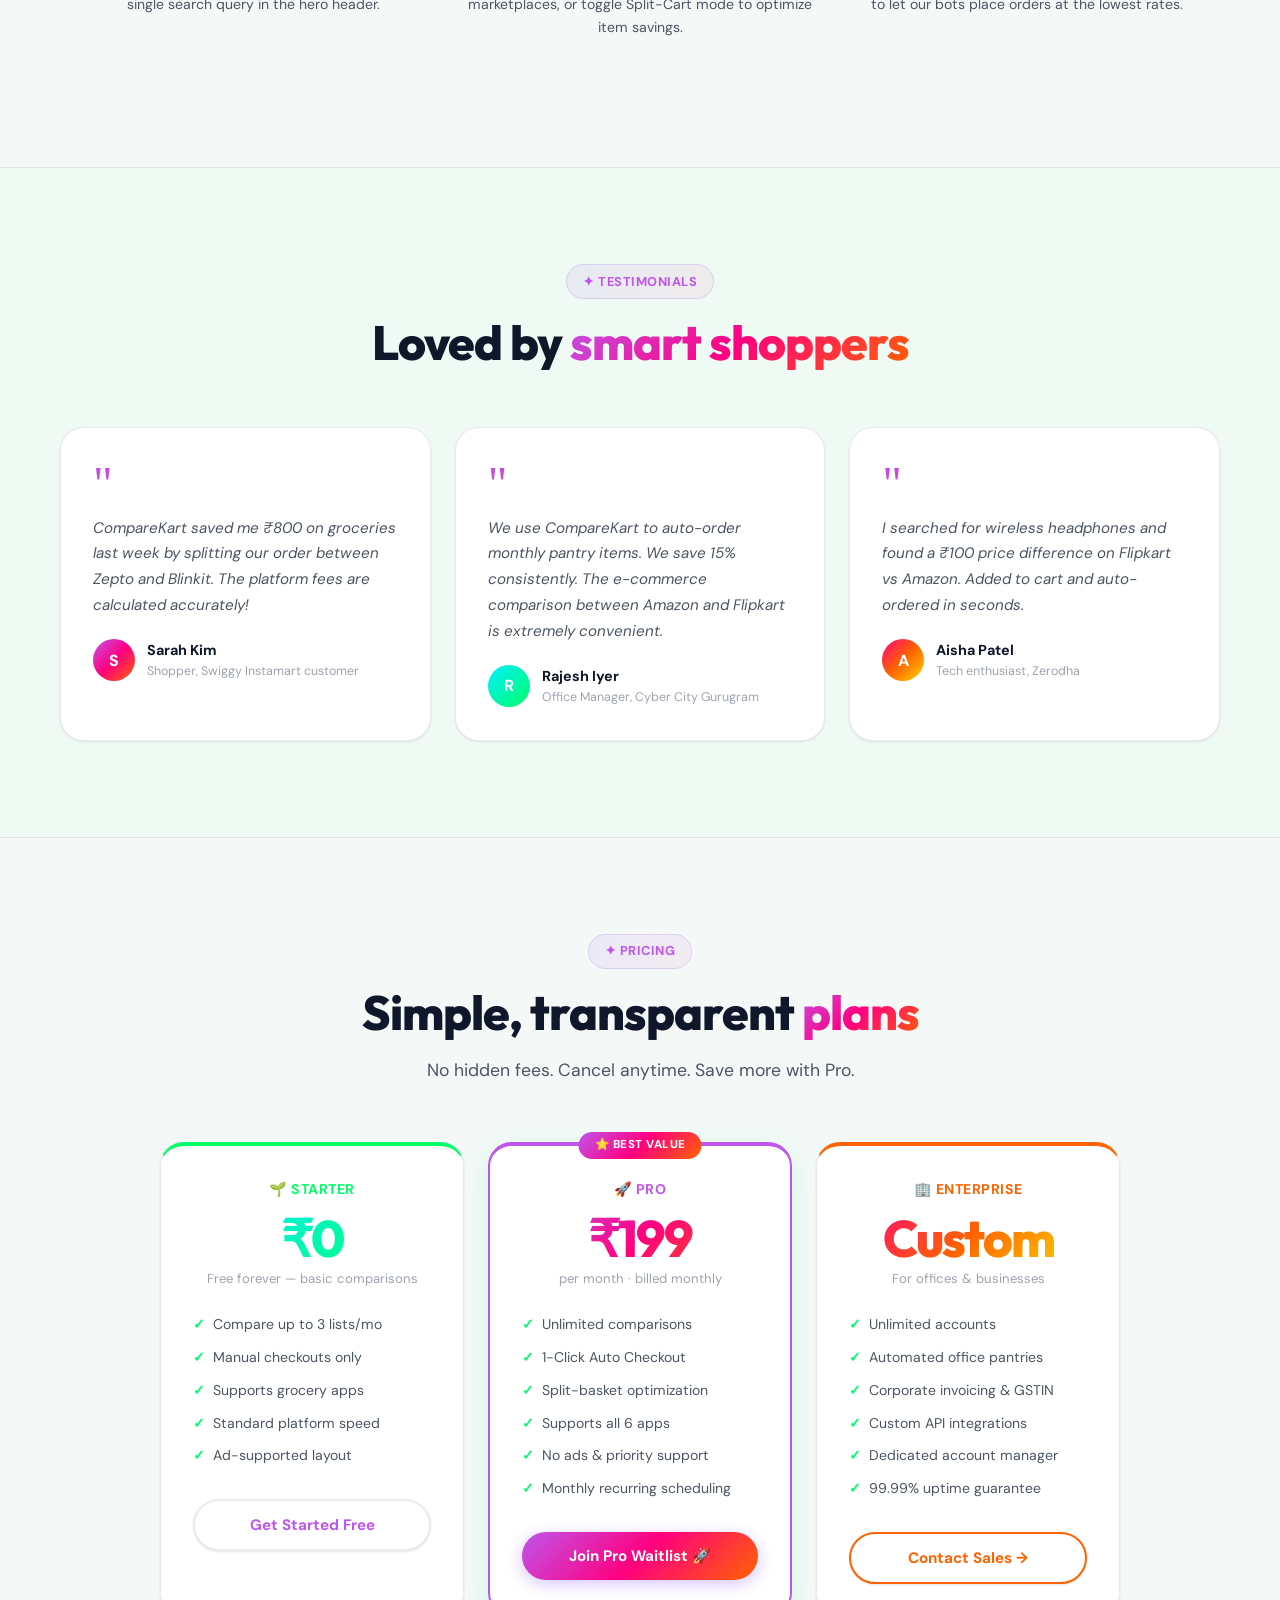
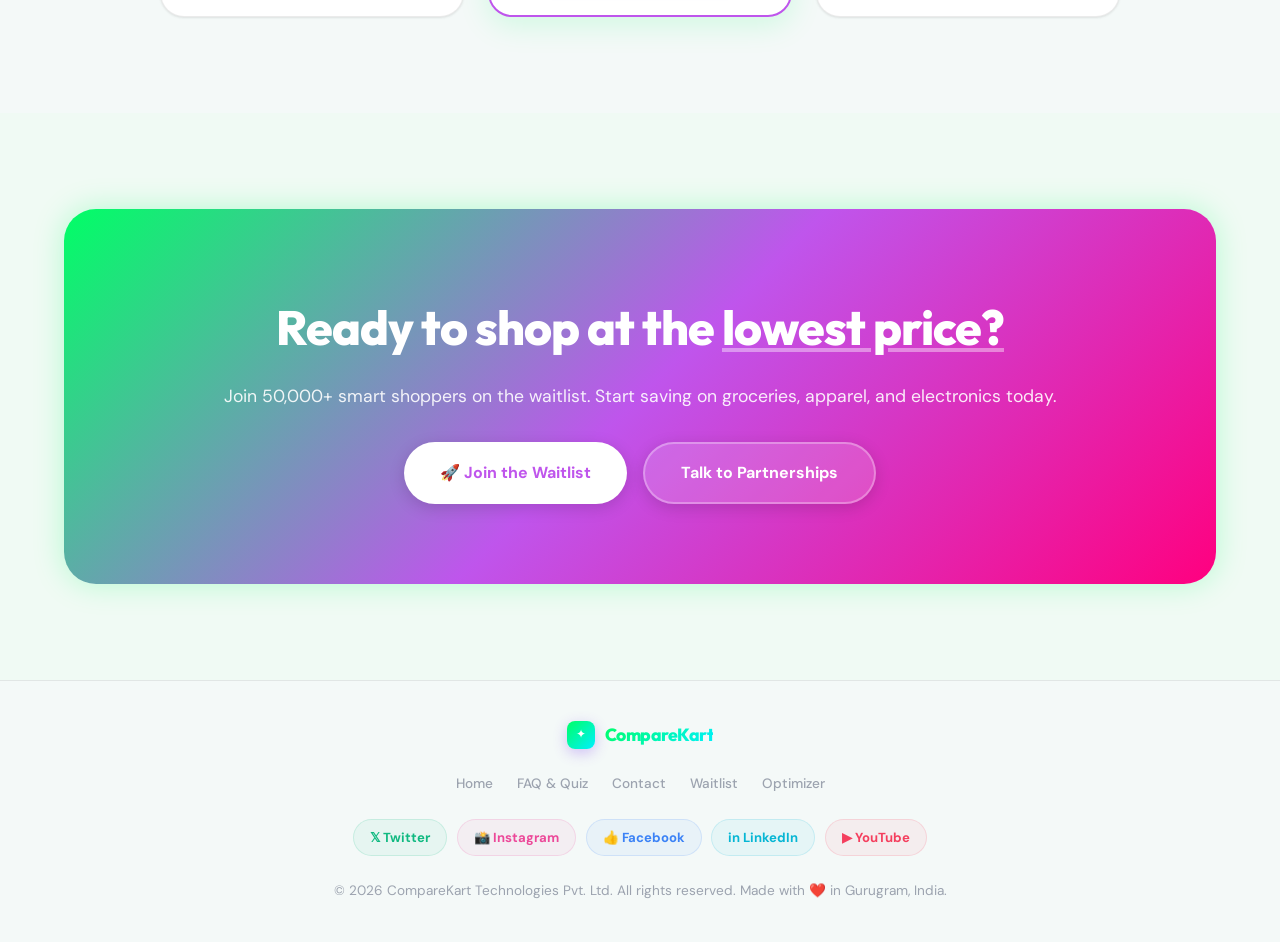
==== commit 36305864: "feat: add interactive Zepto vs Blinkit Live App Battle toggle above benefits box and fix dark mode s" ====
--- a/index.html
+++ b/index.html
@@ -271,6 +271,74 @@
         gap: 0.75rem 1.5rem;
       }
     }
+
+    /* Bullet icon keyframe animations */
+    @keyframes pulseGlowGreen {
+      0%, 100% { transform: scale(1); box-shadow: 0 2px 8px rgba(0, 255, 102, 0.15); }
+      50% { transform: scale(1.05); box-shadow: 0 2px 14px rgba(0, 255, 102, 0.3); }
+    }
+    @keyframes rotateTimer {
+      0%, 100% { transform: rotate(0deg); }
+      50% { transform: rotate(15deg); }
+    }
+    @keyframes floatBox {
+      0%, 100% { transform: translateY(0); }
+      50% { transform: translateY(-3px); }
+    }
+    @keyframes tiltMoney {
+      0%, 100% { transform: rotate(0deg); }
+      50% { transform: rotate(8deg) scale(1.03); }
+    }
+    @keyframes launchRocket {
+      0%, 100% { transform: translateY(0) translateX(0); }
+      50% { transform: translateY(-3px) translateX(1px); }
+    }
+    @keyframes flipCalendar {
+      0%, 100% { transform: scale(1); }
+      50% { transform: scale(1.03) rotate(-3deg); }
+    }
+
+    /* Animation class assignments */
+    .icon-upload { animation: pulseGlowGreen 3s infinite ease-in-out; }
+    .icon-compare { animation: rotateTimer 4s infinite ease-in-out; }
+    .icon-sizing { animation: floatBox 2.5s infinite ease-in-out; }
+    .icon-savings { animation: tiltMoney 3.5s infinite ease-in-out; }
+    .icon-checkout { animation: launchRocket 2s infinite ease-in-out; }
+    .icon-routine { animation: flipCalendar 3.8s infinite ease-in-out; }
+
+    /* Hover animations for bullet items */
+    .benefits-grid > div {
+      transition: transform var(--transition-fast), background var(--transition-fast);
+      border-radius: var(--radius-sm);
+      padding: 0.25rem 0.5rem;
+      margin: -0.25rem -0.5rem;
+    }
+    .benefits-grid > div:hover {
+      background: rgba(255, 255, 255, 0.35);
+      transform: translateX(4px);
+    }
+    body.dark-mode .benefits-grid > div:hover {
+      background: rgba(255, 255, 255, 0.03);
+    }
+    .benefits-grid > div:hover span:first-child {
+      transform: scale(1.1) !important;
+      box-shadow: 0 4px 12px rgba(191, 85, 236, 0.2) !important;
+    }
+    .benefits-grid > div > span:first-child {
+      font-family: 'Apple Color Emoji', 'Segoe UI Emoji', 'Segoe UI Symbol', 'Noto Color Emoji', 'Android Emoji', EmojiSymbols, sans-serif !important;
+      color: initial !important;
+    }
+    body.dark-mode .hero-search-bar {
+      background: var(--bg-card) !important;
+      border-color: rgba(255, 255, 255, 0.1) !important;
+    }
+    body.dark-mode .hero-search-bar:focus-within {
+      border-color: var(--cyan) !important;
+      box-shadow: 0 0 20px rgba(0, 240, 255, 0.35) !important;
+    }
+    body.dark-mode #zeptoBlinkitStats {
+      background: rgba(0, 0, 0, 0.25) !important;
+    }
   </style>
 </head>
 <body>
@@ -360,33 +428,59 @@
       </div>
     </div>
 
-    <!-- Right Column: Benefits Box -->
-    <div class="hero-benefits-box">
-      <h3 style="font-family:'Outfit',sans-serif;font-size:1rem;font-weight:800;margin-bottom:0.75rem;color:var(--text-primary);display:flex;align-items:center;gap:6px;">🚀 How CompareKart Works</h3>
-      <div class="benefits-grid">
-        <div style="font-size:0.85rem;color:var(--text-secondary);display:flex;align-items:center;gap:12px;line-height:1.4;">
-          <span style="background:rgba(0,255,102,0.1); color:var(--green); border-radius:10px; width:34px; height:34px; display:inline-flex; align-items:center; justify-content:center; font-size:1.15rem; flex-shrink:0; box-shadow:0 2px 8px rgba(0,255,102,0.15);">📋</span>
-          <span><strong>Upload Lists</strong>: Type or upload lists instantly.</span>
+    <!-- Right Column: Brand Toggle & Benefits Box -->
+    <div class="hero-right-col" style="display:flex; flex-direction:column; gap:1rem; width:100%; z-index: 5;">
+      <!-- Zepto vs Blinkit Toggle Card -->
+      <div class="zepto-blinkit-toggle-card" style="background:var(--bg-glass); backdrop-filter:blur(10px); -webkit-backdrop-filter:blur(10px); border:1.5px solid var(--border-color); border-radius:var(--radius-lg); padding:1.25rem; box-shadow:var(--shadow-lg); display:flex; flex-direction:column; gap:10px; animation:fadeUp 0.8s 0.15s ease both; text-align:left;">
+        <div style="display:flex; justify-content:space-between; align-items:center; gap: 8px; flex-wrap: wrap;">
+          <div style="display:flex; align-items:center; gap:8px;">
+            <span style="font-size:1.2rem; filter: drop-shadow(0 2px 5px rgba(191,85,236,0.3));">⚡</span>
+            <div>
+              <div style="font-size:0.9rem; font-weight:800; color:var(--text-primary); font-family:'Outfit',sans-serif;">Live App Battle</div>
+              <div style="font-size:0.72rem; color:var(--text-muted);">Compare quick-delivery rates side-by-side</div>
+            </div>
+          </div>
+          <div style="display:flex; background:rgba(0,0,0,0.04); padding:3px; border-radius:100px; border:1px solid var(--border-color);">
+            <button id="toggleZeptoBtn" onclick="switchToggleBrand('zepto')" style="padding:0.35rem 0.75rem; font-size:0.72rem; border-radius:100px; border:none; font-weight:800; cursor:pointer; background:#752586; color:#fff; transition:all 0.2s ease; outline: none;">🟣 Zepto</button>
+            <button id="toggleBlinkitBtn" onclick="switchToggleBrand('blinkit')" style="padding:0.35rem 0.75rem; font-size:0.72rem; border-radius:100px; border:none; font-weight:800; cursor:pointer; background:transparent; color:var(--text-secondary); transition:all 0.2s ease; outline: none;">⚡ Blinkit</button>
+          </div>
         </div>
-        <div style="font-size:0.85rem;color:var(--text-secondary);display:flex;align-items:center;gap:12px;line-height:1.4;">
-          <span style="background:rgba(0,240,255,0.1); color:var(--cyan); border-radius:10px; width:34px; height:34px; display:inline-flex; align-items:center; justify-content:center; font-size:1.15rem; flex-shrink:0; box-shadow:0 2px 8px rgba(0,240,255,0.15);">⏱️</span>
-          <span><strong>Live Compare</strong>: Compare 6+ apps in &lt;60s.</span>
+        
+        <!-- Comparison stats inside toggle card -->
+        <div id="zeptoBlinkitStats" style="background:rgba(255,255,255,0.45); border-radius:8px; padding:0.6rem 0.85rem; border:1px solid var(--border-color); display:flex; justify-content:space-between; align-items:center; transition:all 0.3s ease;">
+          <span style="font-size:0.8rem; font-weight:600; color:var(--text-secondary);" id="toggleItemName">🥛 Amul Milk (1L)</span>
+          <span style="font-size:0.85rem; font-weight:800; color:#752586; font-family:'Outfit',sans-serif; transition:color 0.2s;" id="toggleItemPrice">₹56 (Cheapest)</span>
         </div>
-        <div style="font-size:0.85rem;color:var(--text-secondary);display:flex;align-items:center;gap:12px;line-height:1.4;">
-          <span style="background:rgba(191,85,236,0.1); color:var(--purple); border-radius:10px; width:34px; height:34px; display:inline-flex; align-items:center; justify-content:center; font-size:1.15rem; flex-shrink:0; box-shadow:0 2px 8px rgba(191,85,236,0.15);">📦</span>
-          <span><strong>Smart Sizing</strong>: Lowest unit cost per pack.</span>
-        </div>
-        <div style="font-size:0.85rem;color:var(--text-secondary);display:flex;align-items:center;gap:12px;line-height:1.4;">
-          <span style="background:rgba(255,215,0,0.1); color:var(--amber); border-radius:10px; width:34px; height:34px; display:inline-flex; align-items:center; justify-content:center; font-size:1.15rem; flex-shrink:0; box-shadow:0 2px 8px rgba(255,215,0,0.15);">💰</span>
-          <span><strong>Split Savings</strong>: Save up to 15% via split carts.</span>
-        </div>
-        <div style="font-size:0.85rem;color:var(--text-secondary);display:flex;align-items:center;gap:12px;line-height:1.4;">
-          <span style="background:rgba(255,0,127,0.1); color:var(--pink); border-radius:10px; width:34px; height:34px; display:inline-flex; align-items:center; justify-content:center; font-size:1.15rem; flex-shrink:0; box-shadow:0 2px 8px rgba(255,0,127,0.15);">🚀</span>
-          <span><strong>1-Click Checkout</strong>: Auto-orders items immediately.</span>
-        </div>
-        <div style="font-size:0.85rem;color:var(--text-secondary);display:flex;align-items:center;gap:12px;line-height:1.4;">
-          <span style="background:rgba(0,210,255,0.1); color:var(--blue); border-radius:10px; width:34px; height:34px; display:inline-flex; align-items:center; justify-content:center; font-size:1.15rem; flex-shrink:0; box-shadow:0 2px 8px rgba(0,210,255,0.15);">📅</span>
-          <span><strong>Auto Routine</strong>: Schedule weekly or monthly orders.</span>
+      </div>
+
+      <!-- Benefits Box -->
+      <div class="hero-benefits-box" style="margin-top:0;">
+        <h3 style="font-family:'Outfit',sans-serif;font-size:1rem;font-weight:800;margin-bottom:0.75rem;color:var(--text-primary);display:flex;align-items:center;gap:6px;">🚀 How CompareKart Works</h3>
+        <div class="benefits-grid">
+          <div style="font-size:0.85rem;color:var(--text-secondary);display:flex;align-items:center;gap:12px;line-height:1.4;">
+            <span class="icon-upload" style="background:rgba(0,255,102,0.1); color:var(--green); border-radius:10px; width:34px; height:34px; display:inline-flex; align-items:center; justify-content:center; font-size:1.15rem; flex-shrink:0; box-shadow:0 2px 8px rgba(0,255,102,0.15); transition:all 0.2s ease;">📋</span>
+            <span><strong>Upload Lists</strong>: Type or upload lists instantly.</span>
+          </div>
+          <div style="font-size:0.85rem;color:var(--text-secondary);display:flex;align-items:center;gap:12px;line-height:1.4;">
+            <span class="icon-compare" style="background:rgba(0,240,255,0.1); color:var(--cyan); border-radius:10px; width:34px; height:34px; display:inline-flex; align-items:center; justify-content:center; font-size:1.15rem; flex-shrink:0; box-shadow:0 2px 8px rgba(0,240,255,0.15); transition:all 0.2s ease;">⏱️</span>
+            <span><strong>Live Compare</strong>: Compare 6+ apps in &lt;60s.</span>
+          </div>
+          <div style="font-size:0.85rem;color:var(--text-secondary);display:flex;align-items:center;gap:12px;line-height:1.4;">
+            <span class="icon-sizing" style="background:rgba(191,85,236,0.1); color:var(--purple); border-radius:10px; width:34px; height:34px; display:inline-flex; align-items:center; justify-content:center; font-size:1.15rem; flex-shrink:0; box-shadow:0 2px 8px rgba(191,85,236,0.15); transition:all 0.2s ease;">📦</span>
+            <span><strong>Smart Sizing</strong>: Lowest unit cost per pack.</span>
+          </div>
+          <div style="font-size:0.85rem;color:var(--text-secondary);display:flex;align-items:center;gap:12px;line-height:1.4;">
+            <span class="icon-savings" style="background:rgba(255,215,0,0.1); color:var(--amber); border-radius:10px; width:34px; height:34px; display:inline-flex; align-items:center; justify-content:center; font-size:1.15rem; flex-shrink:0; box-shadow:0 2px 8px rgba(255,215,0,0.15); transition:all 0.2s ease;">💰</span>
+            <span><strong>Split Savings</strong>: Save up to 15% via split carts.</span>
+          </div>
+          <div style="font-size:0.85rem;color:var(--text-secondary);display:flex;align-items:center;gap:12px;line-height:1.4;">
+            <span class="icon-checkout" style="background:rgba(255,0,127,0.1); color:var(--pink); border-radius:10px; width:34px; height:34px; display:inline-flex; align-items:center; justify-content:center; font-size:1.15rem; flex-shrink:0; box-shadow:0 2px 8px rgba(255,0,127,0.15); transition:all 0.2s ease;">🚀</span>
+            <span><strong>1-Click Checkout</strong>: Auto-orders items immediately.</span>
+          </div>
+          <div style="font-size:0.85rem;color:var(--text-secondary);display:flex;align-items:center;gap:12px;line-height:1.4;">
+            <span class="icon-routine" style="background:rgba(0,210,255,0.1); color:var(--blue); border-radius:10px; width:34px; height:34px; display:inline-flex; align-items:center; justify-content:center; font-size:1.15rem; flex-shrink:0; box-shadow:0 2px 8px rgba(0,210,255,0.15); transition:all 0.2s ease;">📅</span>
+            <span><strong>Auto Routine</strong>: Schedule weekly or monthly orders.</span>
+          </div>
         </div>
       </div>
     </div>
@@ -1083,6 +1177,51 @@
     }).catch(err => {
       console.error('Could not copy text: ', err);
     });
+  }
+
+  // === Zepto vs Blinkit Interactive Battle Toggle ===
+  const toggleSamples = {
+    zepto: [
+      { name: '🥦 Fresh Apples (1kg)', price: '₹140', cheapest: true },
+      { name: '🥔 Potatoes (1kg)', price: '₹30', cheapest: true },
+      { name: '🥛 Amul Milk (1L)', price: '₹56', cheapest: true }
+    ],
+    blinkit: [
+      { name: '🥦 Fresh Apples (1kg)', price: '₹160', cheapest: false },
+      { name: '🥔 Potatoes (1kg)', price: '₹35', cheapest: false },
+      { name: '🥛 Amul Milk (1L)', price: '₹56', cheapest: true }
+    ]
+  };
+
+  let toggleIndex = 0;
+  function switchToggleBrand(brand) {
+    const zeptoBtn = document.getElementById('toggleZeptoBtn');
+    const blinkitBtn = document.getElementById('toggleBlinkitBtn');
+    const itemNameEl = document.getElementById('toggleItemName');
+    const itemPriceEl = document.getElementById('toggleItemPrice');
+    
+    if (!zeptoBtn || !blinkitBtn || !itemNameEl || !itemPriceEl) return;
+    
+    // Cycle item index on each click to make it feel alive!
+    toggleIndex = (toggleIndex + 1) % 3;
+    const item = toggleSamples[brand][toggleIndex];
+    
+    itemNameEl.textContent = item.name;
+    itemPriceEl.textContent = item.price + (item.cheapest ? ' (Cheapest)' : '');
+    
+    if (brand === 'zepto') {
+      zeptoBtn.style.background = '#752586';
+      zeptoBtn.style.color = '#fff';
+      blinkitBtn.style.background = 'transparent';
+      blinkitBtn.style.color = 'var(--text-secondary)';
+      itemPriceEl.style.color = '#752586';
+    } else {
+      blinkitBtn.style.background = '#FBD124';
+      blinkitBtn.style.color = '#1e1b4b';
+      zeptoBtn.style.background = 'transparent';
+      zeptoBtn.style.color = 'var(--text-secondary)';
+      itemPriceEl.style.color = '#c69c00';
+    }
   }
 
   document.addEventListener('DOMContentLoaded', () => {
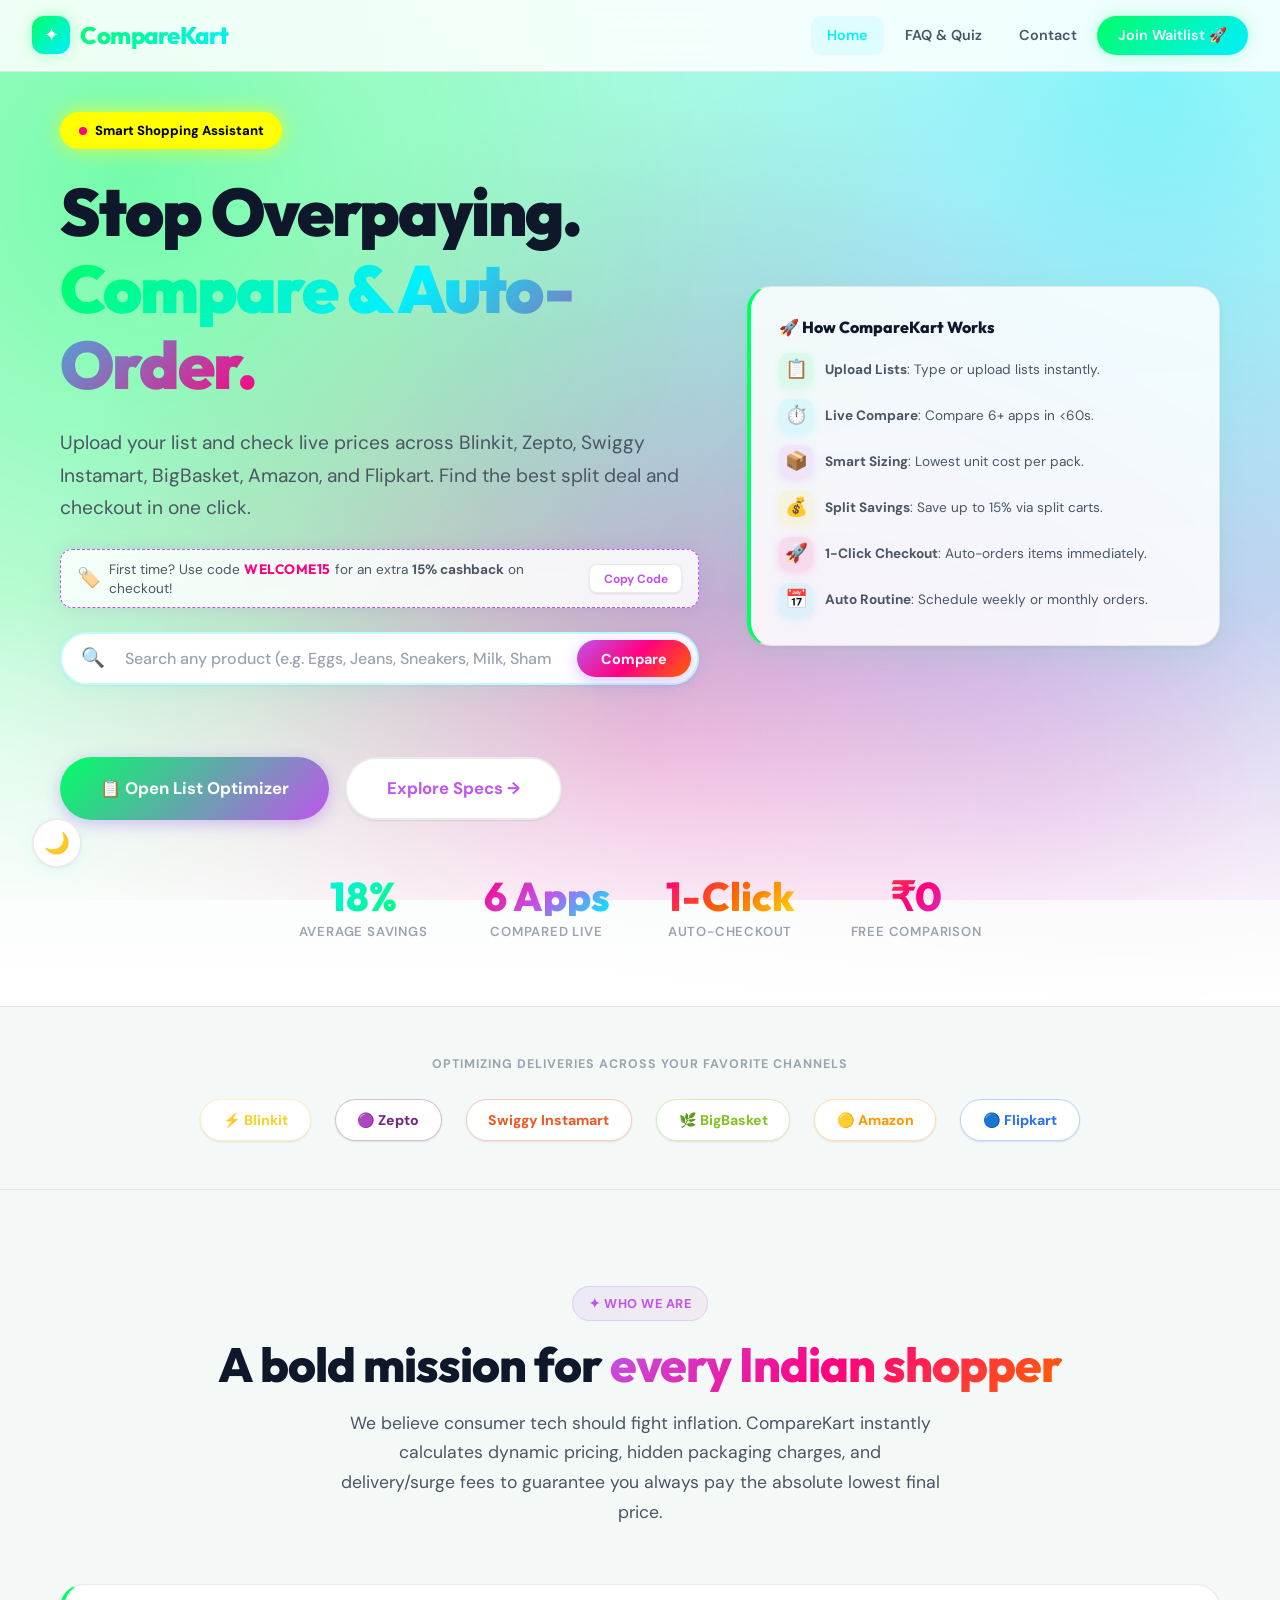
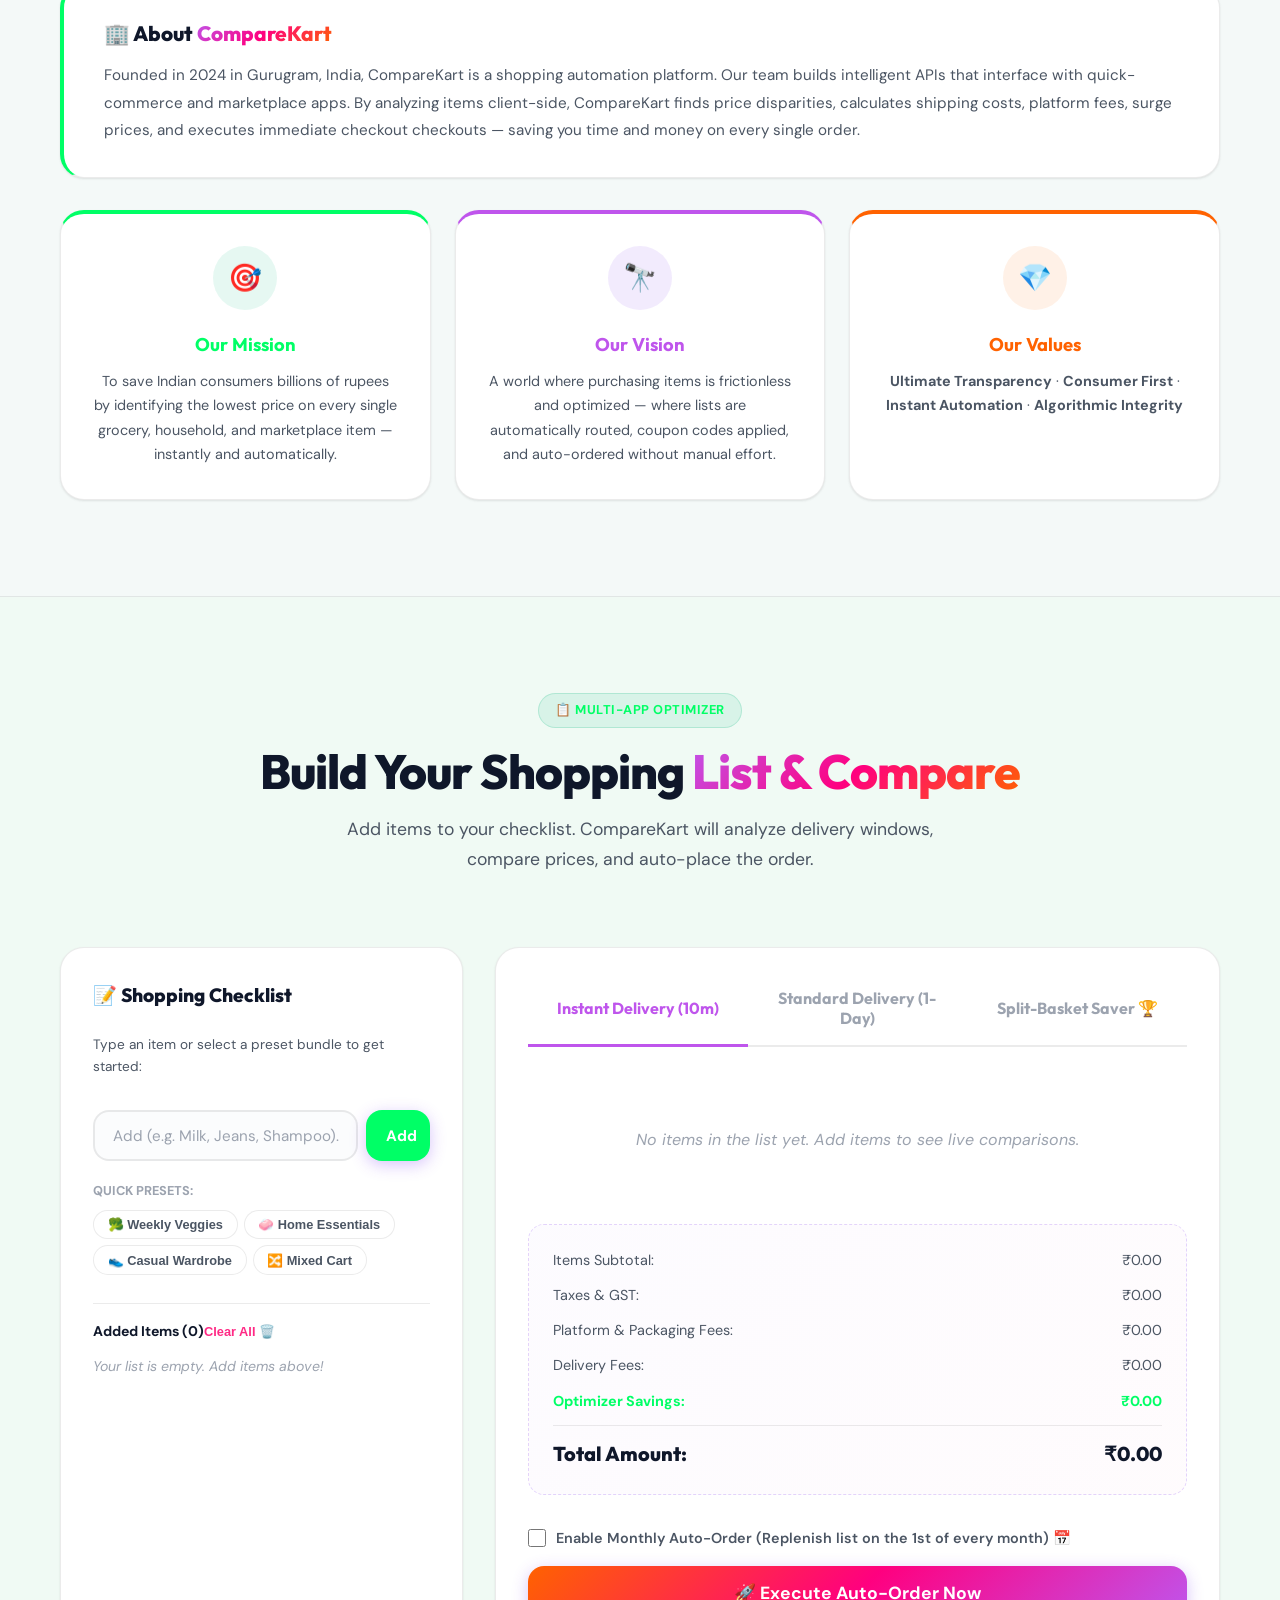
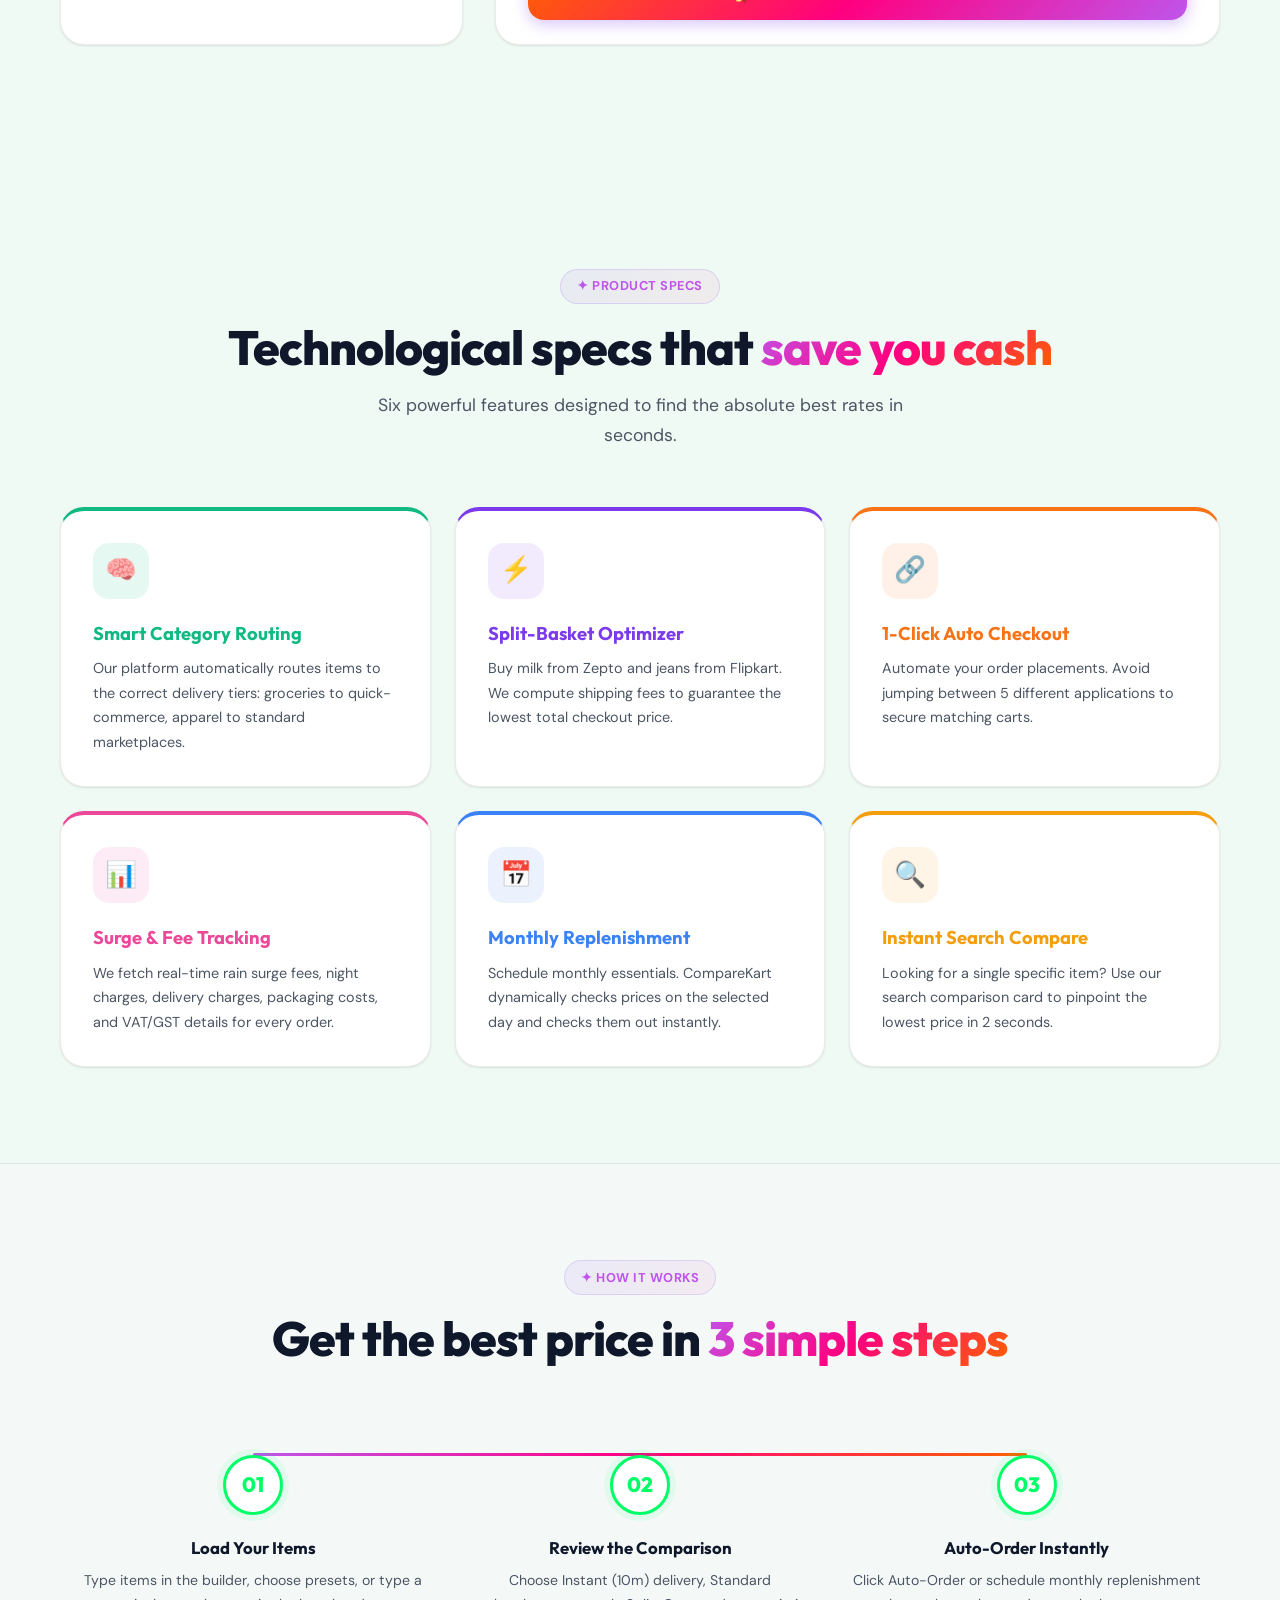
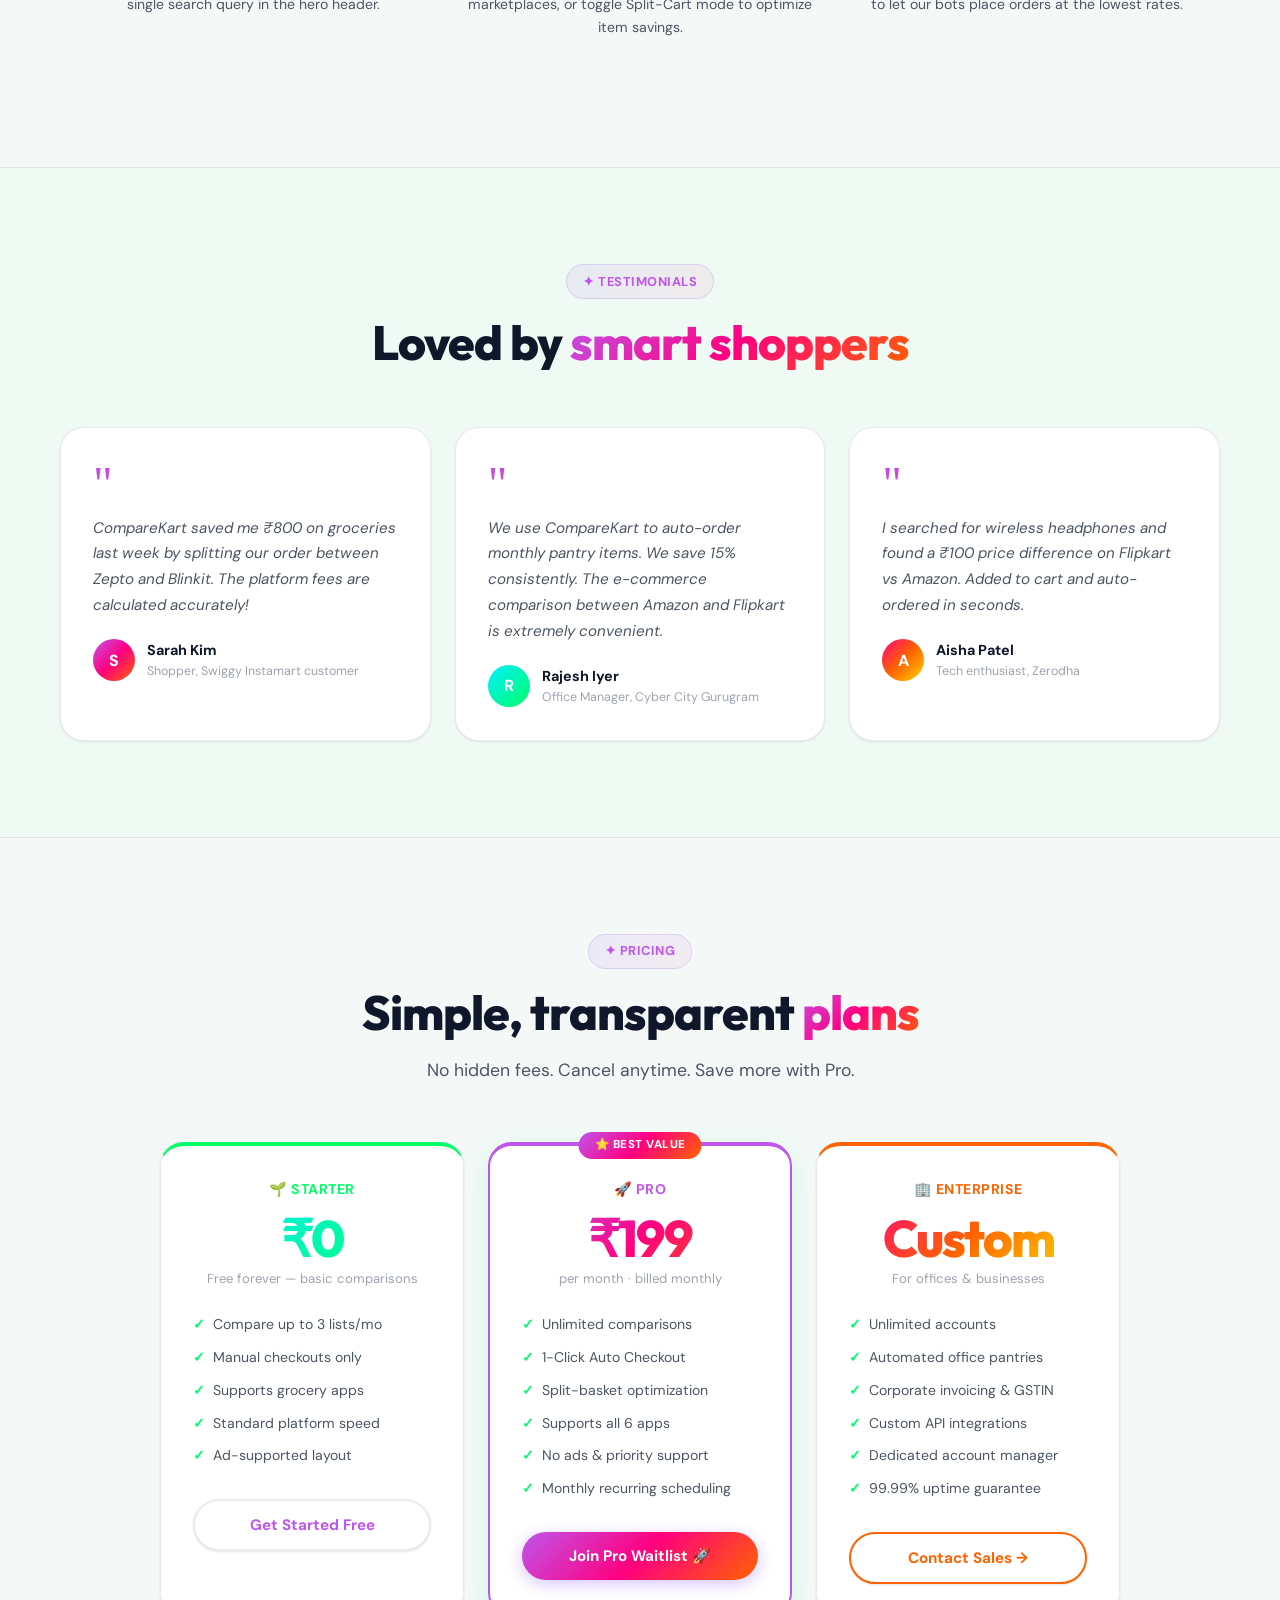
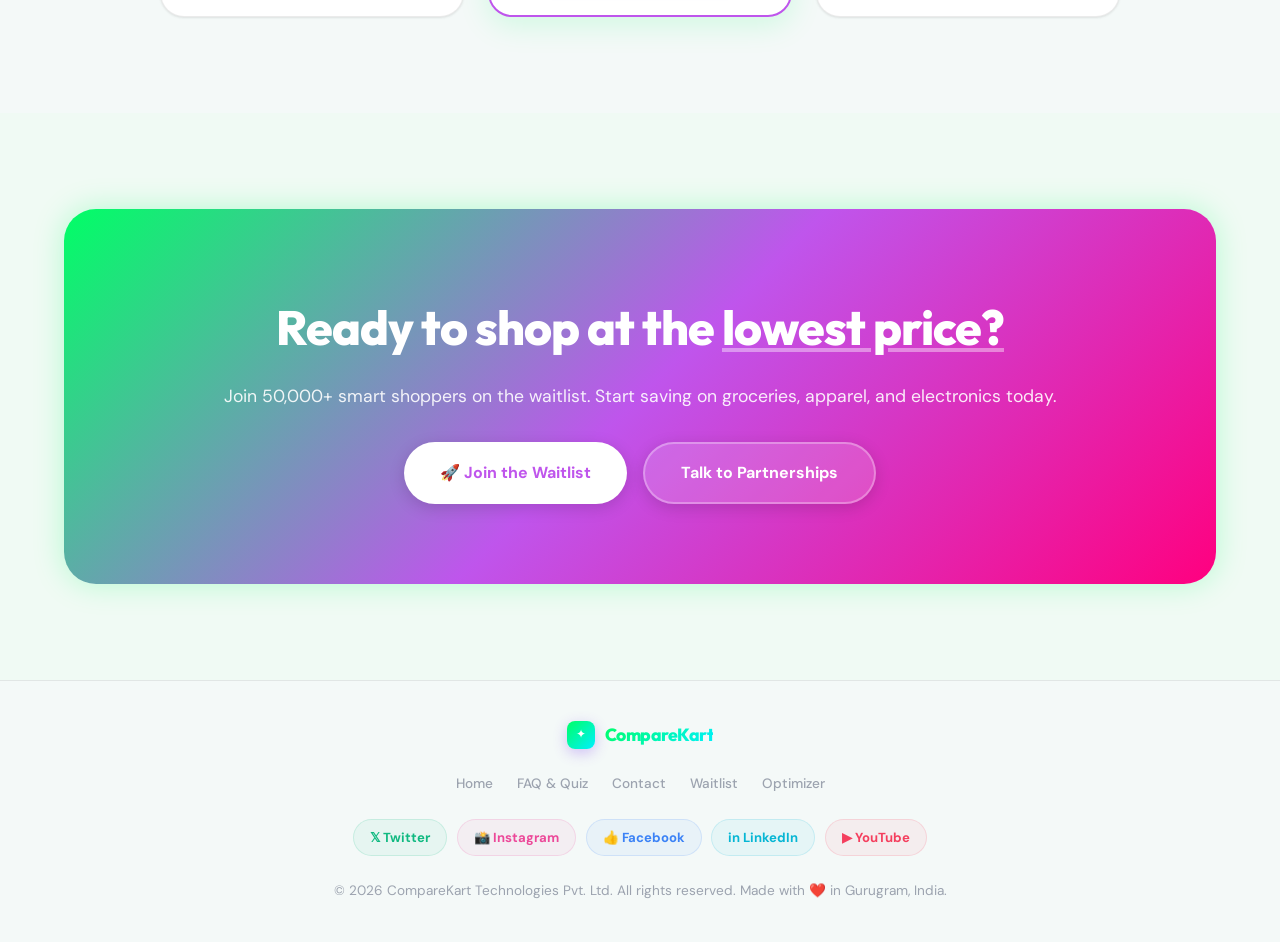
==== commit caad8108: "feat: add packages/pricing section to FAQ & Quiz page and remove the Zepto vs Blinkit toggle card fr" ====
--- a/index.html
+++ b/index.html
@@ -428,59 +428,33 @@
       </div>
     </div>
 
-    <!-- Right Column: Brand Toggle & Benefits Box -->
-    <div class="hero-right-col" style="display:flex; flex-direction:column; gap:1rem; width:100%; z-index: 5;">
-      <!-- Zepto vs Blinkit Toggle Card -->
-      <div class="zepto-blinkit-toggle-card" style="background:var(--bg-glass); backdrop-filter:blur(10px); -webkit-backdrop-filter:blur(10px); border:1.5px solid var(--border-color); border-radius:var(--radius-lg); padding:1.25rem; box-shadow:var(--shadow-lg); display:flex; flex-direction:column; gap:10px; animation:fadeUp 0.8s 0.15s ease both; text-align:left;">
-        <div style="display:flex; justify-content:space-between; align-items:center; gap: 8px; flex-wrap: wrap;">
-          <div style="display:flex; align-items:center; gap:8px;">
-            <span style="font-size:1.2rem; filter: drop-shadow(0 2px 5px rgba(191,85,236,0.3));">⚡</span>
-            <div>
-              <div style="font-size:0.9rem; font-weight:800; color:var(--text-primary); font-family:'Outfit',sans-serif;">Live App Battle</div>
-              <div style="font-size:0.72rem; color:var(--text-muted);">Compare quick-delivery rates side-by-side</div>
-            </div>
-          </div>
-          <div style="display:flex; background:rgba(0,0,0,0.04); padding:3px; border-radius:100px; border:1px solid var(--border-color);">
-            <button id="toggleZeptoBtn" onclick="switchToggleBrand('zepto')" style="padding:0.35rem 0.75rem; font-size:0.72rem; border-radius:100px; border:none; font-weight:800; cursor:pointer; background:#752586; color:#fff; transition:all 0.2s ease; outline: none;">🟣 Zepto</button>
-            <button id="toggleBlinkitBtn" onclick="switchToggleBrand('blinkit')" style="padding:0.35rem 0.75rem; font-size:0.72rem; border-radius:100px; border:none; font-weight:800; cursor:pointer; background:transparent; color:var(--text-secondary); transition:all 0.2s ease; outline: none;">⚡ Blinkit</button>
-          </div>
-        </div>
-        
-        <!-- Comparison stats inside toggle card -->
-        <div id="zeptoBlinkitStats" style="background:rgba(255,255,255,0.45); border-radius:8px; padding:0.6rem 0.85rem; border:1px solid var(--border-color); display:flex; justify-content:space-between; align-items:center; transition:all 0.3s ease;">
-          <span style="font-size:0.8rem; font-weight:600; color:var(--text-secondary);" id="toggleItemName">🥛 Amul Milk (1L)</span>
-          <span style="font-size:0.85rem; font-weight:800; color:#752586; font-family:'Outfit',sans-serif; transition:color 0.2s;" id="toggleItemPrice">₹56 (Cheapest)</span>
-        </div>
-      </div>
-
-      <!-- Benefits Box -->
-      <div class="hero-benefits-box" style="margin-top:0;">
-        <h3 style="font-family:'Outfit',sans-serif;font-size:1rem;font-weight:800;margin-bottom:0.75rem;color:var(--text-primary);display:flex;align-items:center;gap:6px;">🚀 How CompareKart Works</h3>
-        <div class="benefits-grid">
-          <div style="font-size:0.85rem;color:var(--text-secondary);display:flex;align-items:center;gap:12px;line-height:1.4;">
-            <span class="icon-upload" style="background:rgba(0,255,102,0.1); color:var(--green); border-radius:10px; width:34px; height:34px; display:inline-flex; align-items:center; justify-content:center; font-size:1.15rem; flex-shrink:0; box-shadow:0 2px 8px rgba(0,255,102,0.15); transition:all 0.2s ease;">📋</span>
-            <span><strong>Upload Lists</strong>: Type or upload lists instantly.</span>
-          </div>
-          <div style="font-size:0.85rem;color:var(--text-secondary);display:flex;align-items:center;gap:12px;line-height:1.4;">
-            <span class="icon-compare" style="background:rgba(0,240,255,0.1); color:var(--cyan); border-radius:10px; width:34px; height:34px; display:inline-flex; align-items:center; justify-content:center; font-size:1.15rem; flex-shrink:0; box-shadow:0 2px 8px rgba(0,240,255,0.15); transition:all 0.2s ease;">⏱️</span>
-            <span><strong>Live Compare</strong>: Compare 6+ apps in &lt;60s.</span>
-          </div>
-          <div style="font-size:0.85rem;color:var(--text-secondary);display:flex;align-items:center;gap:12px;line-height:1.4;">
-            <span class="icon-sizing" style="background:rgba(191,85,236,0.1); color:var(--purple); border-radius:10px; width:34px; height:34px; display:inline-flex; align-items:center; justify-content:center; font-size:1.15rem; flex-shrink:0; box-shadow:0 2px 8px rgba(191,85,236,0.15); transition:all 0.2s ease;">📦</span>
-            <span><strong>Smart Sizing</strong>: Lowest unit cost per pack.</span>
-          </div>
-          <div style="font-size:0.85rem;color:var(--text-secondary);display:flex;align-items:center;gap:12px;line-height:1.4;">
-            <span class="icon-savings" style="background:rgba(255,215,0,0.1); color:var(--amber); border-radius:10px; width:34px; height:34px; display:inline-flex; align-items:center; justify-content:center; font-size:1.15rem; flex-shrink:0; box-shadow:0 2px 8px rgba(255,215,0,0.15); transition:all 0.2s ease;">💰</span>
-            <span><strong>Split Savings</strong>: Save up to 15% via split carts.</span>
-          </div>
-          <div style="font-size:0.85rem;color:var(--text-secondary);display:flex;align-items:center;gap:12px;line-height:1.4;">
-            <span class="icon-checkout" style="background:rgba(255,0,127,0.1); color:var(--pink); border-radius:10px; width:34px; height:34px; display:inline-flex; align-items:center; justify-content:center; font-size:1.15rem; flex-shrink:0; box-shadow:0 2px 8px rgba(255,0,127,0.15); transition:all 0.2s ease;">🚀</span>
-            <span><strong>1-Click Checkout</strong>: Auto-orders items immediately.</span>
-          </div>
-          <div style="font-size:0.85rem;color:var(--text-secondary);display:flex;align-items:center;gap:12px;line-height:1.4;">
-            <span class="icon-routine" style="background:rgba(0,210,255,0.1); color:var(--blue); border-radius:10px; width:34px; height:34px; display:inline-flex; align-items:center; justify-content:center; font-size:1.15rem; flex-shrink:0; box-shadow:0 2px 8px rgba(0,210,255,0.15); transition:all 0.2s ease;">📅</span>
-            <span><strong>Auto Routine</strong>: Schedule weekly or monthly orders.</span>
-          </div>
+    <!-- Right Column: Benefits Box -->
+    <div class="hero-benefits-box">
+      <h3 style="font-family:'Outfit',sans-serif;font-size:1rem;font-weight:800;margin-bottom:0.75rem;color:var(--text-primary);display:flex;align-items:center;gap:6px;">🚀 How CompareKart Works</h3>
+      <div class="benefits-grid">
+        <div style="font-size:0.85rem;color:var(--text-secondary);display:flex;align-items:center;gap:12px;line-height:1.4;">
+          <span class="icon-upload" style="background:rgba(0,255,102,0.1); color:var(--green); border-radius:10px; width:34px; height:34px; display:inline-flex; align-items:center; justify-content:center; font-size:1.15rem; flex-shrink:0; box-shadow:0 2px 8px rgba(0,255,102,0.15); transition:all 0.2s ease;">📋</span>
+          <span><strong>Upload Lists</strong>: Type or upload lists instantly.</span>
+        </div>
+        <div style="font-size:0.85rem;color:var(--text-secondary);display:flex;align-items:center;gap:12px;line-height:1.4;">
+          <span class="icon-compare" style="background:rgba(0,240,255,0.1); color:var(--cyan); border-radius:10px; width:34px; height:34px; display:inline-flex; align-items:center; justify-content:center; font-size:1.15rem; flex-shrink:0; box-shadow:0 2px 8px rgba(0,240,255,0.15); transition:all 0.2s ease;">⏱️</span>
+          <span><strong>Live Compare</strong>: Compare 6+ apps in &lt;60s.</span>
+        </div>
+        <div style="font-size:0.85rem;color:var(--text-secondary);display:flex;align-items:center;gap:12px;line-height:1.4;">
+          <span class="icon-sizing" style="background:rgba(191,85,236,0.1); color:var(--purple); border-radius:10px; width:34px; height:34px; display:inline-flex; align-items:center; justify-content:center; font-size:1.15rem; flex-shrink:0; box-shadow:0 2px 8px rgba(191,85,236,0.15); transition:all 0.2s ease;">📦</span>
+          <span><strong>Smart Sizing</strong>: Lowest unit cost per pack.</span>
+        </div>
+        <div style="font-size:0.85rem;color:var(--text-secondary);display:flex;align-items:center;gap:12px;line-height:1.4;">
+          <span class="icon-savings" style="background:rgba(255,215,0,0.1); color:var(--amber); border-radius:10px; width:34px; height:34px; display:inline-flex; align-items:center; justify-content:center; font-size:1.15rem; flex-shrink:0; box-shadow:0 2px 8px rgba(255,215,0,0.15); transition:all 0.2s ease;">💰</span>
+          <span><strong>Split Savings</strong>: Save up to 15% via split carts.</span>
+        </div>
+        <div style="font-size:0.85rem;color:var(--text-secondary);display:flex;align-items:center;gap:12px;line-height:1.4;">
+          <span class="icon-checkout" style="background:rgba(255,0,127,0.1); color:var(--pink); border-radius:10px; width:34px; height:34px; display:inline-flex; align-items:center; justify-content:center; font-size:1.15rem; flex-shrink:0; box-shadow:0 2px 8px rgba(255,0,127,0.15); transition:all 0.2s ease;">🚀</span>
+          <span><strong>1-Click Checkout</strong>: Auto-orders items immediately.</span>
+        </div>
+        <div style="font-size:0.85rem;color:var(--text-secondary);display:flex;align-items:center;gap:12px;line-height:1.4;">
+          <span class="icon-routine" style="background:rgba(0,210,255,0.1); color:var(--blue); border-radius:10px; width:34px; height:34px; display:inline-flex; align-items:center; justify-content:center; font-size:1.15rem; flex-shrink:0; box-shadow:0 2px 8px rgba(0,210,255,0.15); transition:all 0.2s ease;">📅</span>
+          <span><strong>Auto Routine</strong>: Schedule weekly or monthly orders.</span>
         </div>
       </div>
     </div>
@@ -1179,50 +1153,6 @@
     });
   }
 
-  // === Zepto vs Blinkit Interactive Battle Toggle ===
-  const toggleSamples = {
-    zepto: [
-      { name: '🥦 Fresh Apples (1kg)', price: '₹140', cheapest: true },
-      { name: '🥔 Potatoes (1kg)', price: '₹30', cheapest: true },
-      { name: '🥛 Amul Milk (1L)', price: '₹56', cheapest: true }
-    ],
-    blinkit: [
-      { name: '🥦 Fresh Apples (1kg)', price: '₹160', cheapest: false },
-      { name: '🥔 Potatoes (1kg)', price: '₹35', cheapest: false },
-      { name: '🥛 Amul Milk (1L)', price: '₹56', cheapest: true }
-    ]
-  };
-
-  let toggleIndex = 0;
-  function switchToggleBrand(brand) {
-    const zeptoBtn = document.getElementById('toggleZeptoBtn');
-    const blinkitBtn = document.getElementById('toggleBlinkitBtn');
-    const itemNameEl = document.getElementById('toggleItemName');
-    const itemPriceEl = document.getElementById('toggleItemPrice');
-    
-    if (!zeptoBtn || !blinkitBtn || !itemNameEl || !itemPriceEl) return;
-    
-    // Cycle item index on each click to make it feel alive!
-    toggleIndex = (toggleIndex + 1) % 3;
-    const item = toggleSamples[brand][toggleIndex];
-    
-    itemNameEl.textContent = item.name;
-    itemPriceEl.textContent = item.price + (item.cheapest ? ' (Cheapest)' : '');
-    
-    if (brand === 'zepto') {
-      zeptoBtn.style.background = '#752586';
-      zeptoBtn.style.color = '#fff';
-      blinkitBtn.style.background = 'transparent';
-      blinkitBtn.style.color = 'var(--text-secondary)';
-      itemPriceEl.style.color = '#752586';
-    } else {
-      blinkitBtn.style.background = '#FBD124';
-      blinkitBtn.style.color = '#1e1b4b';
-      zeptoBtn.style.background = 'transparent';
-      zeptoBtn.style.color = 'var(--text-secondary)';
-      itemPriceEl.style.color = '#c69c00';
-    }
-  }
 
   document.addEventListener('DOMContentLoaded', () => {
     const isDark = document.body.classList.contains('dark-mode');
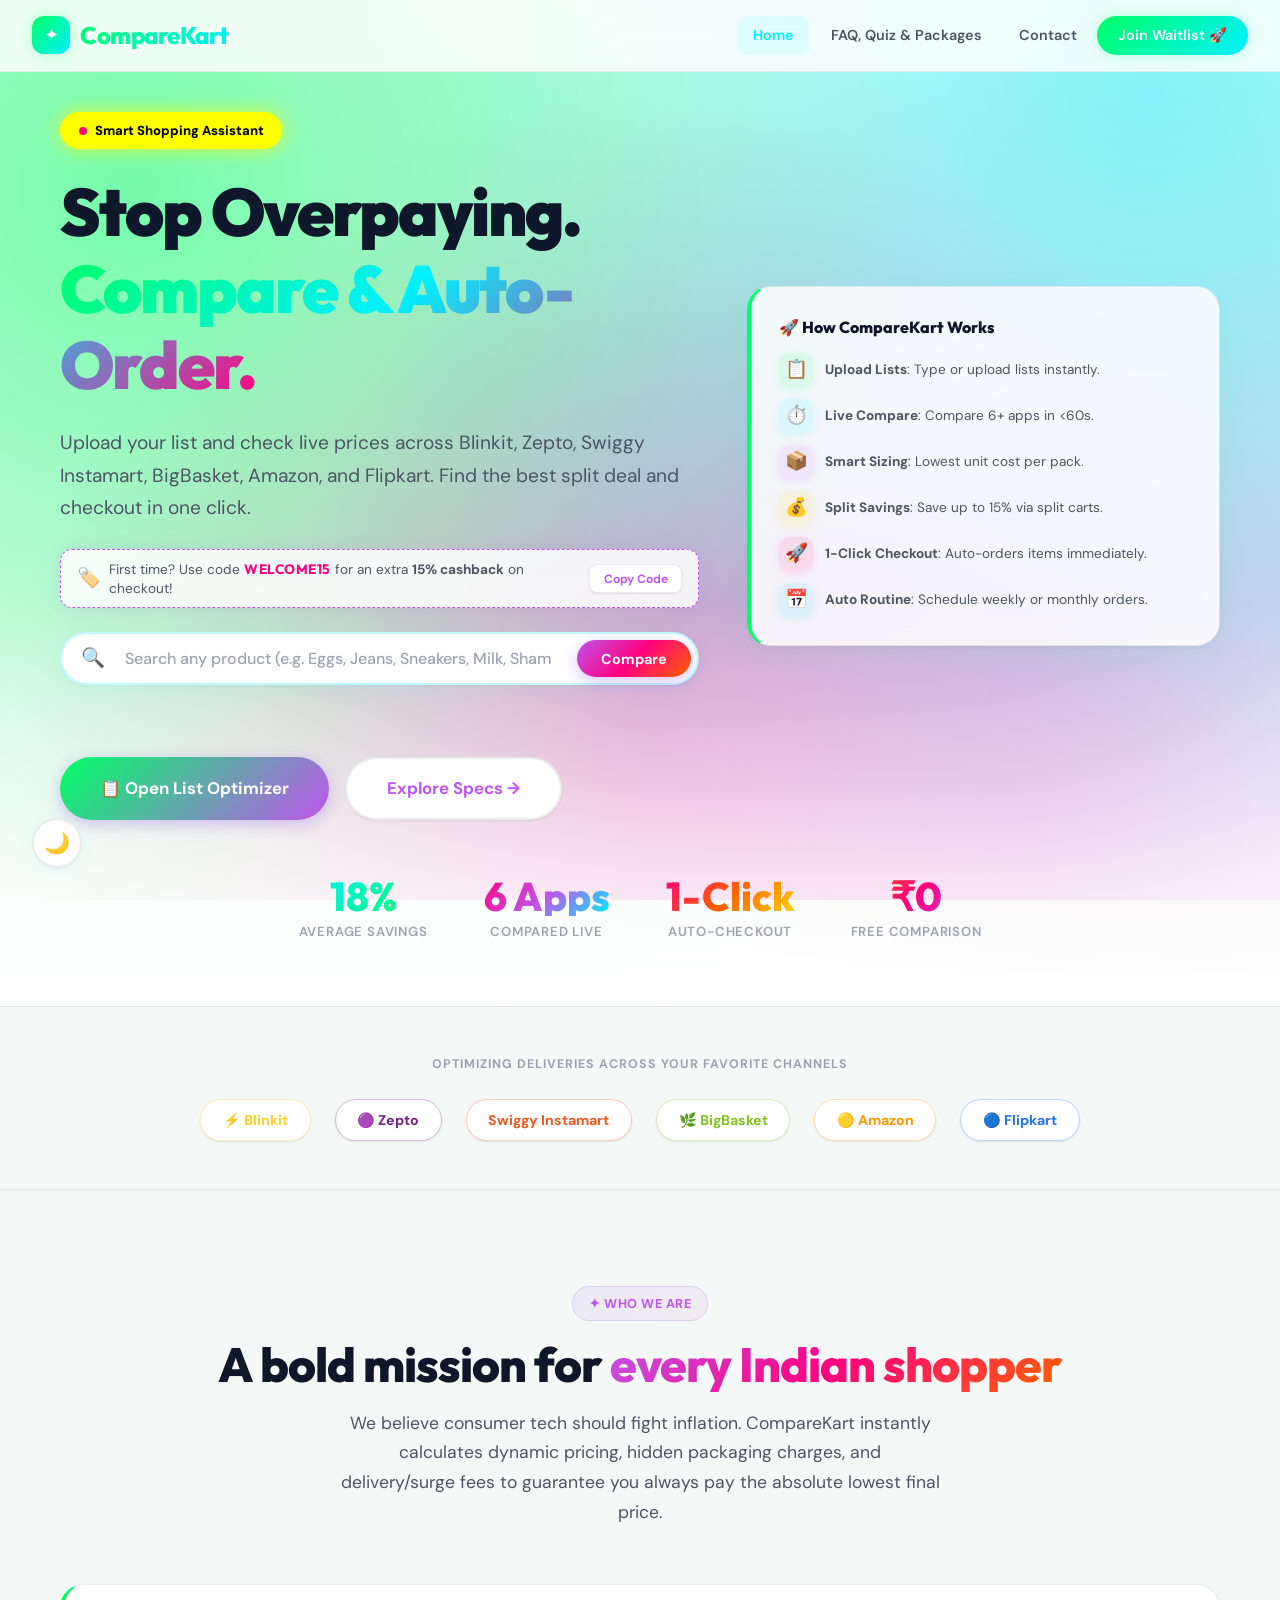
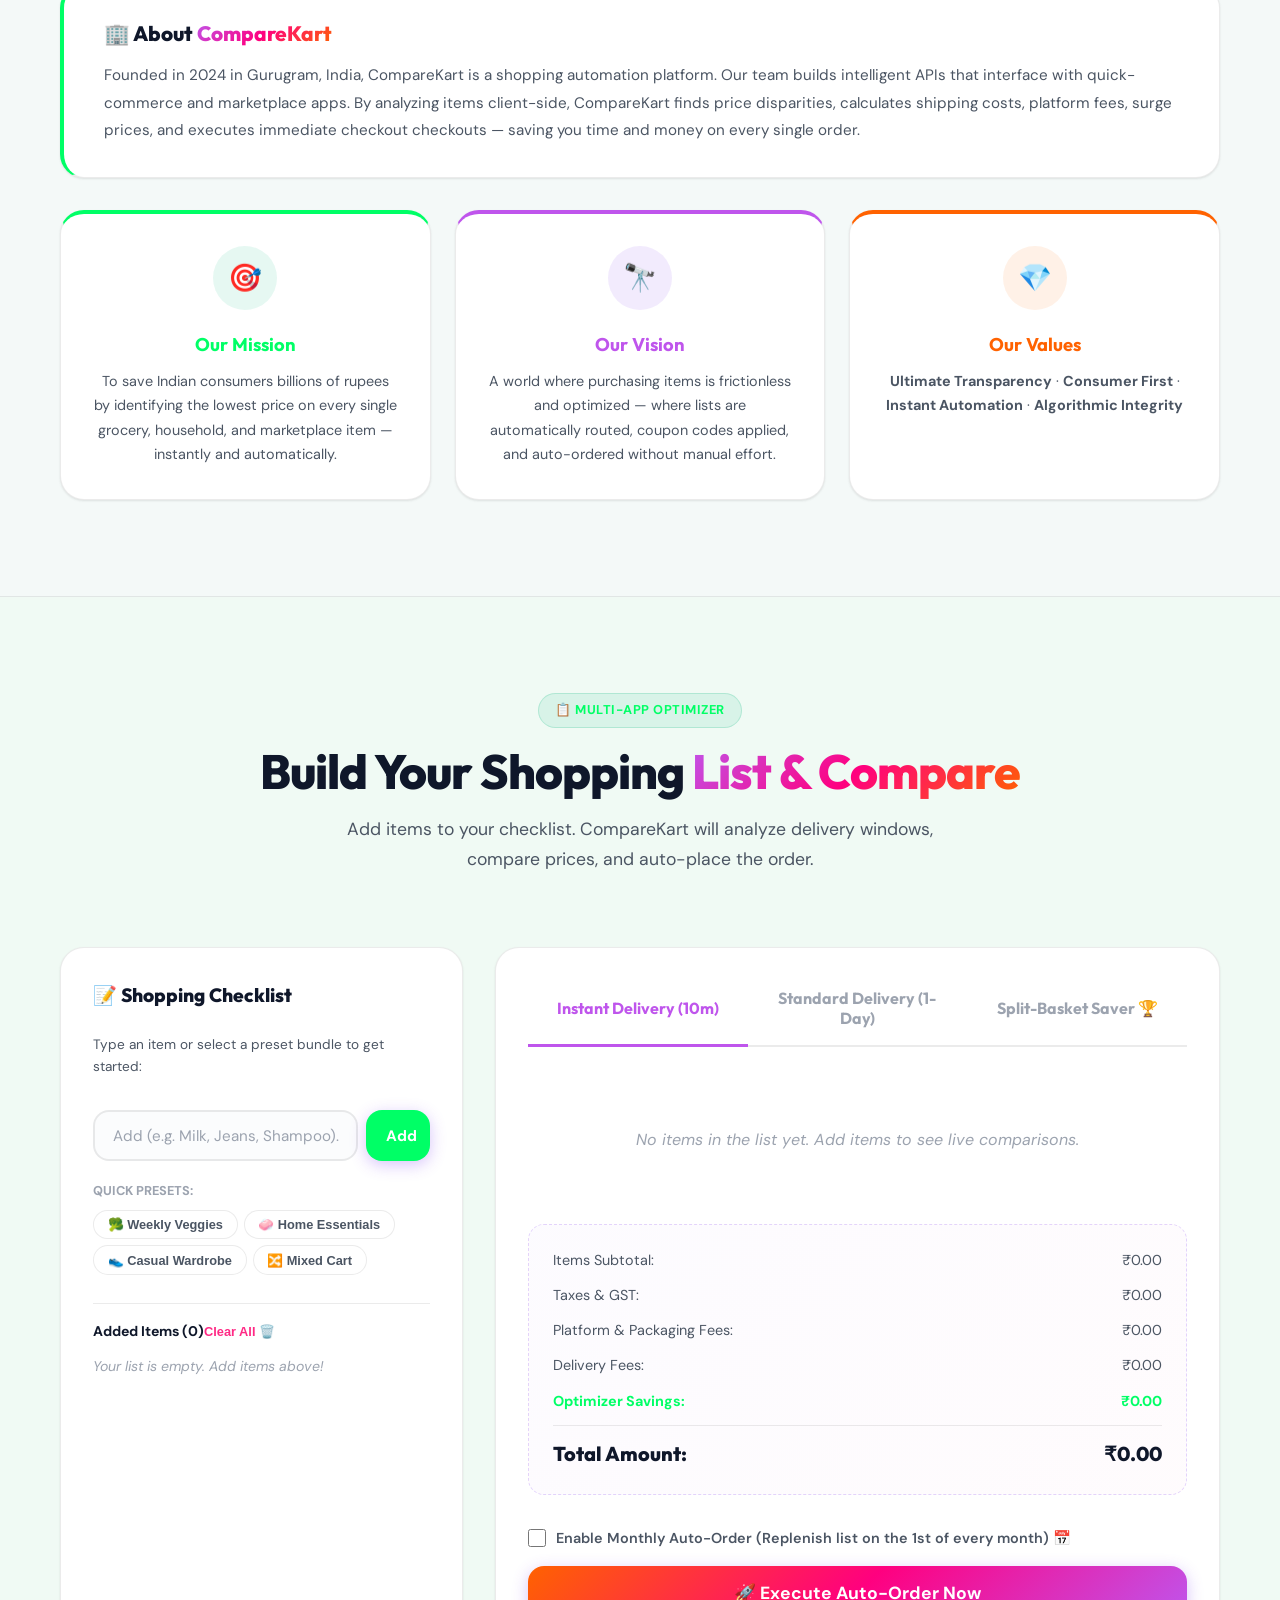
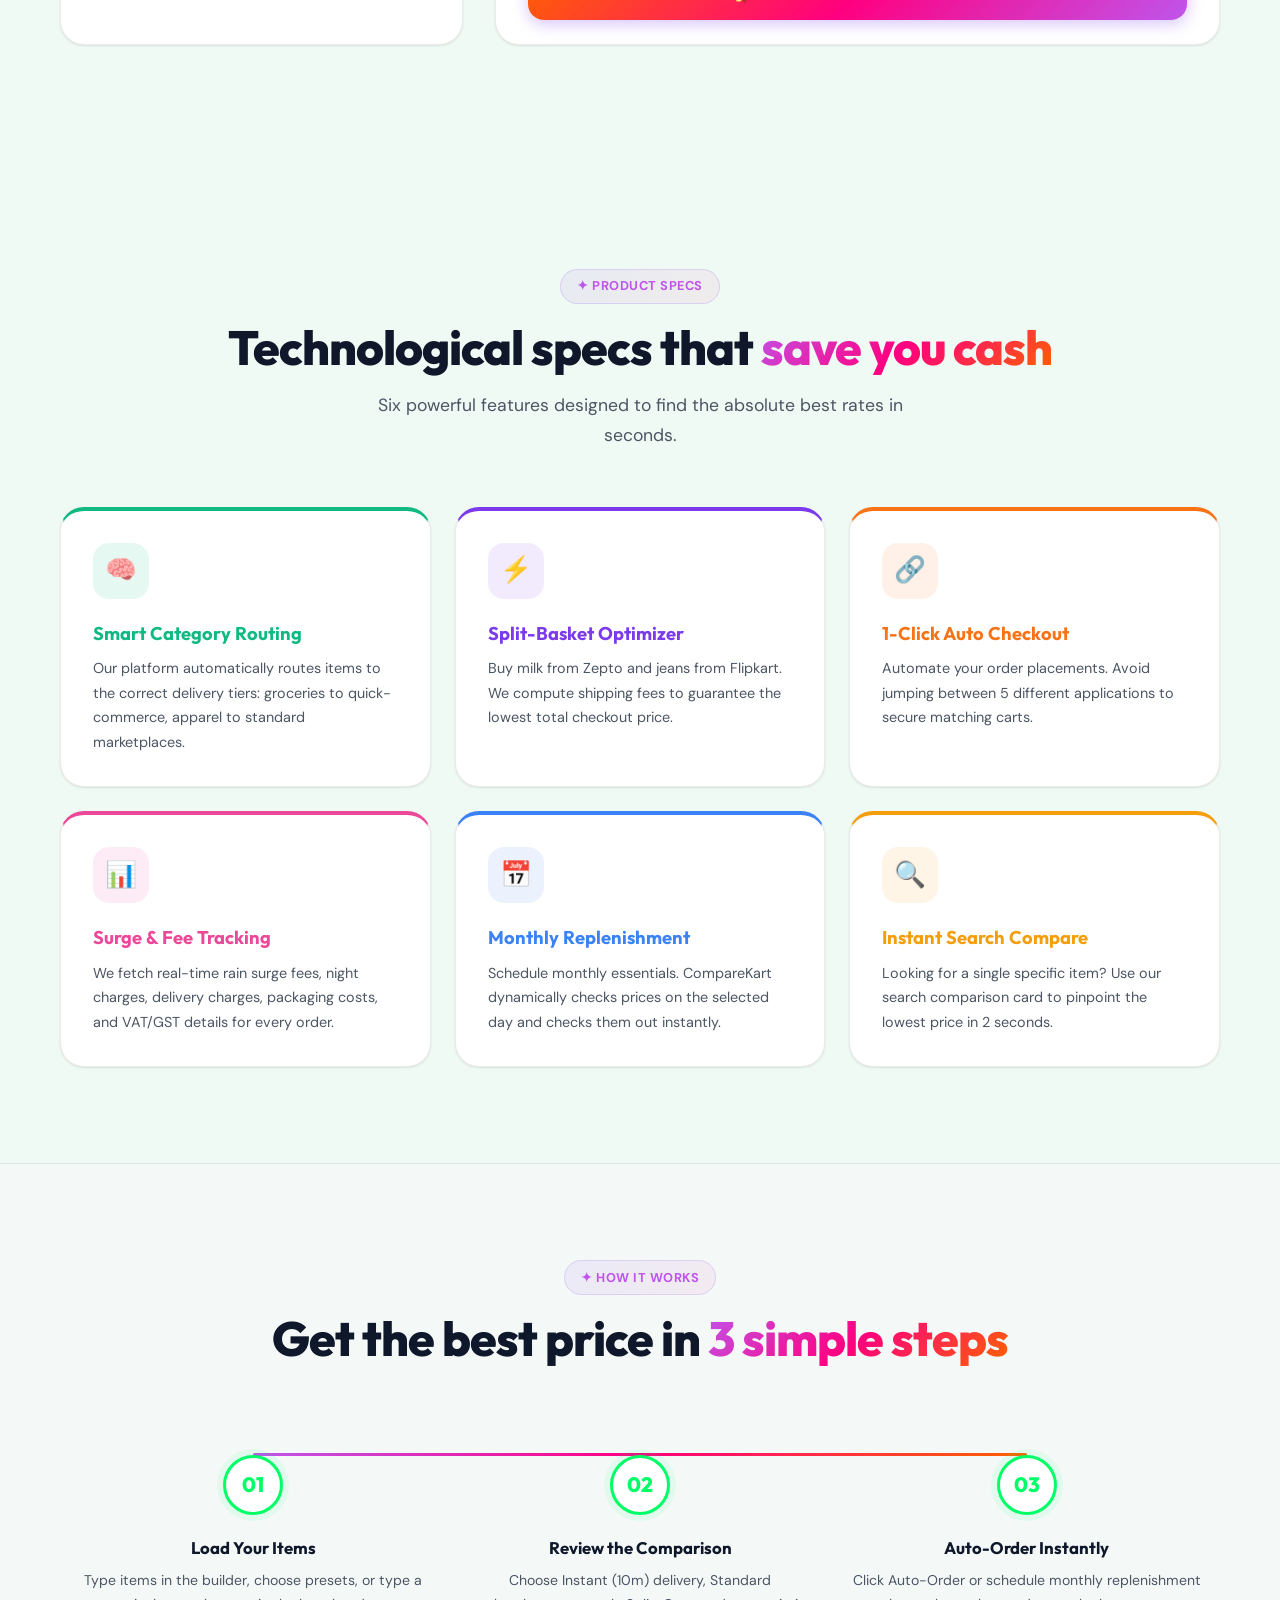
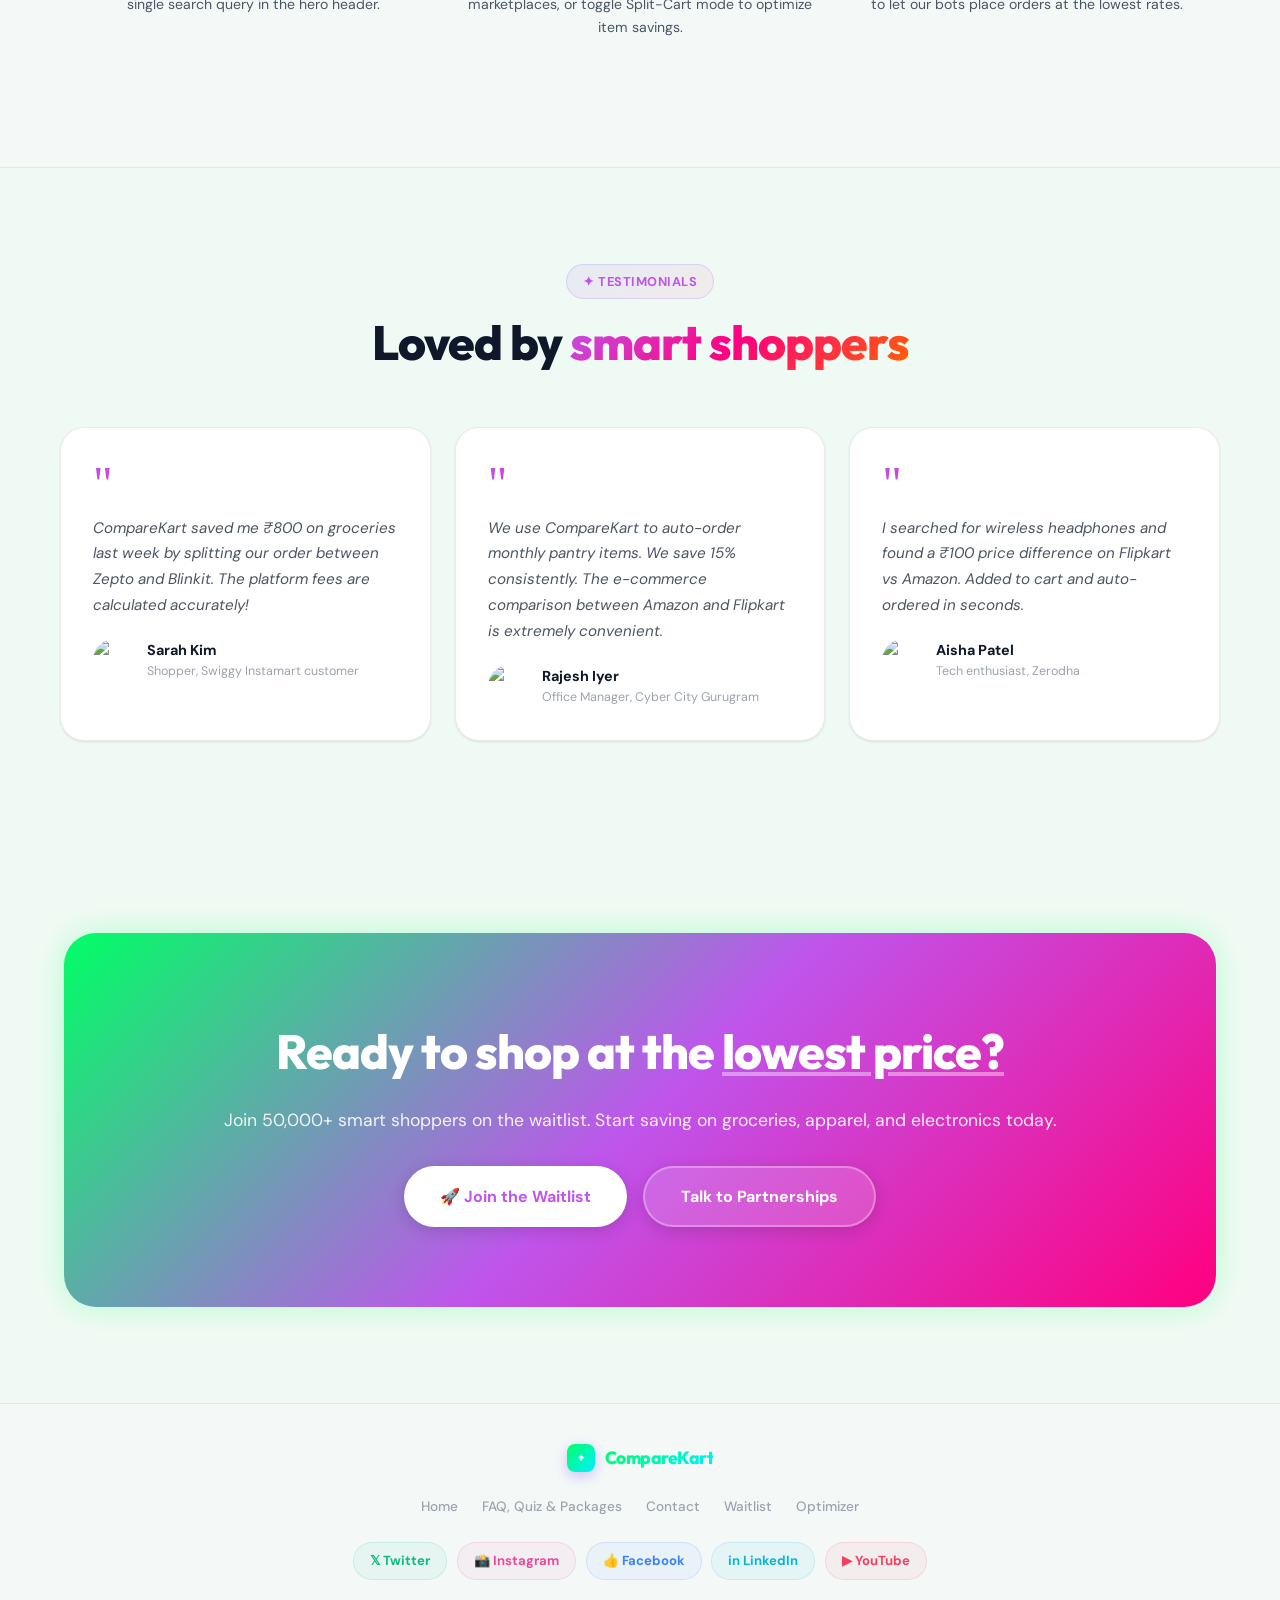
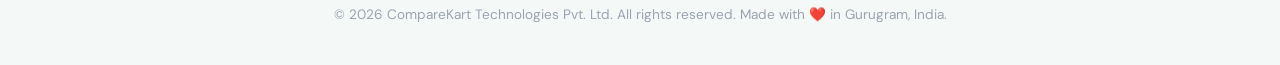
==== commit 4cf75bef: "style: remove pricing from home, update FAQ & Quiz links to include Packages, and add user reviews p" ====
--- a/index.html
+++ b/index.html
@@ -356,7 +356,7 @@
   </a>
   <ul class="nav-links" id="navLinks">
     <li><a href="index.html" class="active">Home</a></li>
-    <li><a href="faq-quiz.html">FAQ & Quiz</a></li>
+    <li><a href="faq-quiz.html">FAQ, Quiz & Packages</a></li>
     <li><a href="contact.html">Contact</a></li>
     <li><a href="waitlist.html" class="nav-cta" style="background:linear-gradient(135deg, #00ff66, #00f0ff) !important;box-shadow:0 0 15px rgba(0,255,102,0.25);">Join Waitlist 🚀</a></li>
   </ul>
@@ -747,7 +747,7 @@
         <span class="quote-mark">"</span>
         <p class="testimonial-text">CompareKart saved me ₹800 on groceries last week by splitting our order between Zepto and Blinkit. The platform fees are calculated accurately!</p>
         <div class="testimonial-author">
-          <div class="author-avatar" style="background:var(--gradient-main);">S</div>
+          <img class="author-avatar" src="https://images.unsplash.com/photo-1494790108377-be9c29b29330?w=150&auto=format&fit=crop&q=80" alt="Sarah Kim" style="object-fit: cover;" />
           <div class="author-info"><div class="name">Sarah Kim</div><div class="role">Shopper, Swiggy Instamart customer</div></div>
         </div>
       </div>
@@ -755,7 +755,7 @@
         <span class="quote-mark">"</span>
         <p class="testimonial-text">We use CompareKart to auto-order monthly pantry items. We save 15% consistently. The e-commerce comparison between Amazon and Flipkart is extremely convenient.</p>
         <div class="testimonial-author">
-          <div class="author-avatar" style="background:var(--gradient-cool);">R</div>
+          <img class="author-avatar" src="https://images.unsplash.com/photo-1507003211169-0a1dd7228f2d?w=150&auto=format&fit=crop&q=80" alt="Rajesh Iyer" style="object-fit: cover;" />
           <div class="author-info"><div class="name">Rajesh Iyer</div><div class="role">Office Manager, Cyber City Gurugram</div></div>
         </div>
       </div>
@@ -763,50 +763,9 @@
         <span class="quote-mark">"</span>
         <p class="testimonial-text">I searched for wireless headphones and found a ₹100 price difference on Flipkart vs Amazon. Added to cart and auto-ordered in seconds.</p>
         <div class="testimonial-author">
-          <div class="author-avatar" style="background:var(--gradient-warm);">A</div>
+          <img class="author-avatar" src="https://images.unsplash.com/photo-1438761681033-6461ffad8d80?w=150&auto=format&fit=crop&q=80" alt="Aisha Patel" style="object-fit: cover;" />
           <div class="author-info"><div class="name">Aisha Patel</div><div class="role">Tech enthusiast, Zerodha</div></div>
         </div>
-      </div>
-    </div>
-  </div>
-</section>
-
-<!-- PRICING -->
-<section class="section" style="background:var(--bg-secondary);border-top:1px solid var(--border-color);">
-  <div class="container">
-    <div style="text-align:center;margin-bottom:3.5rem;">
-      <div class="section-badge">✦ Pricing</div>
-      <h2 class="section-title">Simple, transparent <span class="gradient-text">plans</span></h2>
-      <p class="section-subtitle" style="margin:0 auto;">No hidden fees. Cancel anytime. Save more with Pro.</p>
-    </div>
-    <div class="grid-3" style="max-width:960px;margin:0 auto;">
-      <div class="card pricing-card" style="border-top:4px solid var(--green);">
-        <div class="pricing-name" style="color:var(--green);">🌱 Starter</div>
-        <div class="pricing-price" style="background:var(--gradient-cool);-webkit-background-clip:text;-webkit-text-fill-color:transparent;background-clip:text;">₹0</div>
-        <div class="pricing-period">Free forever — basic comparisons</div>
-        <ul class="pricing-features">
-          <li>Compare up to 3 lists/mo</li><li>Manual checkouts only</li><li>Supports grocery apps</li><li>Standard platform speed</li><li>Ad-supported layout</li>
-        </ul>
-        <a href="waitlist.html" class="btn btn-secondary" style="width:100%;justify-content:center;">Get Started Free</a>
-      </div>
-      <div class="card pricing-card popular" style="border-top:4px solid var(--purple);">
-        <div class="popular-badge">⭐ Best Value</div>
-        <div class="pricing-name" style="color:var(--purple);">🚀 Pro</div>
-        <div class="pricing-price gradient-text">₹199</div>
-        <div class="pricing-period">per month · billed monthly</div>
-        <ul class="pricing-features">
-          <li>Unlimited comparisons</li><li>1-Click Auto Checkout</li><li>Split-basket optimization</li><li>Supports all 6 apps</li><li>No ads & priority support</li><li>Monthly recurring scheduling</li>
-        </ul>
-        <a href="waitlist.html" class="btn btn-primary" style="width:100%;justify-content:center;">Join Pro Waitlist 🚀</a>
-      </div>
-      <div class="card pricing-card" style="border-top:4px solid var(--orange);">
-        <div class="pricing-name" style="color:var(--orange);">🏢 Enterprise</div>
-        <div class="pricing-price" style="background:var(--gradient-warm);-webkit-background-clip:text;-webkit-text-fill-color:transparent;background-clip:text;">Custom</div>
-        <div class="pricing-period">For offices & businesses</div>
-        <ul class="pricing-features">
-          <li>Unlimited accounts</li><li>Automated office pantries</li><li>Corporate invoicing & GSTIN</li><li>Custom API integrations</li><li>Dedicated account manager</li><li>99.99% uptime guarantee</li>
-        </ul>
-        <a href="contact.html" class="btn btn-secondary" style="width:100%;justify-content:center;border-color:var(--orange);color:var(--orange);">Contact Sales →</a>
       </div>
     </div>
   </div>
@@ -834,7 +793,7 @@
       <span class="nav-logo-text" style="font-size:1.1rem;background:linear-gradient(135deg,#00ff66,#00f0ff);-webkit-background-clip:text;background-clip:text;">CompareKart</span>
     </a>
     
-    <div class="footer-links"><a href="index.html">Home</a><a href="faq-quiz.html">FAQ & Quiz</a><a href="contact.html">Contact</a><a href="waitlist.html">Waitlist</a><a href="#optimizer">Optimizer</a></div>
+    <div class="footer-links"><a href="index.html">Home</a><a href="faq-quiz.html">FAQ, Quiz & Packages</a><a href="contact.html">Contact</a><a href="waitlist.html">Waitlist</a><a href="#optimizer">Optimizer</a></div>
 
     <!-- Real Social Links -->
     <div style="display:flex;gap:0.6rem;justify-content:center;flex-wrap:wrap;">
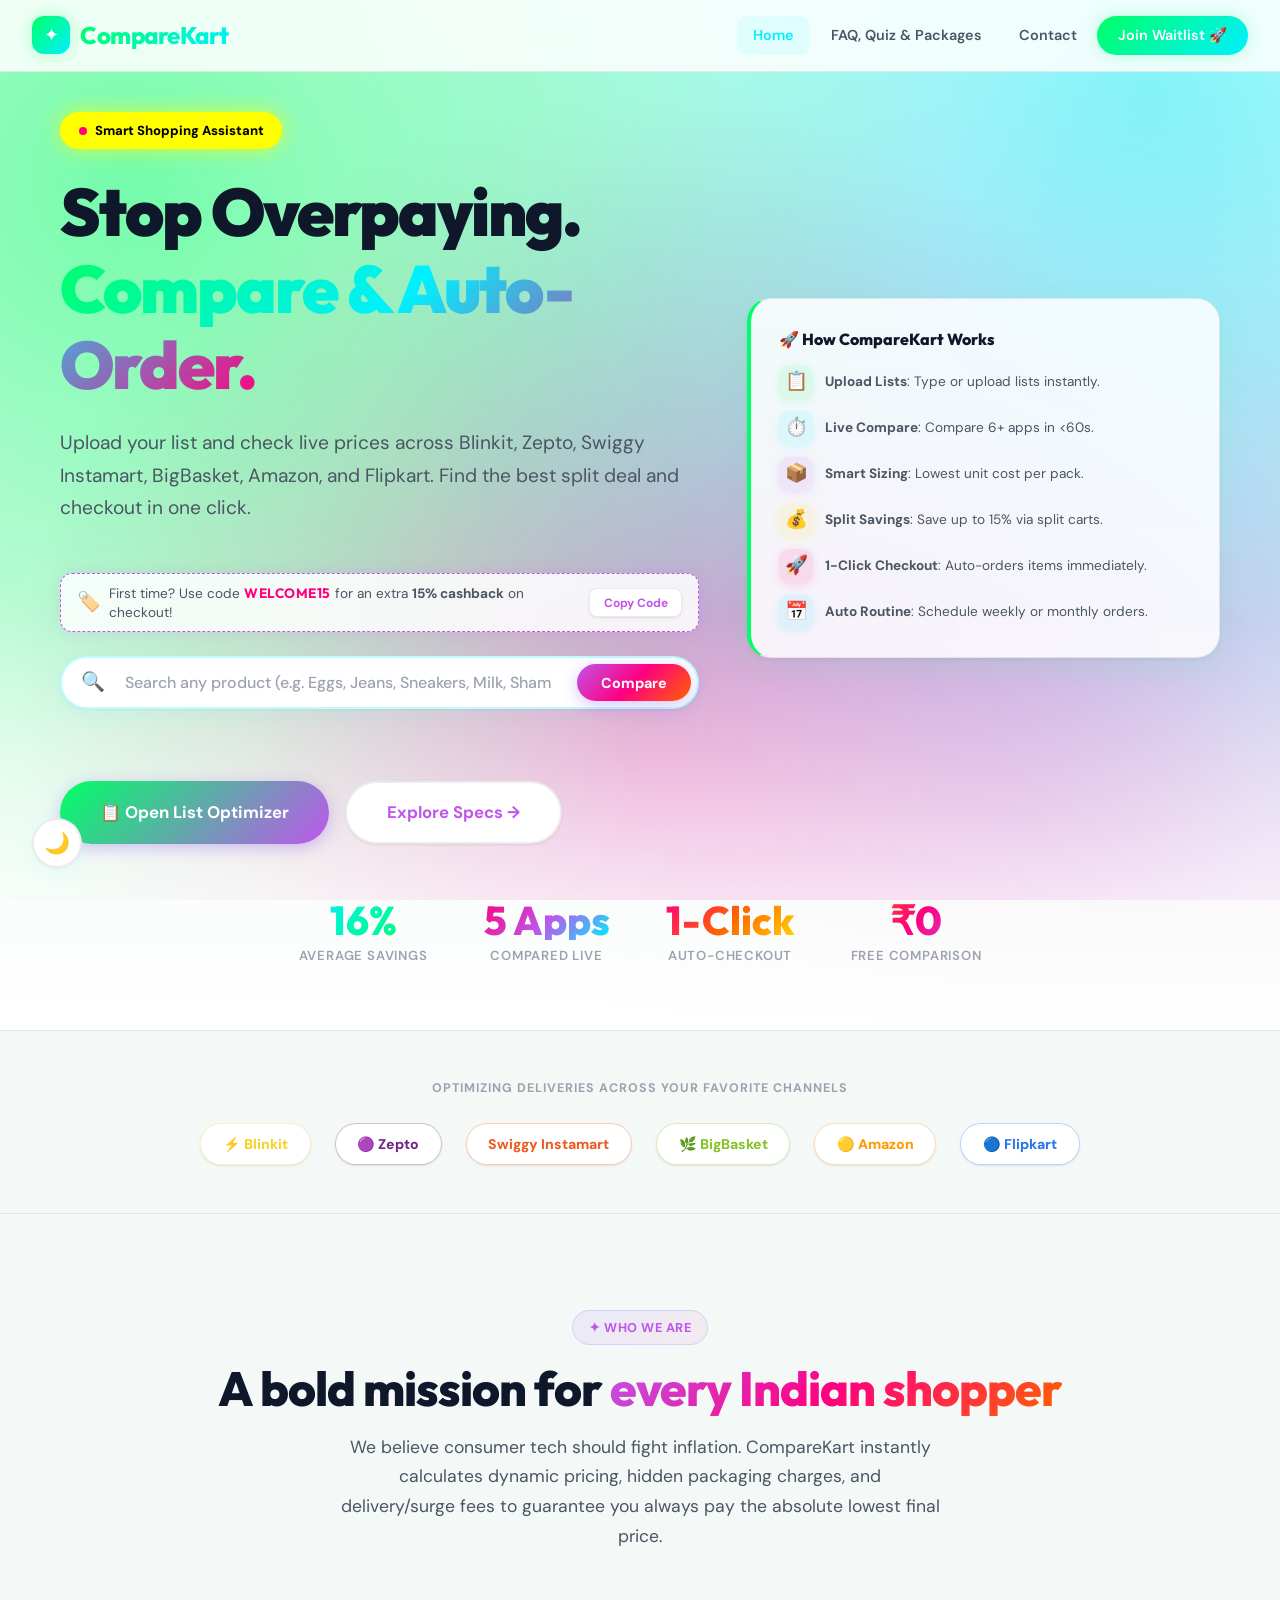
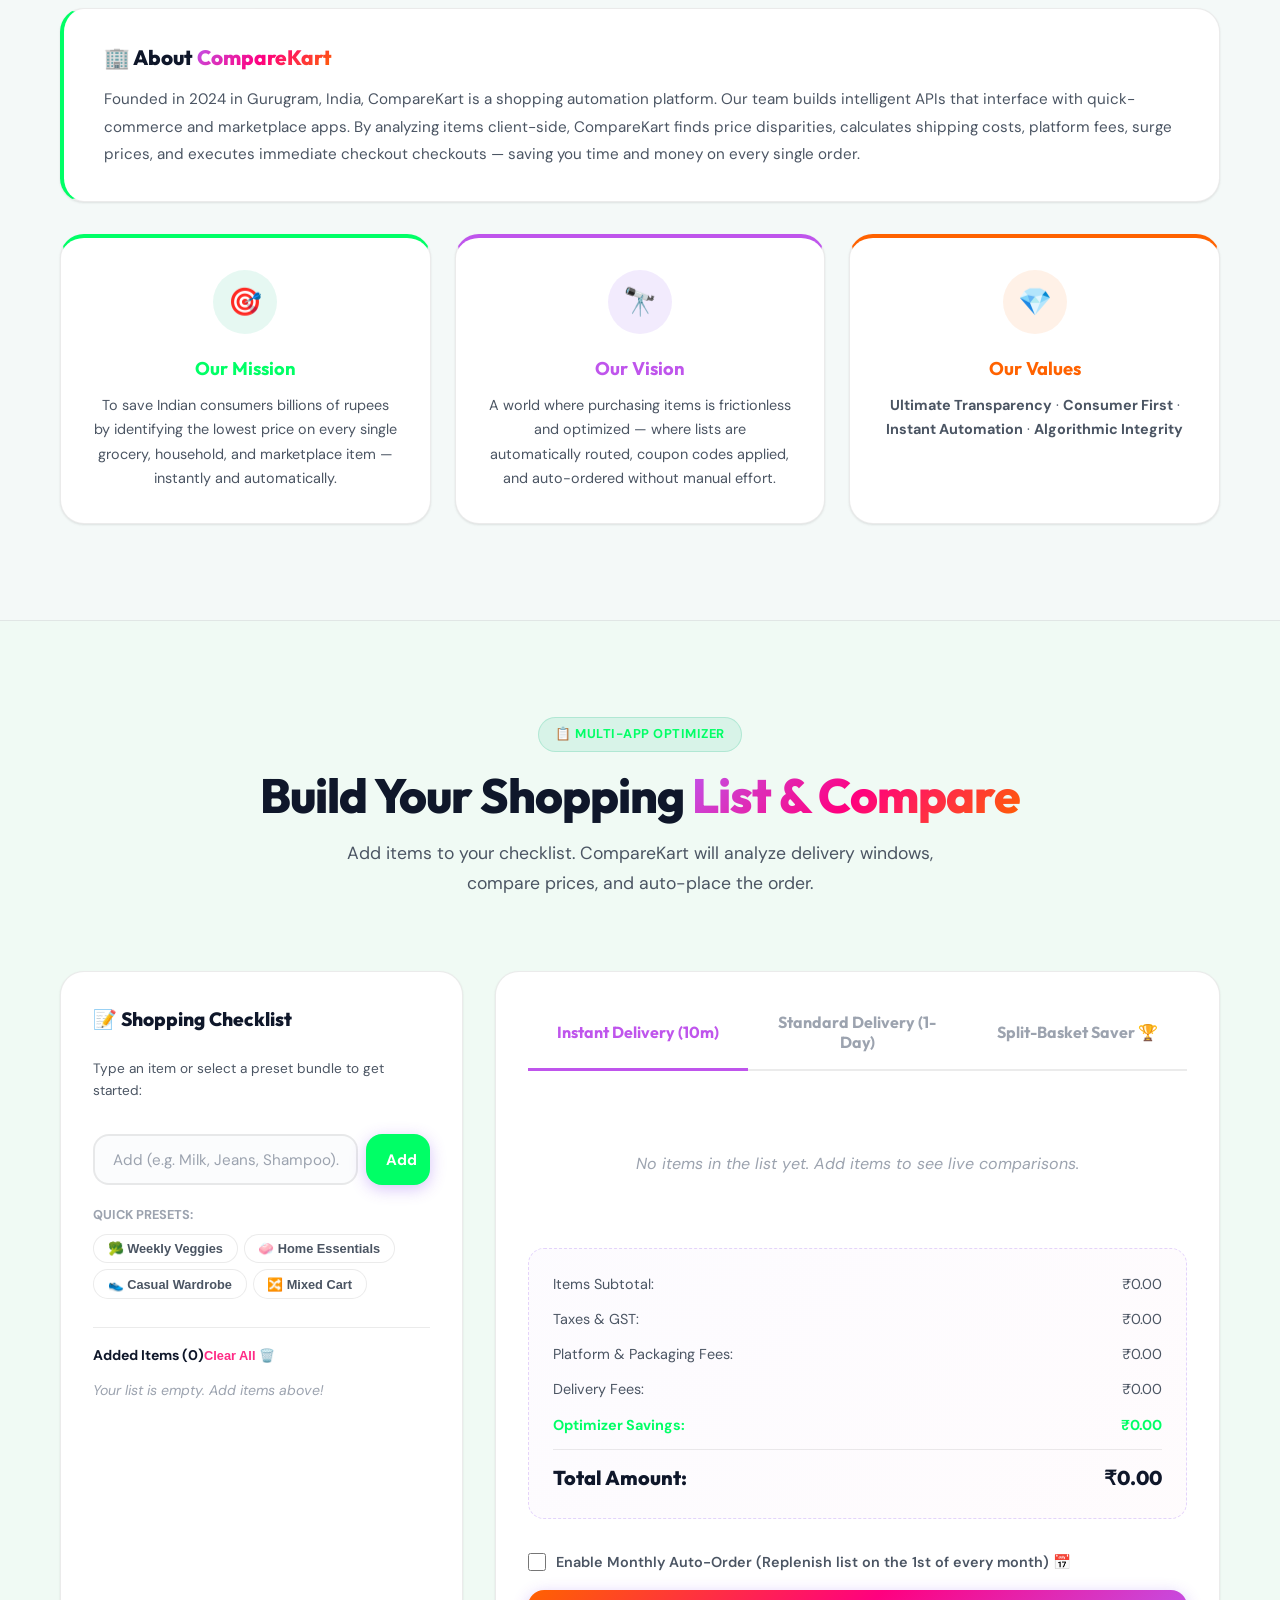
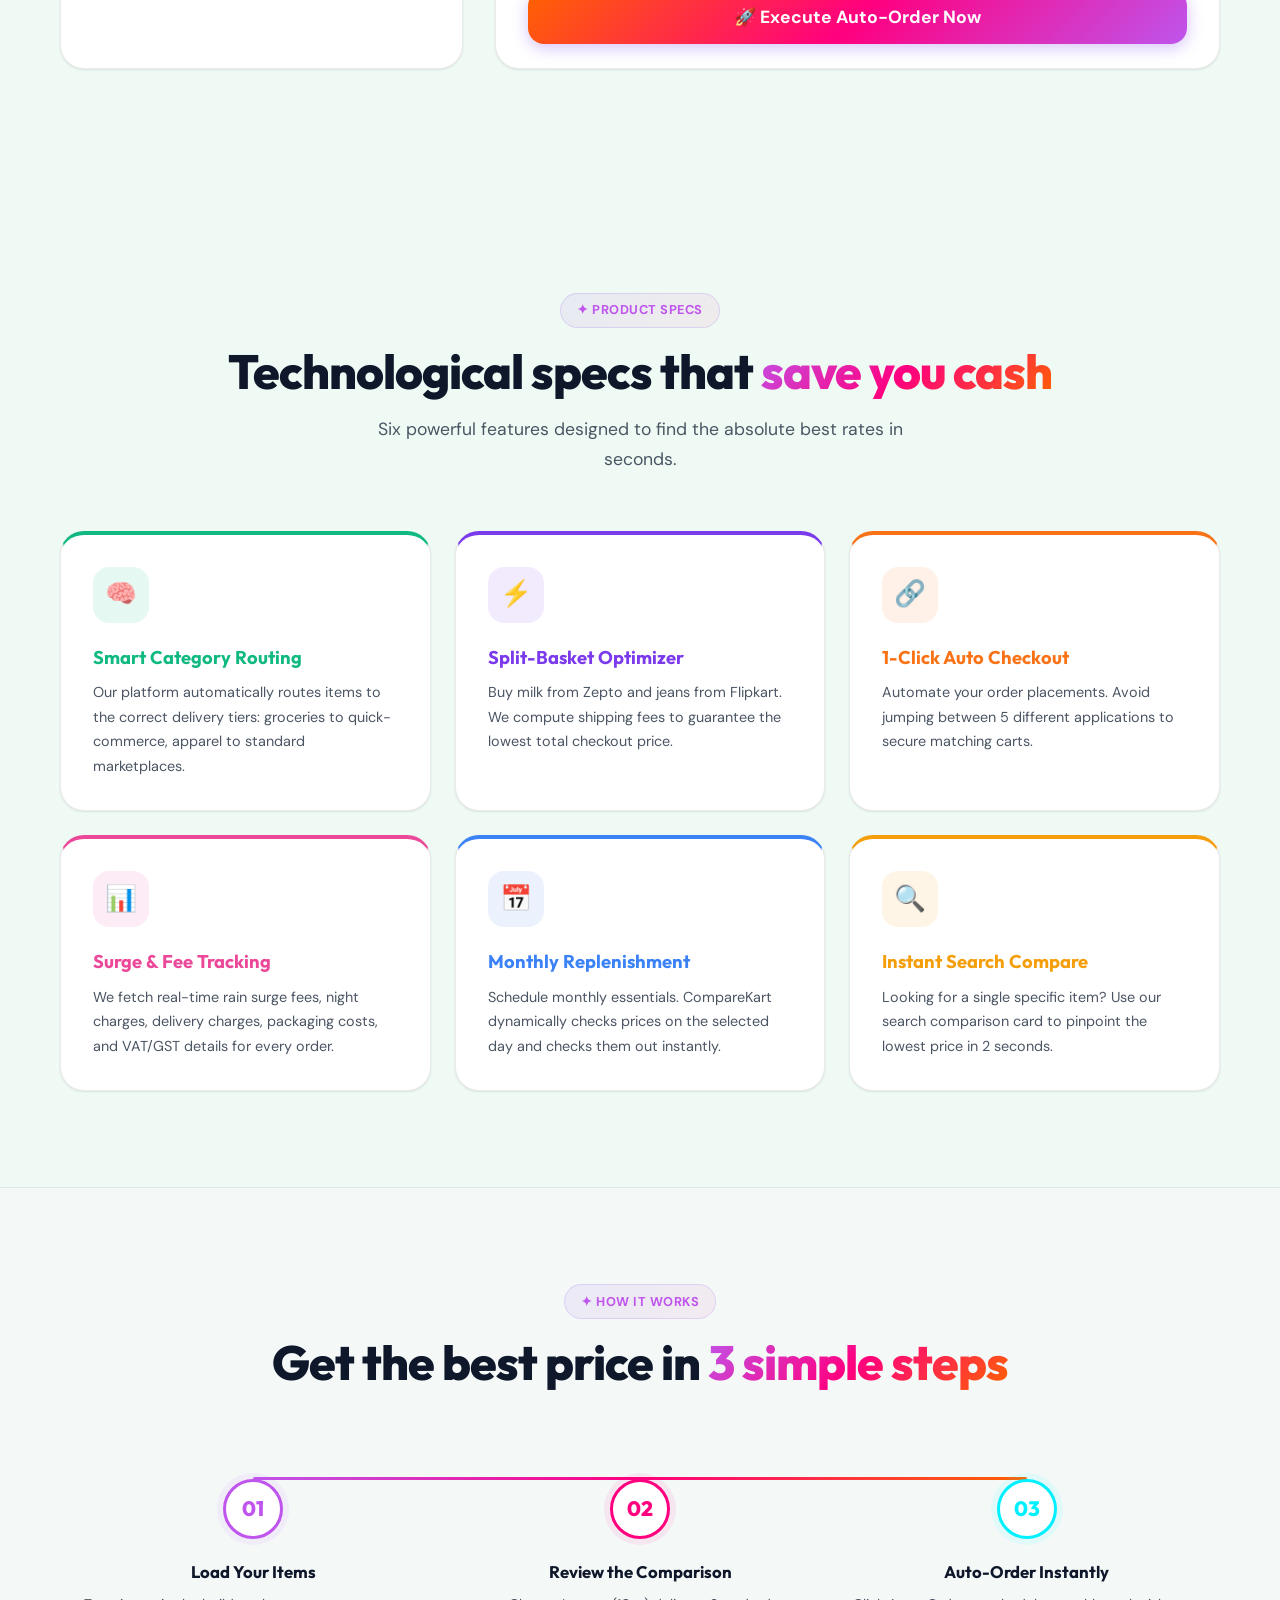
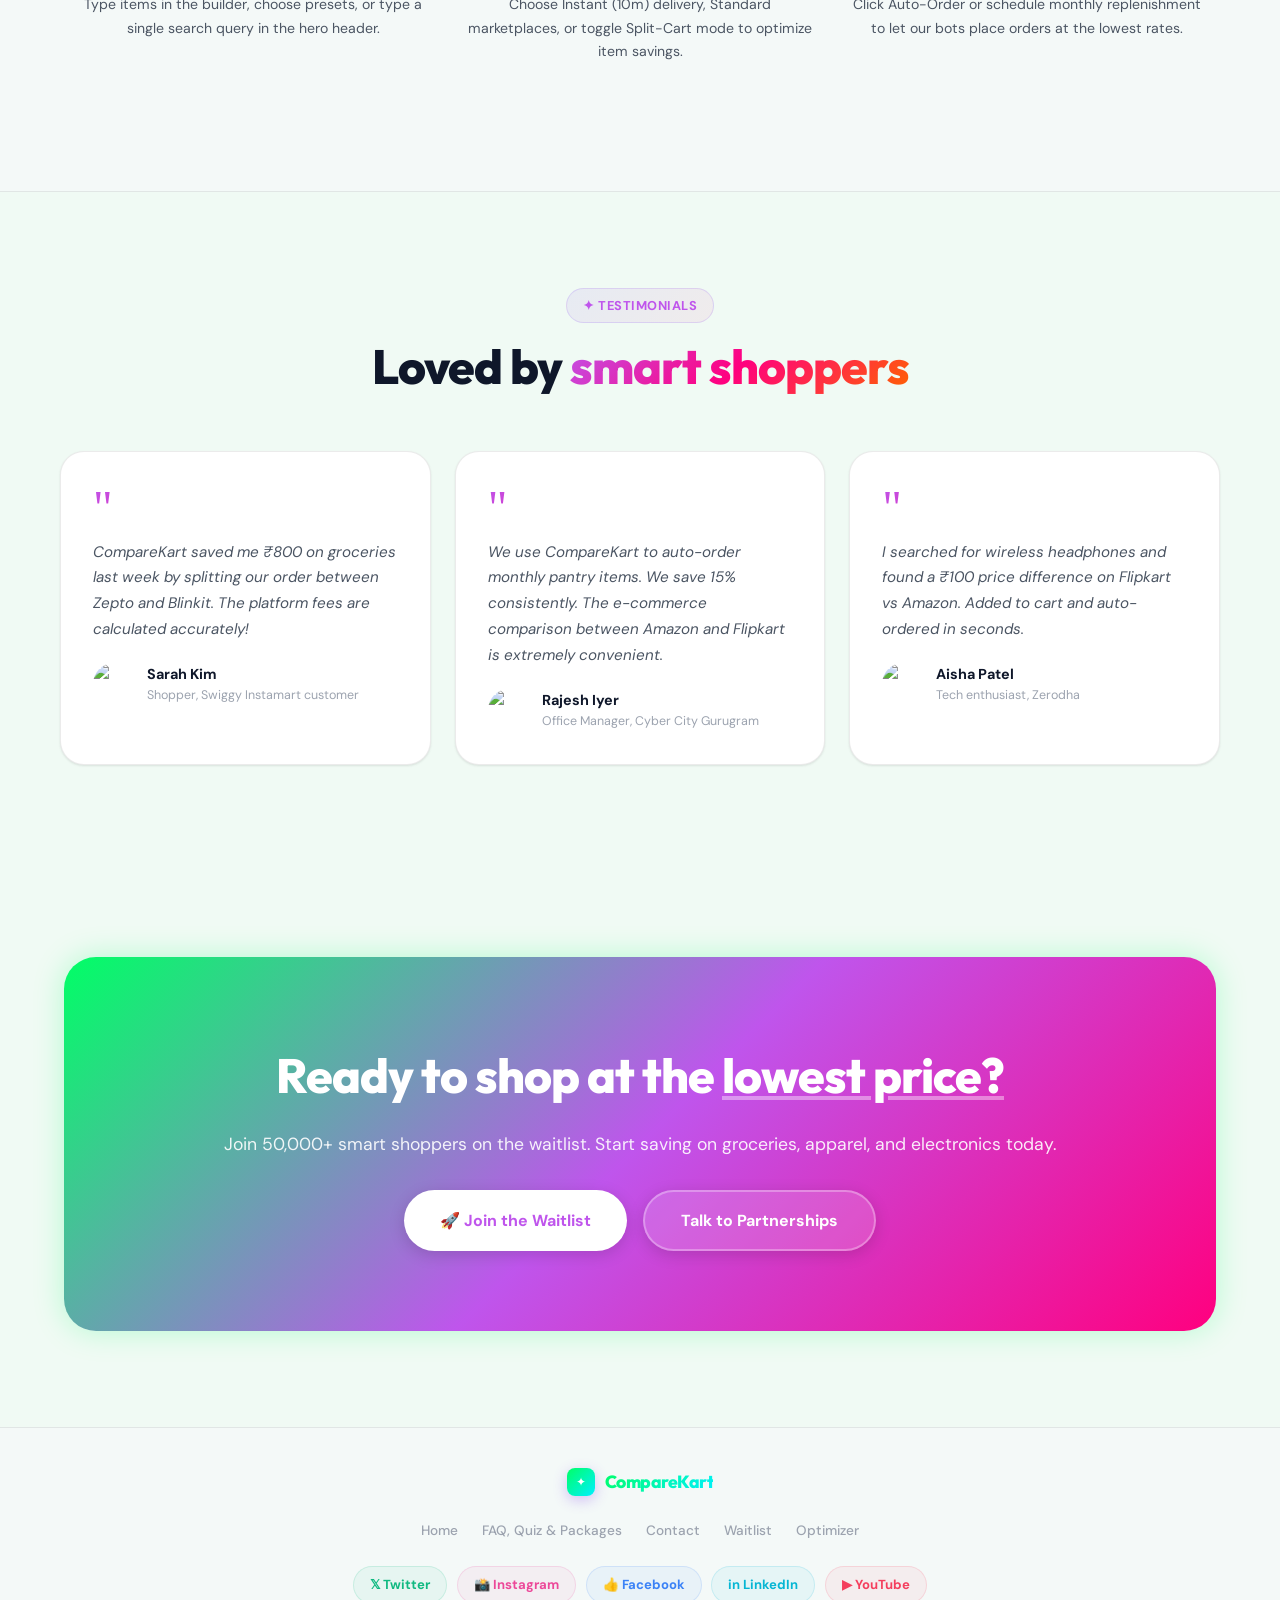
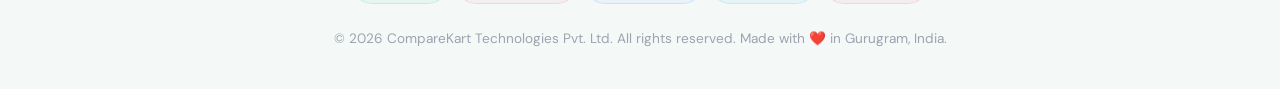
==== commit 178c4edf: "style: recolor steps timeline numbers and move benefits box to first scroll on mobile" ====
--- a/index.html
+++ b/index.html
@@ -37,23 +37,38 @@
     .hero-grid {
       display: grid;
       grid-template-columns: 1.15fr 0.85fr;
-      gap: 3rem;
+      grid-template-rows: auto auto;
+      gap: 1.5rem 3rem;
       max-width: 1160px;
       margin: 0 auto;
       text-align: left;
-      align-items: center;
+      align-items: start;
       position: relative;
       z-index: 2;
       width: 100%;
     }
 
-    .hero-left {
+    .hero-left-top {
+      grid-column: 1;
+      grid-row: 1;
       display: flex;
       flex-direction: column;
       align-items: flex-start;
     }
 
+    .hero-left-bottom {
+      grid-column: 1;
+      grid-row: 2;
+      display: flex;
+      flex-direction: column;
+      align-items: flex-start;
+      width: 100%;
+    }
+
     .hero-benefits-box {
+      grid-column: 2;
+      grid-row: 1 / span 2;
+      align-self: center;
       background: var(--bg-glass);
       backdrop-filter: blur(10px);
       -webkit-backdrop-filter: blur(10px);
@@ -182,13 +197,29 @@
     .step { flex: 1; text-align: center; padding: 2rem 1rem; position: relative; z-index: 1; }
     .step-num {
       width: 60px; height: 60px; border-radius: 50%; background: #ffffff;
-      border: 3px solid var(--green); display: flex; align-items: center; justify-content: center;
+      display: flex; align-items: center; justify-content: center;
       font-family: 'Outfit', sans-serif; font-size: 1.3rem; font-weight: 800;
-      color: var(--green); margin: 0 auto 1.25rem;
-      box-shadow: 0 0 0 6px rgba(0,255,102,0.08);
+      margin: 0 auto 1.25rem;
       transition: all var(--transition-smooth);
     }
-    .step:hover .step-num { background: var(--gradient-main); color: #fff; border-color: transparent; box-shadow: 0 4px 20px rgba(124,58,237,0.3); }
+    .step:nth-child(1) .step-num {
+      border: 3px solid var(--purple);
+      color: var(--purple);
+      box-shadow: 0 0 0 6px rgba(191,85,236,0.08);
+    }
+    .step:nth-child(2) .step-num {
+      border: 3px solid var(--pink);
+      color: var(--pink);
+      box-shadow: 0 0 0 6px rgba(255,0,127,0.08);
+    }
+    .step:nth-child(3) .step-num {
+      border: 3px solid var(--cyan);
+      color: var(--cyan);
+      box-shadow: 0 0 0 6px rgba(0,240,255,0.08);
+    }
+    .step:nth-child(1):hover .step-num { background: var(--purple); color: #fff; border-color: transparent; box-shadow: 0 4px 20px rgba(191,85,236,0.3); }
+    .step:nth-child(2):hover .step-num { background: var(--pink); color: #fff; border-color: transparent; box-shadow: 0 4px 20px rgba(255,0,127,0.3); }
+    .step:nth-child(3):hover .step-num { background: var(--cyan); color: #fff; border-color: transparent; box-shadow: 0 4px 20px rgba(0,240,255,0.3); }
     .step-title { font-family: 'Outfit', sans-serif; font-size: 1.05rem; font-weight: 700; margin-bottom: 0.5rem; }
     .step-desc { font-size: 0.88rem; color: var(--text-secondary); line-height: 1.65; }
 
@@ -238,11 +269,23 @@
     @media (max-width: 960px) {
       .hero-grid {
         grid-template-columns: 1fr;
-        gap: 2.5rem;
+        grid-template-rows: auto auto auto;
+        gap: 2rem;
         text-align: center;
         padding-top: 0;
       }
-      .hero-left {
+      .hero-left-top {
+        grid-column: 1;
+        grid-row: 1;
+        align-items: center;
+      }
+      .hero-benefits-box {
+        grid-column: 1;
+        grid-row: 2;
+      }
+      .hero-left-bottom {
+        grid-column: 1;
+        grid-row: 3;
         align-items: center;
       }
       .hero-title, .hero-subtitle {
@@ -376,8 +419,8 @@
 
   <!-- Hero Grid Wrapper -->
   <div class="hero-grid">
-    <!-- Left Column: Title, Subtitle, Search Widget -->
-    <div class="hero-left">
+    <!-- Left Column Top: Title, Subtitle -->
+    <div class="hero-left-top">
       <div class="hero-eyebrow" style="margin-bottom:1.5rem;"><span class="live-dot"></span> Smart Shopping Assistant</div>
       <h1 class="hero-title">
         Stop Overpaying.<br/><span class="highlight">Compare & Auto-Order.</span>
@@ -385,7 +428,10 @@
       <p class="hero-subtitle" style="margin: 0 0 1.5rem 0;">
         Upload your list and check live prices across Blinkit, Zepto, Swiggy Instamart, BigBasket, Amazon, and Flipkart. Find the best split deal and checkout in one click.
       </p>
-
+    </div>
+
+    <!-- Left Column Bottom: Coupon, Search, Actions -->
+    <div class="hero-left-bottom">
       <!-- Coupon Badge for First-Time Users -->
       <div class="promo-coupon-badge" style="display:flex; align-items:center; justify-content:space-between; gap:12px; flex-wrap:wrap; background:var(--bg-glass); backdrop-filter:blur(8px); -webkit-backdrop-filter:blur(8px); border:1.5px dashed var(--purple); border-radius:12px; padding:0.6rem 1rem; margin-bottom:1.5rem; width:100%; box-shadow:0 0 15px rgba(191,85,236,0.15); animation:fadeUp 0.8s 0.25s ease both;">
         <div style="display:flex; align-items:center; gap:8px; flex:1; min-width:200px;">
